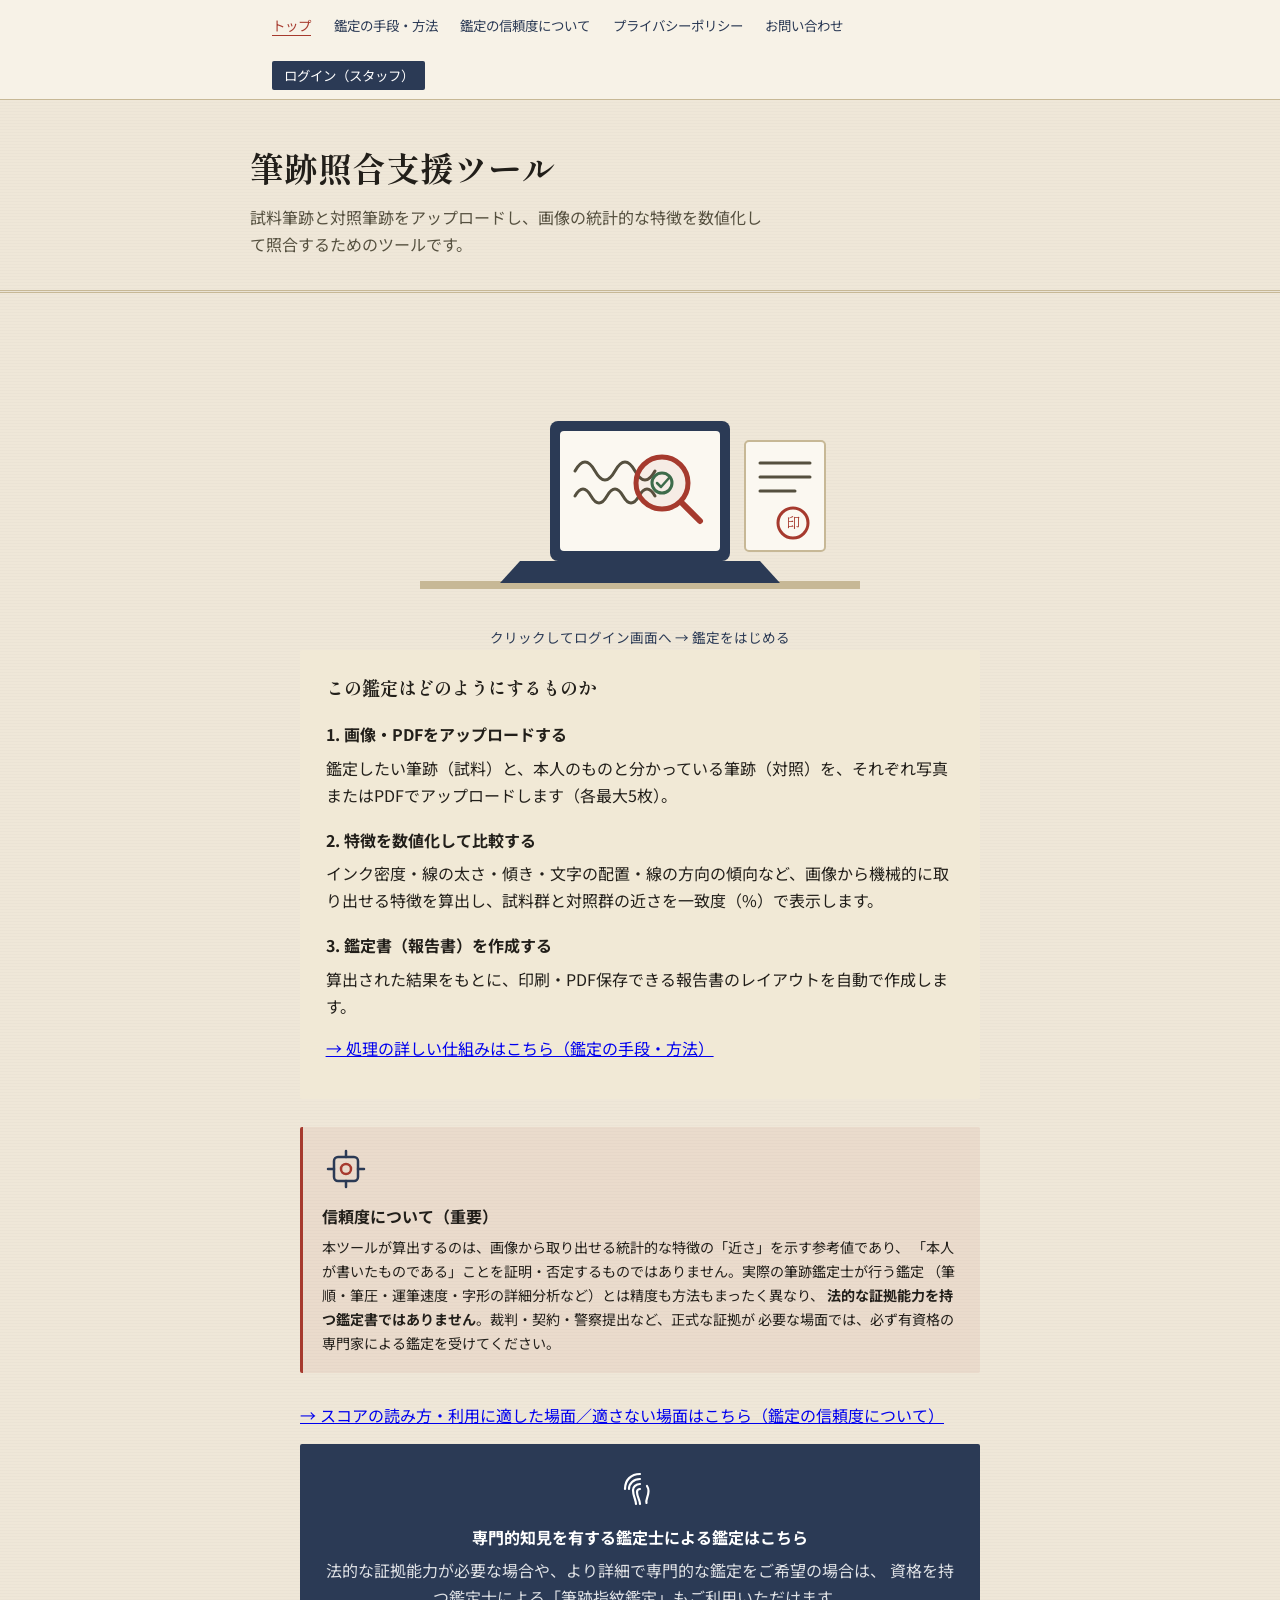
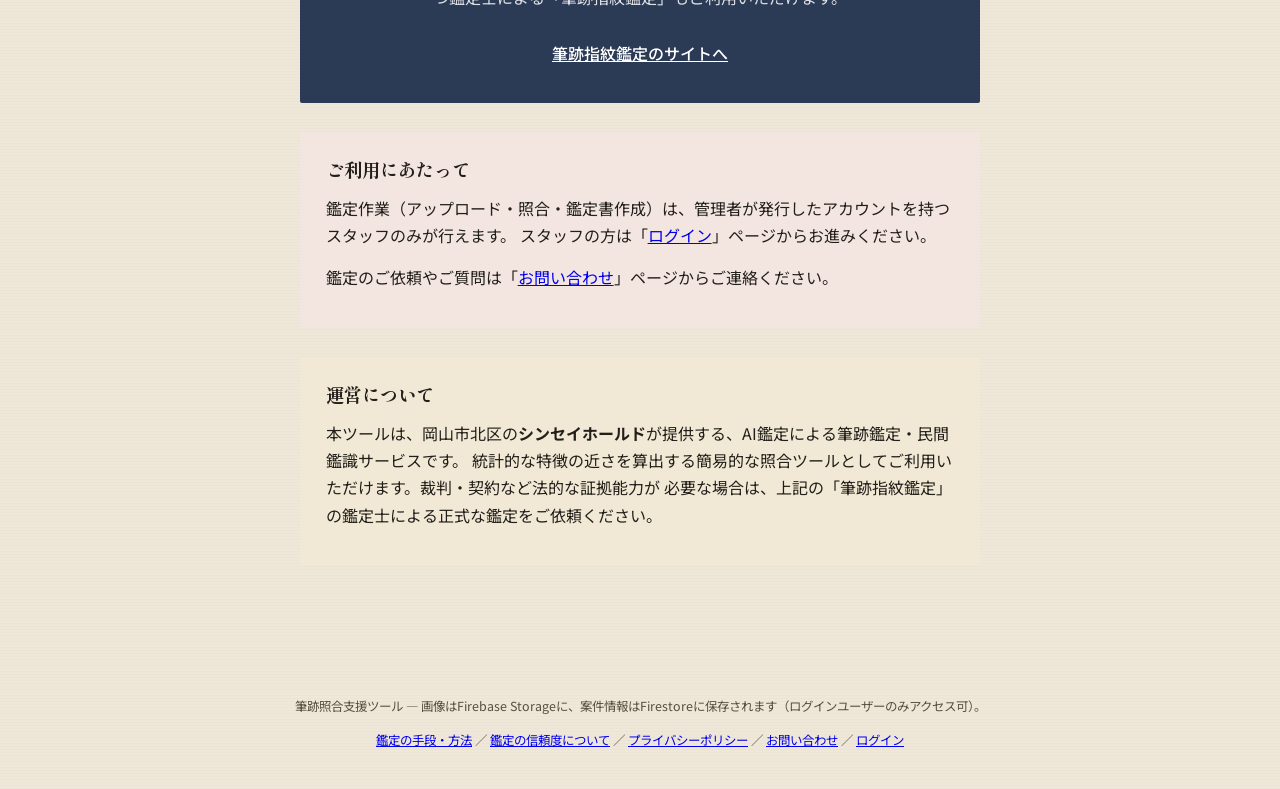
==== index.html @ 3bf9a288 "Add files via upload" ====
<!DOCTYPE html>
<html lang="ja">
<head>
<meta charset="UTF-8">
<meta name="viewport" content="width=device-width, initial-scale=1.0">
<title>AI鑑定による筆跡鑑定・民間鑑識 | シンセイホールド（岡山市北区）</title>
<meta name="description" content="岡山市北区のシンセイホールドが提供する、AI鑑定による筆跡鑑定・民間鑑識サービスです。試料と対照筆跡をアップロードし、統計的な特徴を数値化して照合します。より専門的な鑑定をご希望の方は、鑑定士による筆跡指紋鑑定もご案内しています。">
<meta name="keywords" content="AI鑑定,筆跡鑑定,民間鑑識,筆跡指紋鑑定,シンセイホールド,岡山市北区">
<meta name="robots" content="index,follow">
<meta name="google-site-verification" content="Bv_QfgbNhS0sye9EdAuZ9-CzvTdoQvYTlSCXWUFuRCQ" />
<link rel="canonical" href="https://leben-k.github.io/ai-kantei/index.html">
<meta property="og:type" content="website">
<meta property="og:title" content="AI鑑定による筆跡鑑定・民間鑑識 | シンセイホールド（岡山市北区）">
<meta property="og:description" content="試料と対照筆跡をアップロードし、統計的な特徴を数値化して照合するAI鑑定ツール。岡山市北区のシンセイホールドが提供する民間鑑識サービスです。">
<meta property="og:url" content="https://leben-k.github.io/ai-kantei/index.html">
<link rel="sitemap" type="application/xml" href="sitemap.xml">
<link rel="icon" type="image/png" sizes="32x32" href="favicon-32.png">
<link rel="icon" type="image/png" sizes="16x16" href="favicon-16.png">
<link rel="apple-touch-icon" sizes="180x180" href="apple-touch-icon.png">
<link rel="shortcut icon" href="favicon.ico">
<link rel="stylesheet" href="style.css">
</head>
<body>

<nav class="site-nav" aria-label="サイト内ページ">
  <ul>
    <li><a href="index.html" aria-current="page">トップ</a></li>
    <li><a href="methodology.html">鑑定の手段・方法</a></li>
    <li><a href="reliability.html">鑑定の信頼度について</a></li>
    <li><a href="privacy.html">プライバシーポリシー</a></li>
    <li><a href="contact.html">お問い合わせ</a></li>
    <li><a href="login.html" class="site-nav-login">ログイン（スタッフ）</a></li>
  </ul>
</nav>

<header class="site-header">
  <div class="header-inner">
    <div class="header-text">
      <h1>筆跡照合支援ツール</h1>
      <p class="lede">試料筆跡と対照筆跡をアップロードし、画像の統計的な特徴を数値化して照合するためのツールです。</p>
    </div>
  </div>
</header>

<main>

  <a class="hero-illustration-link" href="login.html" aria-label="ログインして鑑定を始める">
    <svg class="hero-illustration" viewBox="0 0 480 260" xmlns="http://www.w3.org/2000/svg" role="img" aria-hidden="true">
      <!-- 机 -->
      <rect x="20" y="230" width="440" height="8" fill="var(--line)"/>
      <!-- ノートPC本体 -->
      <path d="M120 210 L360 210 L380 232 L100 232 Z" fill="var(--navy)"/>
      <rect x="150" y="70" width="180" height="140" rx="8" fill="var(--navy)"/>
      <rect x="160" y="80" width="160" height="120" rx="4" fill="#FBF8F1"/>
      <!-- 画面の中の筆跡（波線） -->
      <path d="M175 120 q10 -18 20 0 t20 0 t20 0 t20 0" fill="none" stroke="var(--ink-soft)" stroke-width="3" stroke-linecap="round"/>
      <path d="M175 145 q8 -14 16 0 t16 0 t16 0 t16 0 t16 0" fill="none" stroke="var(--ink-soft)" stroke-width="3" stroke-linecap="round"/>
      <!-- 虫眼鏡（照合のイメージ） -->
      <circle cx="262" cy="132" r="26" fill="rgba(166,58,46,0.06)" stroke="var(--seal)" stroke-width="5"/>
      <line x1="281" y1="151" x2="300" y2="170" stroke="var(--seal)" stroke-width="6" stroke-linecap="round"/>
      <!-- 一致度バッジ -->
      <circle cx="262" cy="132" r="10" fill="none" stroke="var(--good)" stroke-width="3"/>
      <path d="M257 132 l4 4 l8 -9" fill="none" stroke="var(--good)" stroke-width="2.5" stroke-linecap="round" stroke-linejoin="round"/>
      <!-- 右側の書類（鑑定書のイメージ） -->
      <rect x="345" y="90" width="80" height="110" rx="4" fill="#FBF8F1" stroke="var(--line)" stroke-width="2"/>
      <line x1="360" y1="112" x2="410" y2="112" stroke="var(--ink-soft)" stroke-width="3" stroke-linecap="round"/>
      <line x1="360" y1="126" x2="410" y2="126" stroke="var(--ink-soft)" stroke-width="3" stroke-linecap="round"/>
      <line x1="360" y1="140" x2="395" y2="140" stroke="var(--ink-soft)" stroke-width="3" stroke-linecap="round"/>
      <circle cx="393" cy="172" r="15" fill="none" stroke="var(--seal)" stroke-width="3"/>
      <text x="393" y="177" text-anchor="middle" font-family="'Shippori Mincho',serif" font-size="14" fill="var(--seal)">印</text>
    </svg>
    <span class="hero-illustration-caption">クリックしてログイン画面へ → 鑑定をはじめる</span>
  </a>

  <article class="article">

    <section>
      <h2>この鑑定はどのようにするものか</h2>
      <h3>1. 画像・PDFをアップロードする</h3>
      <p>鑑定したい筆跡（試料）と、本人のものと分かっている筆跡（対照）を、それぞれ写真またはPDFでアップロードします（各最大5枚）。</p>
      <h3>2. 特徴を数値化して比較する</h3>
      <p>インク密度・線の太さ・傾き・文字の配置・線の方向の傾向など、画像から機械的に取り出せる特徴を算出し、試料群と対照群の近さを一致度（%）で表示します。</p>
      <h3>3. 鑑定書（報告書）を作成する</h3>
      <p>算出された結果をもとに、印刷・PDF保存できる報告書のレイアウトを自動で作成します。</p>
      <p><a href="methodology.html">→ 処理の詳しい仕組みはこちら（鑑定の手段・方法）</a></p>
    </section>

    <section class="note-box">
      <svg class="section-icon" viewBox="0 0 48 48" role="img" aria-hidden="true">
        <rect x="12" y="12" width="24" height="24" rx="4" fill="none" stroke="var(--navy)" stroke-width="2.5"/>
        <circle cx="24" cy="24" r="5" fill="none" stroke="var(--seal)" stroke-width="2.5"/>
        <line x1="24" y1="6" x2="24" y2="12" stroke="var(--navy)" stroke-width="2.5" stroke-linecap="round"/>
        <line x1="24" y1="36" x2="24" y2="42" stroke="var(--navy)" stroke-width="2.5" stroke-linecap="round"/>
        <line x1="6" y1="24" x2="12" y2="24" stroke="var(--navy)" stroke-width="2.5" stroke-linecap="round"/>
        <line x1="36" y1="24" x2="42" y2="24" stroke="var(--navy)" stroke-width="2.5" stroke-linecap="round"/>
      </svg>
      <h3 style="margin-top:0;">信頼度について（重要）</h3>
      <p style="margin-bottom:0;">
        本ツールが算出するのは、画像から取り出せる統計的な特徴の「近さ」を示す参考値であり、
        「本人が書いたものである」ことを証明・否定するものではありません。実際の筆跡鑑定士が行う鑑定
        （筆順・筆圧・運筆速度・字形の詳細分析など）とは精度も方法もまったく異なり、
        <strong>法的な証拠能力を持つ鑑定書ではありません</strong>。裁判・契約・警察提出など、正式な証拠が
        必要な場面では、必ず有資格の専門家による鑑定を受けてください。
      </p>
    </section>
    <p><a href="reliability.html">→ スコアの読み方・利用に適した場面／適さない場面はこちら（鑑定の信頼度について）</a></p>

    <section class="expert-callout">
      <svg class="section-icon" viewBox="0 0 48 48" role="img" aria-hidden="true">
        <path d="M24 8c-9 0-15 6-15 15" fill="none" stroke="#fff" stroke-width="2.2" stroke-linecap="round"/>
        <path d="M24 13c-6.5 0-11 4.5-11 10" fill="none" stroke="#fff" stroke-width="2.2" stroke-linecap="round"/>
        <path d="M24 18c-4 0-7 3-7 6 0 6 3 10 3 14" fill="none" stroke="#fff" stroke-width="2.2" stroke-linecap="round"/>
        <path d="M24 23c-1.6 0-3 1.3-3 3 0 5 3 8 3 12" fill="none" stroke="#fff" stroke-width="2.2" stroke-linecap="round"/>
        <path d="M31 20c1 1.5 1.5 3.2 1.5 5 0 6-3 8-2 12" fill="none" stroke="#fff" stroke-width="2.2" stroke-linecap="round"/>
      </svg>
      <h3>専門的知見を有する鑑定士による鑑定はこちら</h3>
      <p>
        法的な証拠能力が必要な場合や、より詳細で専門的な鑑定をご希望の場合は、
        資格を持つ鑑定士による「筆跡指紋鑑定」もご利用いただけます。
      </p>
      <a class="btn btn-primary expert-callout-link" href="https://leben-k.github.io/kantei-site/index.html">
        筆跡指紋鑑定のサイトへ
      </a>
    </section>

    <section>
      <h2>ご利用にあたって</h2>
      <p>
        鑑定作業（アップロード・照合・鑑定書作成）は、管理者が発行したアカウントを持つスタッフのみが行えます。
        スタッフの方は「<a href="login.html">ログイン</a>」ページからお進みください。
      </p>
      <p>
        鑑定のご依頼やご質問は「<a href="contact.html">お問い合わせ</a>」ページからご連絡ください。
      </p>
    </section>

    <section>
      <h2>運営について</h2>
      <p>
        本ツールは、岡山市北区の<strong>シンセイホールド</strong>が提供する、AI鑑定による筆跡鑑定・民間鑑識サービスです。
        統計的な特徴の近さを算出する簡易的な照合ツールとしてご利用いただけます。裁判・契約など法的な証拠能力が
        必要な場合は、上記の「筆跡指紋鑑定」の鑑定士による正式な鑑定をご依頼ください。
      </p>
    </section>

  </article>
</main>

<footer class="site-footer">
  <p>筆跡照合支援ツール — 画像はFirebase Storageに、案件情報はFirestoreに保存されます（ログインユーザーのみアクセス可）。</p>
  <p><a href="methodology.html">鑑定の手段・方法</a> ／ <a href="reliability.html">鑑定の信頼度について</a> ／ <a href="privacy.html">プライバシーポリシー</a> ／ <a href="contact.html">お問い合わせ</a> ／ <a href="login.html">ログイン</a></p>
</footer>

</body>
</html>
---- style.css ----
@import url('https://fonts.googleapis.com/css2?family=Shippori+Mincho:wght@500;700&family=Noto+Sans+JP:wght@400;500;700&display=swap');

:root{
  --paper: #EFE7D8;
  --paper-panel: #F7F2E7;
  --ink: #221F1A;
  --ink-soft: #55503F;
  --line: #C7B896;
  --navy: #2B3A55;
  --navy-soft: #4C5C7A;
  --seal: #A63A2E;
  --seal-soft: #C97B6C;
  --good: #3D6B4A;
  --radius-doc: 2px;

  --tint-sand:  #F1E9D6;
  --tint-sky:   #E7EEF2;
  --tint-sage:  #E9EFE4;
  --tint-blush: #F3E6E1;
}

*{ box-sizing: border-box; }

html{ scroll-behavior: smooth; }

body{
  margin:0;
  background: var(--paper);
  background-image:
    repeating-linear-gradient(0deg, rgba(0,0,0,0.015) 0px, rgba(0,0,0,0.015) 1px, transparent 1px, transparent 3px);
  color: var(--ink);
  font-family: 'Noto Sans JP', sans-serif;
  line-height: 1.7;
}

h1,h2,h3,h4{
  font-family: 'Shippori Mincho', serif;
  font-weight: 700;
  margin: 0 0 .3em;
  color: var(--ink);
}

/* ---------- top nav ---------- */
.site-nav{
  border-bottom: 1px solid var(--line);
  background: var(--paper-panel);
}
.site-nav ul{
  max-width: 780px; margin: 0 auto; padding: .7rem 1.4rem;
  list-style:none; display:flex; flex-wrap:wrap; gap: 1.4rem;
}
.site-nav a{
  font-size: .84rem; color: var(--navy); text-decoration: none;
  border-bottom: 1px solid transparent;
}
.site-nav a:hover{ border-bottom-color: var(--navy); }
.site-nav a[aria-current="page"]{ color: var(--seal); border-bottom-color: var(--seal); }
.site-nav a.site-nav-login{
  color: #fff; background: var(--navy); padding: .25rem .7rem; border-radius: var(--radius-doc);
  border-bottom-color: transparent;
}
.site-nav a.site-nav-login:hover{ background: var(--navy-soft); border-bottom-color: transparent; }
.site-nav a.site-nav-login[aria-current="page"]{ background: var(--seal); color:#fff; }

/* ---------- header ---------- */
.site-header{
  border-bottom: 3px double var(--line);
  padding: 2.4rem 1.4rem 2rem;
}

/* ---------- simple page header (sub-pages) ---------- */
.page-header{
  border-bottom: 3px double var(--line);
  padding: 2rem 1.4rem 1.6rem;
}
.page-header .header-inner{ display:flex; align-items:center; gap: 1.4rem; }
.page-header-icon{ flex: 0 0 auto; width: 60px; height: 60px; }
.page-header-text{ flex: 1; min-width:0; }
.page-header h1{ font-size: 1.5rem; margin-bottom: .5rem; }
.page-header .lede{ max-width: 62ch; }
@media (max-width: 480px){
  .page-header .header-inner{ align-items:flex-start; }
  .page-header-icon{ width:44px; height:44px; }
}

/* ---------- article content (sub-pages) ---------- */
.article{ max-width: 680px; margin: 0 auto; }
.article section{
  margin-bottom: 1.8rem;
  padding: 1.4rem 1.6rem;
  border-radius: var(--radius-doc);
  background: var(--tint-sand);
}
.article section:nth-of-type(4n+2){ background: var(--tint-sky); }
.article section:nth-of-type(4n+3){ background: var(--tint-sage); }
.article section:nth-of-type(4n+4){ background: var(--tint-blush); }
.article h2{ font-size: 1.15rem; margin-bottom: .6rem; }
.article h3{ font-size: 1rem; margin: 1.1rem 0 .4rem; font-family:'Noto Sans JP',sans-serif; font-weight:700; }
.article h3:first-child{ margin-top: 0; }
.article p{ margin: 0 0 .9rem; color: var(--ink); }
.article ul, .article ol{ margin: 0 0 .9rem; padding-left: 1.3rem; }
.article li{ margin-bottom: .35rem; }
.article table{ width:100%; table-layout: fixed; border-collapse: collapse; margin: 0 0 1.2rem; font-size:.88rem; background: transparent; }
.article th, .article td{
  border-bottom: 1px solid var(--line); padding:.5rem .5rem; text-align:left; vertical-align:top;
  overflow-wrap: break-word; word-break: break-word;
}
.article th{ color: var(--ink-soft); font-weight:500; width: 32%; }

/* 取得する情報などの一覧を、行の高さがバラつく表の代わりに使う定義リスト */
.info-list{ margin: 0 0 1rem; }
.info-item{ padding: .6rem 0; border-bottom: 1px solid var(--line); }
.info-item:last-child{ border-bottom: none; }
.info-item dt{ font-weight: 700; margin-bottom: .2rem; }
.info-item dd{ margin: 0; color: var(--ink-soft); font-size: .88rem; }

.article section.note-box{
  background: rgba(166,58,46,.07); border-left:3px solid var(--seal);
  padding: 1.1rem 1.2rem; font-size: .88rem; color: var(--ink-soft);
}
.article .updated{ font-size: .8rem; color: var(--ink-soft); margin-top: -1rem; margin-bottom: 1.4rem; background:none; padding:0; }

/* ---------- 小さな挿絵アイコン（section-icon） ---------- */
.section-icon{ display:block; width:48px; height:48px; margin: 0 0 .6rem; }
.expert-callout .section-icon{ margin: 0 auto .6rem; }

/* ---------- 専門家への案内（トップページ） ---------- */
.expert-callout{
  background: var(--navy) !important;
  color: #fff;
  text-align: center;
  padding: 1.8rem 1.6rem;
}
.expert-callout h3{ color:#fff; margin-top:0; }
.expert-callout p{ color: rgba(255,255,255,.85); }
.expert-callout-link{
  display:inline-block; width:auto; margin-top:.6rem;
  background:#fff; color: var(--navy); border-color:#fff;
}
.expert-callout-link:hover{ background: var(--tint-sand); }

/* ---------- ホームのイラスト（ログインへのリンク） ---------- */
.hero-illustration-link{
  display:block; max-width: 780px; margin: 1.6rem auto 0; padding: 0 1.4rem;
  text-decoration:none; text-align:center;
}
.hero-illustration{ width:100%; max-width: 480px; height:auto; }
.hero-illustration-caption{
  display:block; margin-top:.5rem; font-size:.85rem; color: var(--navy);
  border-bottom: 1px solid transparent;
}
.hero-illustration-link:hover .hero-illustration-caption{ border-bottom-color: var(--navy); }
.hero-illustration-link:hover .hero-illustration{ filter: brightness(1.03); }

/* ---------- ログイン手順（login.html） ---------- */
.login-steps{ padding-left: 1.4rem; margin: 0 0 1rem; }
.login-steps li{ margin-bottom: .5rem; }
.header-inner{
  max-width: 780px;
  margin: 0 auto;
  display:flex;
  gap: 1.6rem;
  align-items:flex-start;
}
.header-text{ flex:1; min-width:0; }
.site-header h1{ font-size: 2.1rem; margin-bottom:.5rem; }
.lede{ margin:0; color: var(--ink-soft); max-width: 58ch; }

/* ---------- layout ---------- */
main{ max-width: 780px; margin: 0 auto; padding: 2rem 1.4rem 4rem; }

.panel{
  background: var(--paper-panel);
  border: 1px solid var(--line);
  border-radius: var(--radius-doc);
  padding: 1.8rem 1.6rem;
  margin-bottom: 1.6rem;
}
.panel--sage{ background: var(--tint-sage); }
.panel--sky{ background: var(--tint-sky); }
.panel--sand{ background: var(--tint-sand); }
.panel--blush{ background: var(--tint-blush); }
.panel h2{ font-size: 1.2rem; display:flex; align-items:center; gap:.7rem; margin-bottom:1.1rem;}
.step-num{
  display:inline-flex; align-items:center; justify-content:center;
  width:1.7rem; height:1.7rem; border:1px solid var(--navy); color:var(--navy);
  font-family:'Shippori Mincho',serif; font-size:.95rem; border-radius:50%;
  flex:0 0 auto;
}

.hint{ font-size:.85rem; color: var(--ink-soft); margin:.6rem 0 0; }

/* ---------- auth ---------- */
#auth-signed-in .hint{ display:flex; align-items:center; gap:.7rem; flex-wrap:wrap; }

/* ---------- case row ---------- */
.case-row{ display:flex; flex-wrap:wrap; gap:.6rem; }
.case-row select, .case-row input[type=text], .case-row input[type=email], .case-row input[type=password]{ flex:1 1 200px; }

select, input[type=text], input[type=email], input[type=password], textarea{
  font-family:'Noto Sans JP',sans-serif;
  padding: .55rem .7rem;
  border: 1px solid var(--line);
  background: #fff;
  color: var(--ink);
  border-radius: var(--radius-doc);
  font-size: .92rem;
}
select:focus, input:focus, textarea:focus{ outline: 2px solid var(--navy-soft); outline-offset:1px; }

/* ---------- buttons ---------- */
.btn{
  font-family:'Noto Sans JP',sans-serif;
  font-weight:500;
  font-size:.92rem;
  padding: .6rem 1.2rem;
  border-radius: var(--radius-doc);
  border: 1px solid var(--navy);
  background: var(--navy);
  color: #fff;
  cursor:pointer;
  transition: transform .12s ease, background .15s ease;
}
.btn:hover:not(:disabled){ background: var(--navy-soft); }
.btn:active:not(:disabled){ transform: translateY(1px); }
.btn:disabled{ opacity:.4; cursor:not-allowed; }
.btn-quiet{ background: transparent; color: var(--navy); }
.btn-quiet:hover:not(:disabled){ background: rgba(43,58,85,0.08); }
.btn-danger{ border-color: var(--seal); color: var(--seal); }
.btn-danger:hover{ background: rgba(166,58,46,0.08); }
.btn-primary{ display:block; width:100%; margin-top: .4rem; padding:.8rem; font-size:1rem; }

/* ---------- upload ---------- */
.upload-grid{ display:grid; grid-template-columns: 1fr 1fr; gap: 1.4rem; }
@media (max-width: 640px){ .upload-grid{ grid-template-columns: 1fr; } }

.upload-col h3{ font-size: 1rem; margin-bottom:.6rem; }
.upload-col h3 .sub{ display:block; font-family:'Noto Sans JP',sans-serif; font-weight:400; font-size:.78rem; color:var(--ink-soft); margin-top:.15rem; }

.dropzone{
  display:flex; flex-direction:column; align-items:center; justify-content:center;
  gap:.3rem;
  border: 1.5px dashed var(--line);
  border-radius: var(--radius-doc);
  padding: 1.6rem 1rem;
  text-align:center;
  cursor:pointer;
  background: rgba(255,255,255,.4);
  transition: border-color .15s ease, background .15s ease;
}
.dropzone:hover{ border-color: var(--navy-soft); background: rgba(255,255,255,.7); }
.dz-main{ font-size:.9rem; }
.dz-sub{ font-size:.76rem; color: var(--ink-soft); }

.thumb-list{
  list-style:none; margin: .8rem 0 0; padding:0;
  display:grid; grid-template-columns: repeat(5, 1fr); gap:.5rem;
}
@media (max-width:480px){ .thumb-list{ grid-template-columns: repeat(3, 1fr); } }
.thumb-list li{
  position:relative; aspect-ratio: 210/297;
  border:1px solid var(--line); background:#fff; overflow:hidden; border-radius:2px;
}
.thumb-list img{ width:100%; height:100%; object-fit:cover; display:block; }
.thumb-list button{
  position:absolute; top:2px; right:2px; width:18px; height:18px; line-height:1;
  border:none; border-radius:50%; background: rgba(34,31,26,.75); color:#fff; font-size:.7rem; cursor:pointer;
}

/* ---------- analyze / score ---------- */
#analyze-status{ min-height:1.2em; }

.score-block{ display:flex; align-items:center; gap:1.4rem; margin: 1.2rem 0 1.6rem; flex-wrap:wrap; }
.score-ring{
  flex:0 0 auto; width:104px; height:104px; border-radius:50%;
  border: 6px solid var(--navy);
  display:flex; align-items:baseline; justify-content:center;
  font-family:'Shippori Mincho',serif;
}
#score-number{ font-size:2rem; }
.score-percent{ font-size:1rem; margin-left:.1rem; }
.score-text{ flex:1; min-width:180px; }
.score-verdict{ font-family:'Shippori Mincho',serif; font-size:1.15rem; margin:0 0 .3rem; }
.score-detail{ margin:0; color:var(--ink-soft); font-size:.88rem; }

.feature-table{ width:100%; border-collapse: collapse; margin-bottom:1.4rem; font-size:.85rem; }
.feature-table th, .feature-table td{ border-bottom:1px solid var(--line); padding:.5rem .4rem; text-align:left; }
.feature-table th{ color:var(--ink-soft); font-weight:500; }

/* ---------- certificate controls ---------- */
.cert-controls{ display:flex; flex-wrap:wrap; gap:1rem; align-items:flex-end; margin-bottom:1.4rem; }
.cert-controls label{ display:flex; flex-direction:column; gap:.3rem; font-size:.8rem; color:var(--ink-soft); flex:1 1 200px; }
.cert-controls input{ flex:none; }
.cert-controls .btn{ margin-left:auto; }

.cert-inquire-link{ display:block; width: fit-content; margin: 1.2rem auto 0; text-decoration:none; text-align:center; }

/* ---------- certificate document ---------- */
.certificate{
  background:#fff;
  border: 1px solid var(--line);
  padding: 2.4rem 2rem;
  max-width: 680px;
  margin: 0 auto;
  box-shadow: 0 2px 10px rgba(34,31,26,.07);
}
.cert-header{ text-align:center; border-bottom:2px solid var(--ink); padding-bottom:1rem; margin-bottom:1.4rem; }
.cert-header h3{ font-size:1.5rem; letter-spacing:.25em; text-indent:.25em; }
.cert-id{ font-size:.75rem; color:var(--ink-soft); margin:.4rem 0 0; }

.cert-meta{ width:100%; border-collapse:collapse; margin-bottom:1.6rem; font-size:.9rem; }
.cert-meta th{ width:7em; text-align:left; color:var(--ink-soft); font-weight:500; padding:.4rem 0; vertical-align:top; }
.cert-meta td{ padding:.4rem 0; }

.cert-result{ text-align:center; margin: 1.6rem 0; }
.cert-result h4{ font-size:.9rem; color:var(--ink-soft); margin-bottom:.4rem; }
.cert-score{ font-family:'Shippori Mincho',serif; font-size:2.6rem; margin:0; }
.cert-verdict{ margin:.2rem 0 0; font-size:1rem; }

.cert-features h4{ font-size:.9rem; color:var(--ink-soft); margin-bottom:.5rem; }
.cert-feature-table{ width:100%; border-collapse:collapse; font-size:.85rem; margin-bottom:1.6rem; }
.cert-feature-table th, .cert-feature-table td{ border-bottom:1px solid var(--line); padding:.4rem; text-align:left; }

.cert-note h4{ font-size:.9rem; color:var(--ink-soft); margin-bottom:.3rem; }
.cert-note p{ margin:0 0 1.6rem; }

.cert-disclaimer{ background: rgba(166,58,46,.05); border-left:3px solid var(--seal); padding: .9rem 1rem; margin-bottom:1.8rem; }
.cert-disclaimer h4{ font-size:.82rem; color:var(--seal); margin-bottom:.3rem; }
.cert-disclaimer p{ margin:0; font-size:.82rem; color:var(--ink-soft); }

.cert-sign{ display:flex; justify-content:space-between; align-items:flex-end; margin-top:2rem; }
.sign-line span{ font-size:.8rem; color:var(--ink-soft); }
.sign-line{ border-top:1px solid var(--ink); width:220px; padding-top:.3rem; }
.sign-stamp{ width:70px; height:70px; border:2px solid var(--seal); border-radius:50%; opacity:.35; }

/* ---------- inquiry form ---------- */
.inquiry-form{ display:flex; flex-direction:column; gap:.7rem; max-width: 480px; }
.inquiry-form textarea{ resize: vertical; font-family:inherit; }
.inquiry-form .btn{ align-self:flex-start; }

/* ---------- footer ---------- */
.site-footer{ text-align:center; padding: 1.6rem; font-size:.78rem; color: var(--ink-soft); }

/* ---------- print ---------- */
@media print{
  .site-header, .site-nav, .site-footer, #panel-auth, #panel-case, #panel-upload, #panel-analyze,
  .cert-controls, .cert-inquire-link{ display:none !important; }
  body{ background:#fff; }
  .certificate{ box-shadow:none; border:none; margin:0; max-width:none; }
}
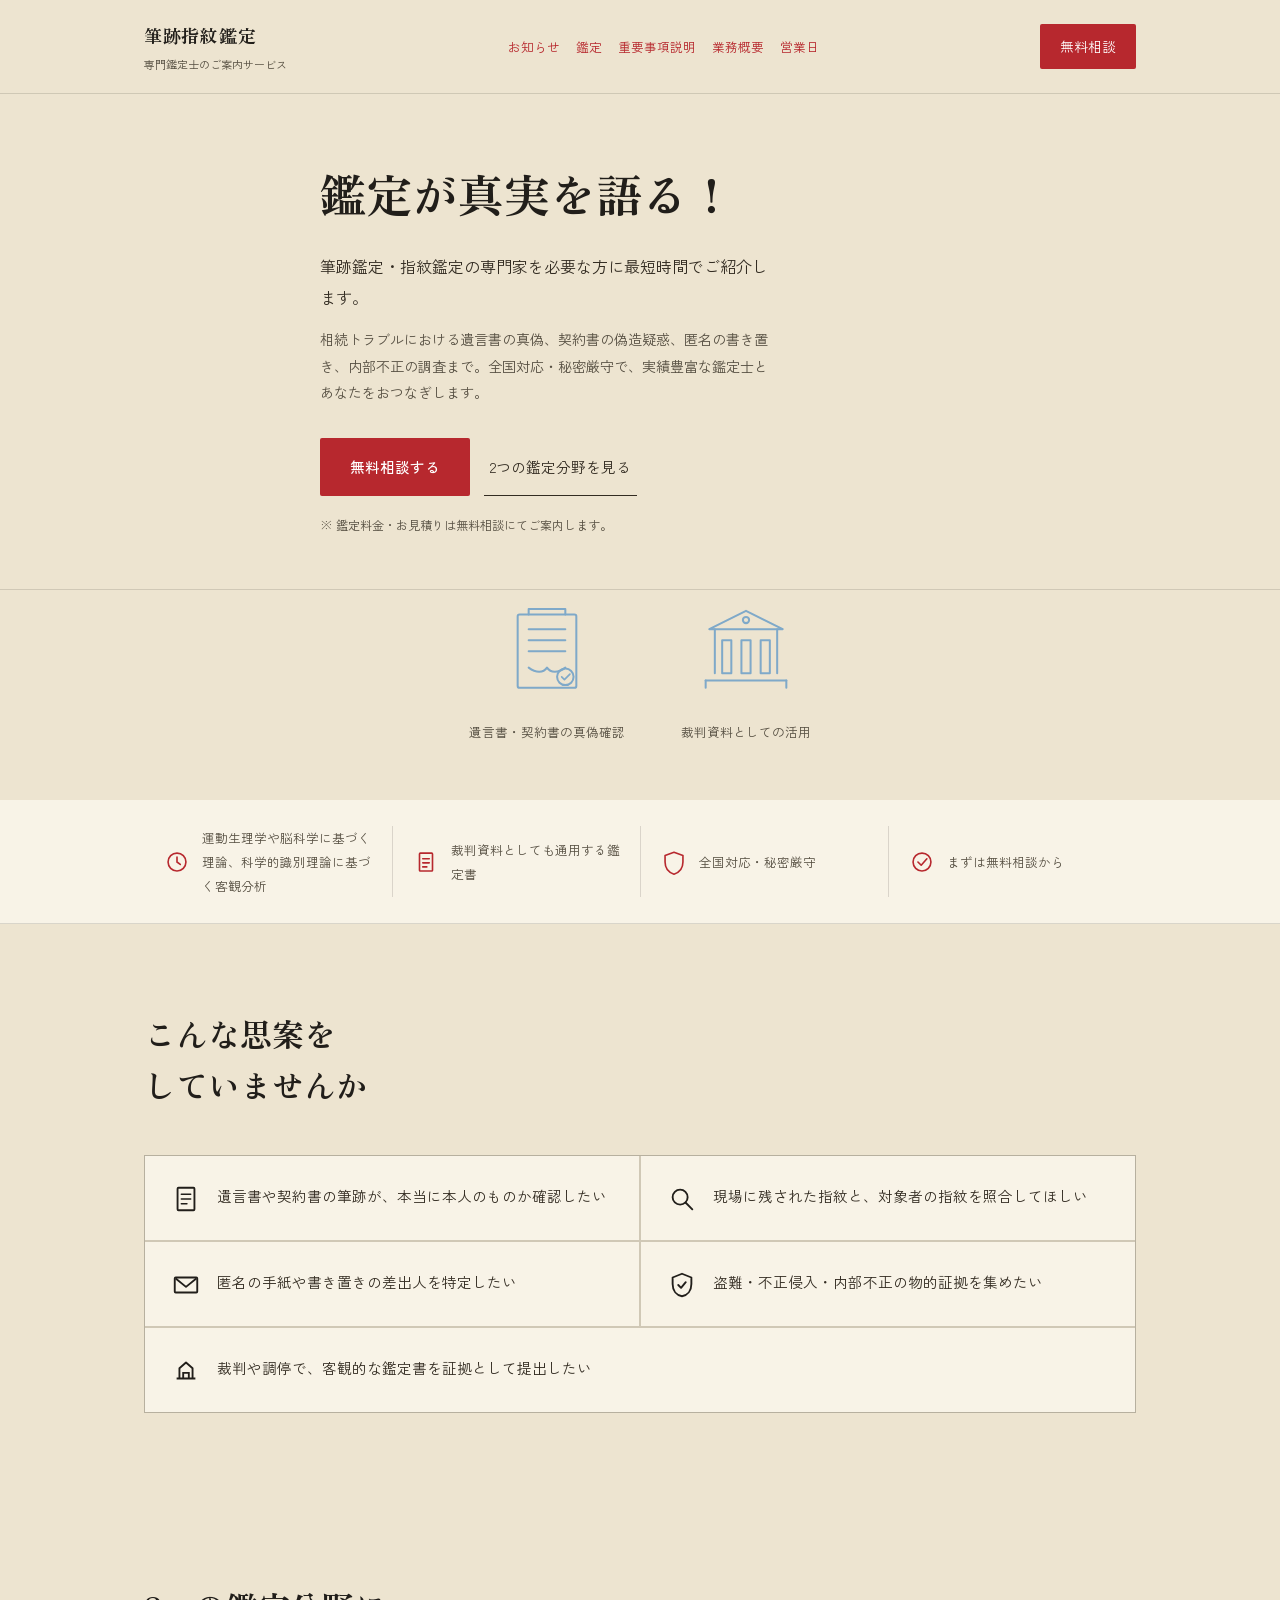
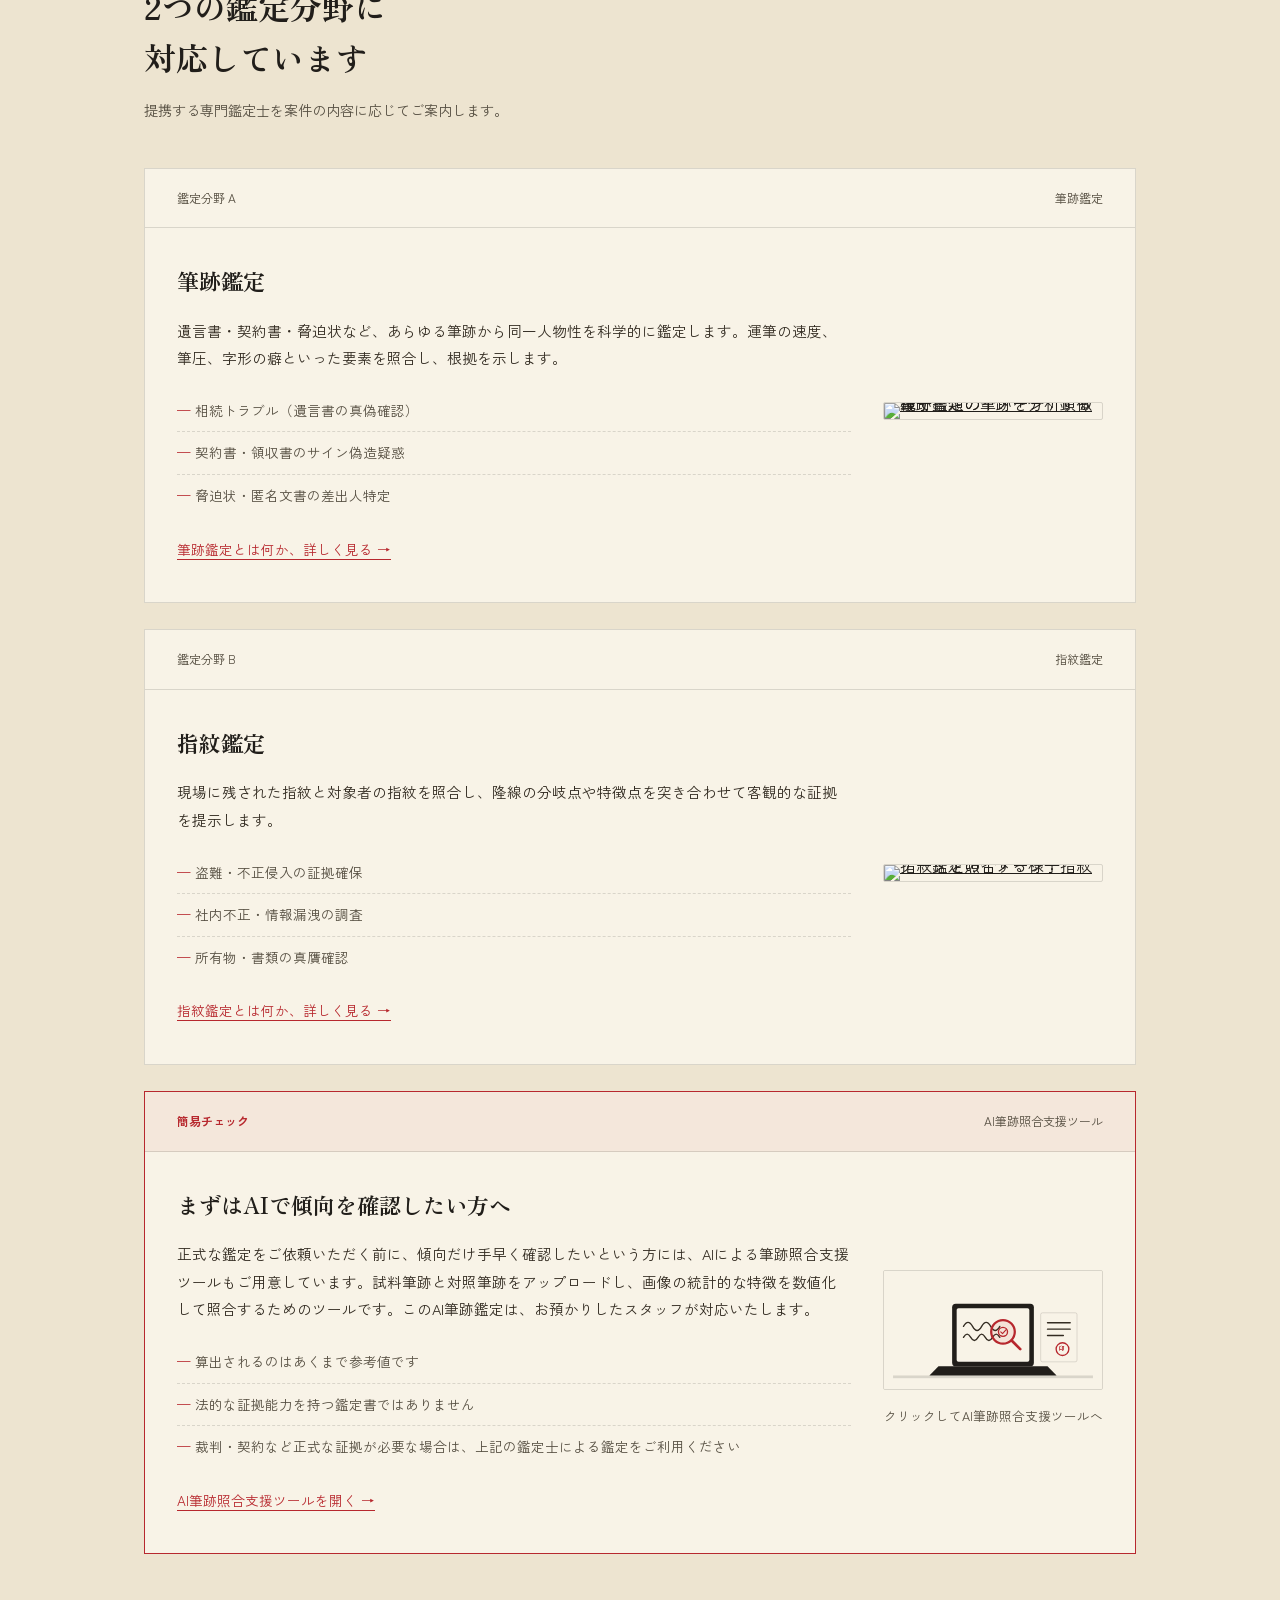
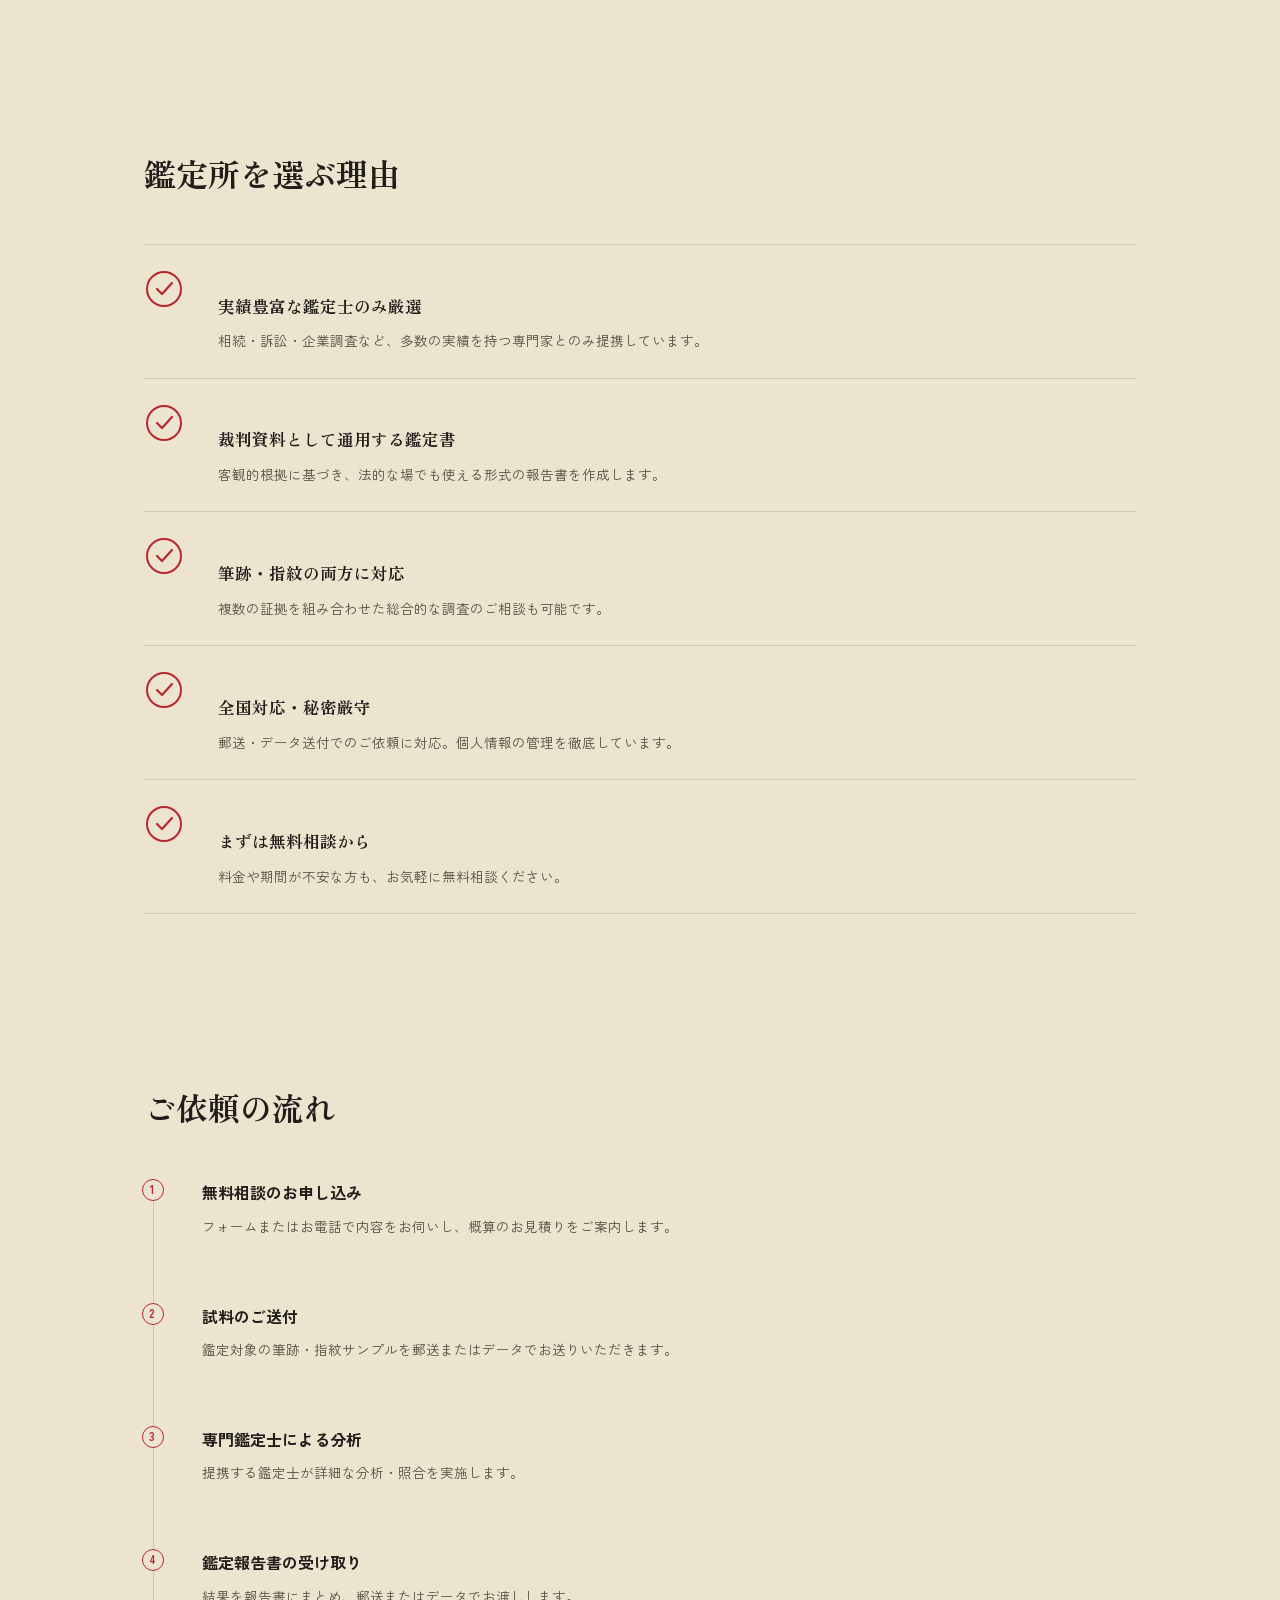
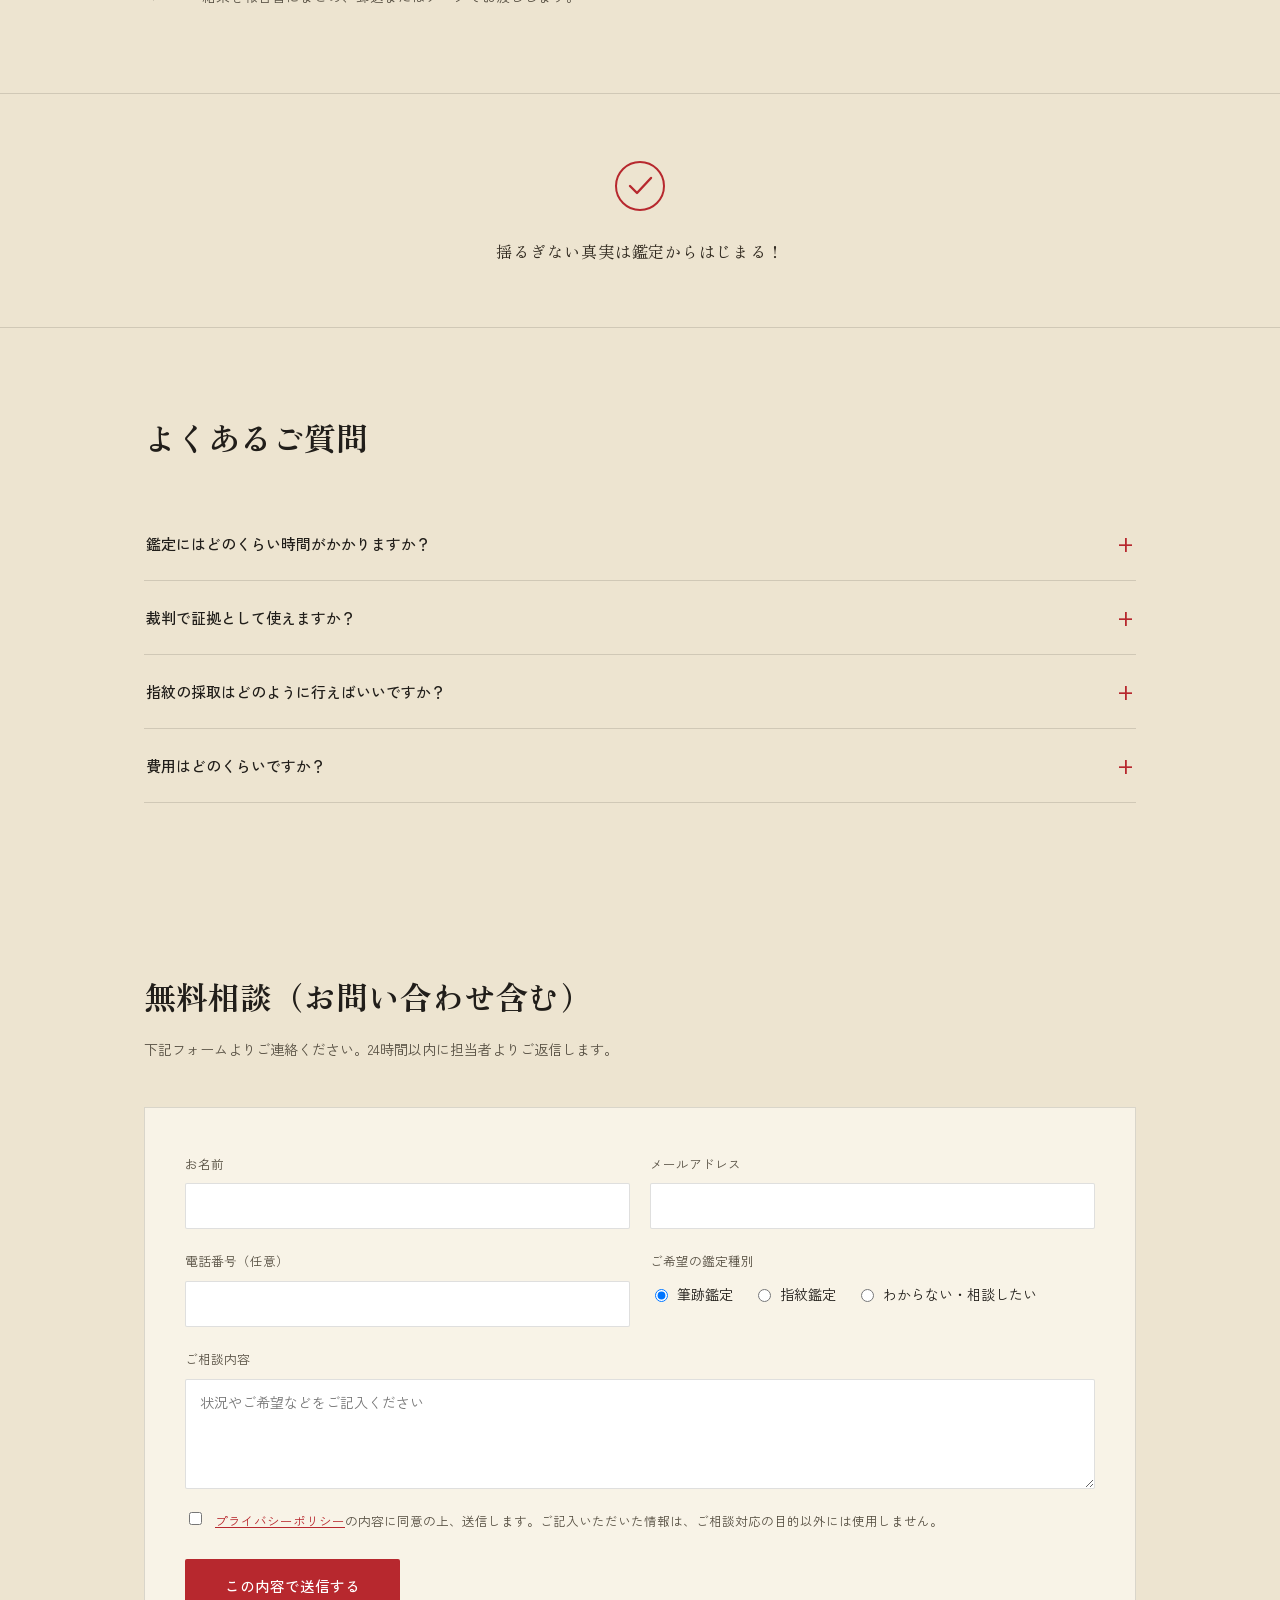
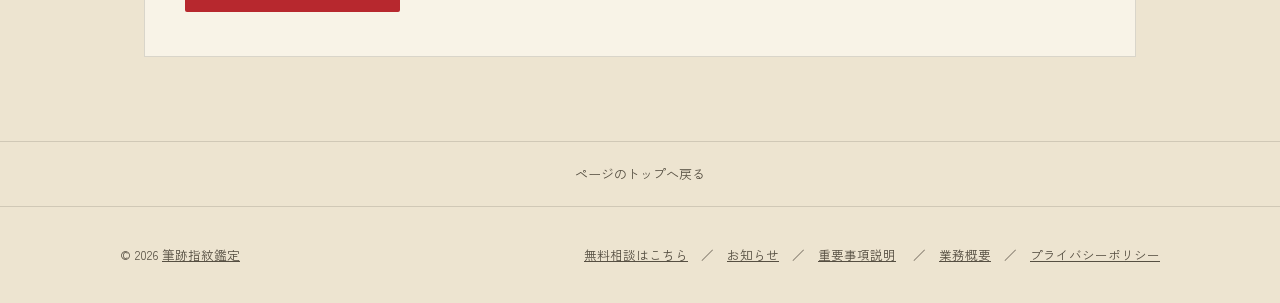
==== commit 8256c2d1: "Add files via upload" ====
--- a/index.html
+++ b/index.html
@@ -3,153 +3,710 @@
 <head>
 <meta charset="UTF-8">
 <meta name="viewport" content="width=device-width, initial-scale=1.0">
-<title>AI鑑定による筆跡鑑定・民間鑑識 | シンセイホールド（岡山市北区）</title>
-<meta name="description" content="岡山市北区のシンセイホールドが提供する、AI鑑定による筆跡鑑定・民間鑑識サービスです。試料と対照筆跡をアップロードし、統計的な特徴を数値化して照合します。より専門的な鑑定をご希望の方は、鑑定士による筆跡指紋鑑定もご案内しています。">
-<meta name="keywords" content="AI鑑定,筆跡鑑定,民間鑑識,筆跡指紋鑑定,シンセイホールド,岡山市北区">
-<meta name="robots" content="index,follow">
-<meta name="google-site-verification" content="Bv_QfgbNhS0sye9EdAuZ9-CzvTdoQvYTlSCXWUFuRCQ" />
-<link rel="canonical" href="https://leben-k.github.io/ai-kantei/index.html">
-<meta property="og:type" content="website">
-<meta property="og:title" content="AI鑑定による筆跡鑑定・民間鑑識 | シンセイホールド（岡山市北区）">
-<meta property="og:description" content="試料と対照筆跡をアップロードし、統計的な特徴を数値化して照合するAI鑑定ツール。岡山市北区のシンセイホールドが提供する民間鑑識サービスです。">
-<meta property="og:url" content="https://leben-k.github.io/ai-kantei/index.html">
-<link rel="sitemap" type="application/xml" href="sitemap.xml">
-<link rel="icon" type="image/png" sizes="32x32" href="favicon-32.png">
-<link rel="icon" type="image/png" sizes="16x16" href="favicon-16.png">
+<title>筆跡・指紋鑑定の窓口｜実績豊富な鑑定士をご案内</title>
+<meta name="description" content="筆跡や指紋鑑定は権威ある鑑定機関に依頼しましょう。鑑定は真実を語ります。真偽を確認しましょう。岡山市北区シンセイホールド">
+<meta name="keywords" content="真偽鑑定,シンセイホールド,隆線,筆圧,万人不同,個人識別,岡山市北区,鑑識,斎藤,調査,リサーチ,裁判,筆跡鑑定,指紋鑑定">
+<link rel="icon" href="favicon.ico" sizes="any">
+<link rel="icon" type="image/png" sizes="32x32" href="favicon-32x32.png">
+<link rel="icon" type="image/png" sizes="16x16" href="favicon-16x16.png">
 <link rel="apple-touch-icon" sizes="180x180" href="apple-touch-icon.png">
-<link rel="shortcut icon" href="favicon.ico">
-<link rel="stylesheet" href="style.css">
+<link rel="preconnect" href="https://fonts.googleapis.com">
+<link rel="preconnect" href="https://fonts.gstatic.com" crossorigin>
+<link href="https://fonts.googleapis.com/css2?family=Zen+Old+Mincho:wght@500;600;700;900&family=Zen+Kaku+Gothic+New:wght@400;500;700&display=swap" rel="stylesheet">
+<style>
+  :root{
+    --paper:#EDE4D0;
+    --panel:#F8F3E7;
+    --panel-line:#FFFFFF;
+    --ink:#211E1A;
+    --ink-soft:#332C22;
+    --vermilion:#B7282E;
+    --vermilion-deep:#8F1F24;
+    --muted:#564F42;
+    --line: rgba(33,30,26,0.14);
+    --grid: rgba(33,30,26,0.05);
+  }
+  *{box-sizing:border-box;}
+  html{scroll-behavior:smooth;}
+  body{
+    margin:0;
+    background:var(--paper);
+    color:var(--ink);
+    font-family:"Zen Kaku Gothic New", sans-serif;
+    line-height:1.9;
+    -webkit-font-smoothing:antialiased;
+  }
+  h1,h2,h3{
+    font-family:"Zen Old Mincho", serif;
+    font-weight:700;
+    margin:0;
+  }
+  a{color:inherit;}
+  img,svg{display:block;max-width:100%;}
+  .wrap{max-width:1040px;margin:0 auto;padding:0 24px;}
+  @media (prefers-reduced-motion: reduce){
+    *{animation:none !important; transition:none !important;}
+  }
+
+  /* ---------- Header ---------- */
+  header{
+    position:sticky; top:0; z-index:50;
+    background:rgba(237,228,208,0.92);
+    backdrop-filter:blur(6px);
+    border-bottom:1px solid var(--line);
+  }
+  .header-inner{
+    display:flex; align-items:center; justify-content:space-between;
+    padding:18px 24px; max-width:1040px; margin:0 auto;
+  }
+  .brand-mark{font-size:16px; font-weight:700; font-family:"Zen Old Mincho",serif; letter-spacing:0.04em;}
+  .brand-sub{font-size:11px; color:var(--muted); margin-top:2px;}
+  @media (min-width:480px){ .brand-mark{font-size:18px;} }
+  .header-cta{
+    font-size:13.5px;
+    background:var(--vermilion); color:#fff;
+    padding:10px 20px; border-radius:2px;
+    text-decoration:none; white-space:nowrap;
+    transition:background .2s ease;
+  }
+  .header-cta:hover{background:var(--vermilion-deep);}
+  .header-nav{
+    display:flex; align-items:center; gap:16px; flex-wrap:wrap;
+    font-size:12.5px;
+  }
+  .header-nav a{
+    color:var(--vermilion); text-decoration:none; white-space:nowrap;
+  }
+  .header-nav a:hover{text-decoration:underline;}
+  @media (max-width:760px){
+    .header-inner{flex-wrap:wrap; row-gap:10px;}
+    .header-nav{order:3; width:100%; justify-content:flex-start; gap:12px 16px;}
+  }
+
+  /* ---------- Hero ---------- */
+  .hero{padding:64px 24px 40px; border-bottom:1px solid var(--line);}
+  .hero-inner{
+    max-width:640px; margin:0 auto;
+  }
+  .hero h1{
+    font-size:clamp(30px,4.6vw,46px);
+    line-height:1.55;
+    margin-bottom:22px;
+  }
+  .hero p.lead{
+    font-size:16px; color:var(--ink-soft); max-width:460px; margin-bottom:14px;
+  }
+  .hero p.sub{
+    font-size:14px; color:var(--muted); max-width:460px; margin-bottom:32px;
+  }
+  .cta-row{display:flex; gap:14px; flex-wrap:wrap; align-items:center;}
+  .btn-primary{
+    background:var(--vermilion); color:#fff;
+    padding:15px 30px; text-decoration:none; font-size:14.5px;
+    border-radius:2px; font-weight:500; display:inline-block;
+    transition:background .2s ease;
+  }
+  .btn-primary:hover{background:var(--vermilion-deep);}
+  .btn-secondary{
+    color:var(--ink-soft);
+    padding:15px 6px; text-decoration:none; font-size:14.5px;
+    border-bottom:1px solid var(--ink-soft);
+    display:inline-block;
+  }
+  .hero-note{font-size:12px; color:var(--muted); margin-top:18px;}
+
+  /* ---------- Sketch illustrations ---------- */
+  .illus-row{
+    display:flex; gap:56px; justify-content:center; flex-wrap:wrap;
+    padding:8px 24px 56px;
+  }
+  .illus-item{text-align:center; max-width:170px;}
+  .illus-item svg{width:110px; height:110px; margin:0 auto 12px;}
+  .illus-item p{font-size:12.5px; color:var(--muted); margin:0;}
+
+  /* ---------- Trust strip ---------- */
+  .trust-strip{
+    border-bottom:1px solid var(--line);
+    background:var(--panel);
+  }
+  .trust-inner{
+    max-width:1040px; margin:0 auto; padding:26px 24px;
+    display:grid; grid-template-columns:repeat(4,1fr); gap:0;
+  }
+  @media (max-width:760px){ .trust-inner{grid-template-columns:1fr 1fr; row-gap:22px;} }
+  .trust-item{
+    display:flex; align-items:center; gap:12px;
+    padding:0 20px; border-left:1px solid var(--line);
+    font-size:12.5px; color:var(--muted);
+  }
+  .trust-item:first-child{border-left:none;}
+  @media (max-width:760px){
+    .trust-item:nth-child(odd){border-left:none;}
+  }
+  .trust-item svg{width:26px; height:26px; flex-shrink:0;}
+
+  /* ---------- Section shared ---------- */
+  section{padding:84px 0;}
+  .section-head{max-width:600px; margin-bottom:44px;}
+  .section-head h2{font-size:clamp(23px,3vw,32px); line-height:1.6;}
+  .section-head p{color:var(--muted); font-size:14px; margin-top:14px;}
+
+  /* ---------- Concerns (folder tabs) ---------- */
+  .concern-grid{
+    display:grid; grid-template-columns:repeat(2,1fr); gap:2px;
+    background:var(--line);
+    border:1px solid var(--line);
+  }
+  @media (max-width:700px){ .concern-grid{grid-template-columns:1fr;} }
+  .concern-item{
+    background:var(--panel);
+    padding:26px 26px;
+    display:flex; gap:16px; align-items:flex-start;
+    font-size:14.5px; color:var(--ink-soft);
+  }
+  .concern-item svg{width:30px; height:30px; flex-shrink:0; margin-top:2px;}
+
+  /* ---------- Services (record sheets) ---------- */
+  .service-sheet{
+    background:var(--panel);
+    border:1px solid var(--line);
+    padding:0 0 8px;
+    margin-bottom:26px;
+  }
+  .service-sheet-head{
+    display:flex; justify-content:space-between; align-items:center;
+    padding:18px 32px; border-bottom:1px solid var(--line);
+  }
+  .service-sheet-head .kind{font-size:12px; color:var(--muted);}
+  .service-sheet-head .no{font-size:12px; color:var(--muted);}
+  .service-sheet-body{
+    padding:32px; display:grid; grid-template-columns:1fr 220px; gap:32px; align-items:center;
+  }
+  @media (max-width:760px){ .service-sheet-body{grid-template-columns:1fr;} }
+  .service-photo{
+    display:block; border:1px solid var(--line); overflow:hidden; border-radius:2px;
+    line-height:0;
+  }
+  .service-photo img{width:100%; height:100%; object-fit:cover; display:block; transition:transform .3s ease;}
+  .service-photo:hover img{transform:scale(1.04);}
+  .service-photo svg{width:100%; height:auto; display:block; background:var(--paper); transition:transform .3s ease;}
+  .service-photo:hover svg{transform:scale(1.04);}
+
+  /* ---------- AI tool sheet (simplified check) ---------- */
+  .service-sheet.ai-tool-sheet{border-color:var(--vermilion); border-width:1px;}
+  .service-sheet.ai-tool-sheet .service-sheet-head{background:rgba(183,40,46,0.06);}
+  .service-sheet.ai-tool-sheet .kind{color:var(--vermilion); font-weight:700;}
+  .ai-tool-caption{font-size:12.5px; color:var(--muted); margin:14px 0 0; text-align:center;}
+  .service-sheet h3{font-size:22px; margin-bottom:12px;}
+  .service-sheet p.desc{font-size:14.5px; color:var(--ink-soft); margin-bottom:18px;}
+  .service-sheet ul{margin:0; padding-left:0; list-style:none; font-size:13.5px; color:var(--muted);}
+  .service-sheet ul li{padding:8px 0; border-top:1px dashed var(--line); padding-left:18px; position:relative;}
+  .service-sheet ul li:first-child{border-top:none;}
+  .service-sheet ul li::before{content:"—"; position:absolute; left:0; color:var(--vermilion);}
+  .sheet-link{margin:20px 0 0; font-size:13.5px;}
+  .sheet-link a{color:var(--vermilion); text-decoration:none; border-bottom:1px solid var(--vermilion);}
+
+  /* ---------- Reasons (stamp checklist) ---------- */
+  .reasons-list{border-top:1px solid var(--line);}
+  .reason-row{
+    display:grid; grid-template-columns:52px 1fr; gap:22px;
+    padding:24px 0; border-bottom:1px solid var(--line);
+    align-items:flex-start;
+  }
+  .reason-row .stampmark{width:40px; height:40px;}
+  .reason-row h4{font-family:"Zen Old Mincho",serif; font-size:16.5px; font-weight:700; margin-bottom:6px;}
+  .reason-row p{font-size:13.5px; color:var(--muted); margin:0;}
+
+  /* ---------- Flow (thread timeline) ---------- */
+  .flow-wrap{position:relative; padding-left:28px;}
+  .flow-line{position:absolute; left:9px; top:8px; bottom:8px; width:1px; background:var(--line);}
+  .flow-step{position:relative; padding:0 0 40px 30px;}
+  .flow-step:last-child{padding-bottom:0;}
+  .flow-step::before{
+    content:""; position:absolute; left:-30px; top:2px;
+    width:20px; height:20px; border-radius:50%;
+    background:var(--paper); border:1.5px solid var(--vermilion);
+  }
+  .flow-step::after{
+    content:attr(data-n); position:absolute; left:-30px; top:2px;
+    width:20px; height:20px; text-align:center; line-height:20px;
+    font-size:11px; color:var(--vermilion); font-weight:700;
+  }
+  .flow-step h4{font-size:16px; font-weight:700; margin-bottom:6px; font-family:"Zen Kaku Gothic New",sans-serif;}
+  .flow-step p{font-size:13.5px; color:var(--muted); margin:0; max-width:520px;}
+
+  /* ---------- Divider banner ---------- */
+  .divider-band{
+    padding:60px 24px; text-align:center;
+    border-bottom:1px solid var(--line);
+    border-top:1px solid var(--line);
+  }
+  .divider-band svg{width:64px; height:64px; margin:0 auto 18px;}
+  .divider-band p{
+    font-family:"Zen Old Mincho",serif; font-size:16px; color:var(--ink-soft);
+    letter-spacing:0.06em; margin:0;
+  }
+
+  /* ---------- FAQ ---------- */
+  .faq-item{border-bottom:1px solid var(--line);}
+  .faq-q{
+    width:100%; text-align:left; background:none; border:none;
+    padding:22px 2px; font-size:15px; font-weight:500; color:var(--ink);
+    display:flex; justify-content:space-between; align-items:center; gap:16px;
+    cursor:pointer; font-family:"Zen Kaku Gothic New",sans-serif;
+  }
+  .faq-q .plus{color:var(--vermilion); font-size:20px; transition:transform .2s ease; flex-shrink:0;}
+  .faq-item.open .plus{transform:rotate(45deg);}
+  .faq-a{
+    max-height:0; overflow:hidden; transition:max-height .25s ease;
+    font-size:14px; color:var(--muted); padding:0 2px;
+  }
+  .faq-item.open .faq-a{padding-bottom:20px;}
+
+  /* ---------- Contact form ---------- */
+  .contact-panel{
+    background:var(--panel); border:1px solid var(--line);
+    padding:44px 40px;
+  }
+  @media (max-width:600px){ .contact-panel{padding:30px 20px;} }
+  .form-grid{display:grid; grid-template-columns:1fr 1fr; gap:20px;}
+  @media (max-width:600px){ .form-grid{grid-template-columns:1fr;} }
+  .field{display:flex; flex-direction:column; gap:8px;}
+  .field.full{grid-column:1 / -1;}
+  label{font-size:12.5px; color:var(--muted);}
+  input[type=text], input[type=email], input[type=tel], textarea{
+    border:1px solid var(--line); background:#fff;
+    padding:12px 14px; font-size:14px; font-family:"Zen Kaku Gothic New",sans-serif;
+    color:var(--ink); border-radius:2px;
+  }
+  input:focus, textarea:focus{
+    outline:2px solid var(--vermilion); outline-offset:1px;
+  }
+  textarea{resize:vertical; min-height:110px;}
+  .radio-row{display:flex; gap:20px; flex-wrap:wrap; font-size:14px;}
+  .radio-row label{font-size:14px; color:var(--ink); display:flex; gap:6px; align-items:center;}
+  .consent{display:flex; gap:10px; align-items:flex-start; font-size:12.5px; color:var(--muted);}
+  .submit-btn{
+    background:var(--vermilion); color:#fff; border:none;
+    padding:16px 40px; font-size:14.5px; border-radius:2px; cursor:pointer;
+    font-family:"Zen Kaku Gothic New",sans-serif; font-weight:500;
+    transition:background .2s ease;
+  }
+  .submit-btn:hover{background:var(--vermilion-deep);}
+
+  .to-top{
+    display:block; text-align:center; padding:20px 24px;
+    font-size:13px;
+    color:var(--muted); text-decoration:none; border-top:1px solid var(--line);
+  }
+  .to-top:hover{color:var(--vermilion);}
+
+  /* ---------- Footer ---------- */
+  footer{
+    border-top:1px solid var(--line);
+    padding:36px 24px; font-size:12.5px; color:var(--muted);
+  }
+  .footer-inner{
+    max-width:1040px; margin:0 auto;
+    display:flex; justify-content:space-between; flex-wrap:wrap; gap:12px;
+  }
+  .footer-inner a{text-decoration:underline;}
+</style>
 </head>
-<body>
-
-<nav class="site-nav" aria-label="サイト内ページ">
-  <ul>
-    <li><a href="index.html" aria-current="page">トップ</a></li>
-    <li><a href="methodology.html">鑑定の手段・方法</a></li>
-    <li><a href="reliability.html">鑑定の信頼度について</a></li>
-    <li><a href="privacy.html">プライバシーポリシー</a></li>
-    <li><a href="contact.html">お問い合わせ</a></li>
-    <li><a href="login.html" class="site-nav-login">ログイン（スタッフ）</a></li>
-  </ul>
-</nav>
-
-<header class="site-header">
+<body id="top">
+
+<header>
   <div class="header-inner">
-    <div class="header-text">
-      <h1>筆跡照合支援ツール</h1>
-      <p class="lede">試料筆跡と対照筆跡をアップロードし、画像の統計的な特徴を数値化して照合するためのツールです。</p>
-    </div>
+    <div>
+      <div class="brand-mark">筆跡指紋鑑定</div>
+      <div class="brand-sub">専門鑑定士のご案内サービス</div>
+    </div>
+    <nav class="header-nav">
+      <a href="news.html">お知らせ</a>
+      <a href="guide.html">鑑定</a>
+      <a href="important-notice.html">重要事項説明</a>
+      <a href="about.html">業務概要</a>
+      <a href="calendar.html">営業日</a>
+    </nav>
+    <a class="header-cta" href="#contact">無料相談</a>
   </div>
 </header>
 
-<main>
-
-  <a class="hero-illustration-link" href="login.html" aria-label="ログインして鑑定を始める">
-    <svg class="hero-illustration" viewBox="0 0 480 260" xmlns="http://www.w3.org/2000/svg" role="img" aria-hidden="true">
-      <!-- 机 -->
-      <rect x="20" y="230" width="440" height="8" fill="var(--line)"/>
-      <!-- ノートPC本体 -->
-      <path d="M120 210 L360 210 L380 232 L100 232 Z" fill="var(--navy)"/>
-      <rect x="150" y="70" width="180" height="140" rx="8" fill="var(--navy)"/>
-      <rect x="160" y="80" width="160" height="120" rx="4" fill="#FBF8F1"/>
-      <!-- 画面の中の筆跡（波線） -->
-      <path d="M175 120 q10 -18 20 0 t20 0 t20 0 t20 0" fill="none" stroke="var(--ink-soft)" stroke-width="3" stroke-linecap="round"/>
-      <path d="M175 145 q8 -14 16 0 t16 0 t16 0 t16 0 t16 0" fill="none" stroke="var(--ink-soft)" stroke-width="3" stroke-linecap="round"/>
-      <!-- 虫眼鏡（照合のイメージ） -->
-      <circle cx="262" cy="132" r="26" fill="rgba(166,58,46,0.06)" stroke="var(--seal)" stroke-width="5"/>
-      <line x1="281" y1="151" x2="300" y2="170" stroke="var(--seal)" stroke-width="6" stroke-linecap="round"/>
-      <!-- 一致度バッジ -->
-      <circle cx="262" cy="132" r="10" fill="none" stroke="var(--good)" stroke-width="3"/>
-      <path d="M257 132 l4 4 l8 -9" fill="none" stroke="var(--good)" stroke-width="2.5" stroke-linecap="round" stroke-linejoin="round"/>
-      <!-- 右側の書類（鑑定書のイメージ） -->
-      <rect x="345" y="90" width="80" height="110" rx="4" fill="#FBF8F1" stroke="var(--line)" stroke-width="2"/>
-      <line x1="360" y1="112" x2="410" y2="112" stroke="var(--ink-soft)" stroke-width="3" stroke-linecap="round"/>
-      <line x1="360" y1="126" x2="410" y2="126" stroke="var(--ink-soft)" stroke-width="3" stroke-linecap="round"/>
-      <line x1="360" y1="140" x2="395" y2="140" stroke="var(--ink-soft)" stroke-width="3" stroke-linecap="round"/>
-      <circle cx="393" cy="172" r="15" fill="none" stroke="var(--seal)" stroke-width="3"/>
-      <text x="393" y="177" text-anchor="middle" font-family="'Shippori Mincho',serif" font-size="14" fill="var(--seal)">印</text>
+<section class="hero">
+  <div class="hero-inner">
+    <div>
+      <h1>鑑定が真実を語る！</h1>
+      <p class="lead">筆跡鑑定・指紋鑑定の専門家を必要な方に最短時間でご紹介します。</p>
+      <p class="sub">相続トラブルにおける遺言書の真偽、契約書の偽造疑惑、匿名の書き置き、内部不正の調査まで。全国対応・秘密厳守で、実績豊富な鑑定士とあなたをおつなぎします。</p>
+      <div class="cta-row">
+        <a class="btn-primary" href="#contact">無料相談する</a>
+        <a class="btn-secondary" href="#services">2つの鑑定分野を見る</a>
+      </div>
+      <p class="hero-note">※ 鑑定料金・お見積りは無料相談にてご案内します。</p>
+    </div>
+  </div>
+</section>
+
+<div class="illus-row">
+  <div class="illus-item">
+    <svg viewBox="0 0 120 120" fill="none" stroke="#7FA9C9" stroke-width="2.2" stroke-linecap="round" stroke-linejoin="round">
+      <rect x="28" y="18" width="64" height="80" rx="2"/>
+      <path d="M40 18v-6h40v6"/>
+      <line x1="40" y1="34" x2="80" y2="34"/>
+      <line x1="40" y1="46" x2="80" y2="46"/>
+      <line x1="40" y1="58" x2="80" y2="58"/>
+      <path d="M40 76c8 6 16 6 20 0 4 6 12 6 20 0" />
+      <circle cx="80" cy="86" r="9"/>
+      <path d="M76 86l3 3 6-6" stroke-width="1.8"/>
     </svg>
-    <span class="hero-illustration-caption">クリックしてログイン画面へ → 鑑定をはじめる</span>
-  </a>
-
-  <article class="article">
-
-    <section>
-      <h2>この鑑定はどのようにするものか</h2>
-      <h3>1. 画像・PDFをアップロードする</h3>
-      <p>鑑定したい筆跡（試料）と、本人のものと分かっている筆跡（対照）を、それぞれ写真またはPDFでアップロードします（各最大5枚）。</p>
-      <h3>2. 特徴を数値化して比較する</h3>
-      <p>インク密度・線の太さ・傾き・文字の配置・線の方向の傾向など、画像から機械的に取り出せる特徴を算出し、試料群と対照群の近さを一致度（%）で表示します。</p>
-      <h3>3. 鑑定書（報告書）を作成する</h3>
-      <p>算出された結果をもとに、印刷・PDF保存できる報告書のレイアウトを自動で作成します。</p>
-      <p><a href="methodology.html">→ 処理の詳しい仕組みはこちら（鑑定の手段・方法）</a></p>
-    </section>
-
-    <section class="note-box">
-      <svg class="section-icon" viewBox="0 0 48 48" role="img" aria-hidden="true">
-        <rect x="12" y="12" width="24" height="24" rx="4" fill="none" stroke="var(--navy)" stroke-width="2.5"/>
-        <circle cx="24" cy="24" r="5" fill="none" stroke="var(--seal)" stroke-width="2.5"/>
-        <line x1="24" y1="6" x2="24" y2="12" stroke="var(--navy)" stroke-width="2.5" stroke-linecap="round"/>
-        <line x1="24" y1="36" x2="24" y2="42" stroke="var(--navy)" stroke-width="2.5" stroke-linecap="round"/>
-        <line x1="6" y1="24" x2="12" y2="24" stroke="var(--navy)" stroke-width="2.5" stroke-linecap="round"/>
-        <line x1="36" y1="24" x2="42" y2="24" stroke="var(--navy)" stroke-width="2.5" stroke-linecap="round"/>
-      </svg>
-      <h3 style="margin-top:0;">信頼度について（重要）</h3>
-      <p style="margin-bottom:0;">
-        本ツールが算出するのは、画像から取り出せる統計的な特徴の「近さ」を示す参考値であり、
-        「本人が書いたものである」ことを証明・否定するものではありません。実際の筆跡鑑定士が行う鑑定
-        （筆順・筆圧・運筆速度・字形の詳細分析など）とは精度も方法もまったく異なり、
-        <strong>法的な証拠能力を持つ鑑定書ではありません</strong>。裁判・契約・警察提出など、正式な証拠が
-        必要な場面では、必ず有資格の専門家による鑑定を受けてください。
-      </p>
-    </section>
-    <p><a href="reliability.html">→ スコアの読み方・利用に適した場面／適さない場面はこちら（鑑定の信頼度について）</a></p>
-
-    <section class="expert-callout">
-      <svg class="section-icon" viewBox="0 0 48 48" role="img" aria-hidden="true">
-        <path d="M24 8c-9 0-15 6-15 15" fill="none" stroke="#fff" stroke-width="2.2" stroke-linecap="round"/>
-        <path d="M24 13c-6.5 0-11 4.5-11 10" fill="none" stroke="#fff" stroke-width="2.2" stroke-linecap="round"/>
-        <path d="M24 18c-4 0-7 3-7 6 0 6 3 10 3 14" fill="none" stroke="#fff" stroke-width="2.2" stroke-linecap="round"/>
-        <path d="M24 23c-1.6 0-3 1.3-3 3 0 5 3 8 3 12" fill="none" stroke="#fff" stroke-width="2.2" stroke-linecap="round"/>
-        <path d="M31 20c1 1.5 1.5 3.2 1.5 5 0 6-3 8-2 12" fill="none" stroke="#fff" stroke-width="2.2" stroke-linecap="round"/>
-      </svg>
-      <h3>専門的知見を有する鑑定士による鑑定はこちら</h3>
-      <p>
-        法的な証拠能力が必要な場合や、より詳細で専門的な鑑定をご希望の場合は、
-        資格を持つ鑑定士による「筆跡指紋鑑定」もご利用いただけます。
-      </p>
-      <a class="btn btn-primary expert-callout-link" href="https://leben-k.github.io/kantei-site/index.html">
-        筆跡指紋鑑定のサイトへ
-      </a>
-    </section>
-
-    <section>
-      <h2>ご利用にあたって</h2>
-      <p>
-        鑑定作業（アップロード・照合・鑑定書作成）は、管理者が発行したアカウントを持つスタッフのみが行えます。
-        スタッフの方は「<a href="login.html">ログイン</a>」ページからお進みください。
-      </p>
-      <p>
-        鑑定のご依頼やご質問は「<a href="contact.html">お問い合わせ</a>」ページからご連絡ください。
-      </p>
-    </section>
-
-    <section>
-      <h2>運営について</h2>
-      <p>
-        本ツールは、岡山市北区の<strong>シンセイホールド</strong>が提供する、AI鑑定による筆跡鑑定・民間鑑識サービスです。
-        統計的な特徴の近さを算出する簡易的な照合ツールとしてご利用いただけます。裁判・契約など法的な証拠能力が
-        必要な場合は、上記の「筆跡指紋鑑定」の鑑定士による正式な鑑定をご依頼ください。
-      </p>
-    </section>
-
-  </article>
-</main>
-
-<footer class="site-footer">
-  <p>筆跡照合支援ツール — 画像はFirebase Storageに、案件情報はFirestoreに保存されます（ログインユーザーのみアクセス可）。</p>
-  <p><a href="methodology.html">鑑定の手段・方法</a> ／ <a href="reliability.html">鑑定の信頼度について</a> ／ <a href="privacy.html">プライバシーポリシー</a> ／ <a href="contact.html">お問い合わせ</a> ／ <a href="login.html">ログイン</a></p>
+    <p>遺言書・契約書の真偽確認</p>
+  </div>
+  <div class="illus-item">
+    <svg viewBox="0 0 120 120" fill="none" stroke="#7FA9C9" stroke-width="2.2" stroke-linecap="round" stroke-linejoin="round">
+      <path d="M60 14 L100 34 L20 34 Z"/>
+      <line x1="26" y1="34" x2="26" y2="82"/>
+      <line x1="94" y1="34" x2="94" y2="82"/>
+      <line x1="16" y1="90" x2="104" y2="90"/>
+      <line x1="16" y1="90" x2="16" y2="98"/>
+      <line x1="104" y1="90" x2="104" y2="98"/>
+      <rect x="34" y="46" width="10" height="36"/>
+      <rect x="55" y="46" width="10" height="36"/>
+      <rect x="76" y="46" width="10" height="36"/>
+      <circle cx="60" cy="24" r="3.4"/>
+    </svg>
+    <p>裁判資料としての活用</p>
+  </div>
+</div>
+
+<div class="trust-strip">
+  <div class="trust-inner">
+    <div class="trust-item">
+      <svg viewBox="0 0 32 32" fill="none"><circle cx="16" cy="16" r="11" stroke="#B7282E" stroke-width="2"/><path d="M16 10v6l4 3" stroke="#B7282E" stroke-width="2" stroke-linecap="round"/></svg>
+      運動生理学や脳科学に基づく理論、科学的識別理論に基づく客観分析
+    </div>
+    <div class="trust-item">
+      <svg viewBox="0 0 32 32" fill="none"><rect x="8" y="5" width="16" height="22" rx="1" stroke="#B7282E" stroke-width="2"/><path d="M12 12h8M12 17h8M12 22h5" stroke="#B7282E" stroke-width="2" stroke-linecap="round"/></svg>
+      裁判資料としても通用する鑑定書
+    </div>
+    <div class="trust-item">
+      <svg viewBox="0 0 32 32" fill="none"><path d="M16 4l11 4v8c0 8-5 13-11 15-6-2-11-7-11-15V8z" stroke="#B7282E" stroke-width="2" stroke-linejoin="round"/></svg>
+      全国対応・秘密厳守
+    </div>
+    <div class="trust-item">
+      <svg viewBox="0 0 32 32" fill="none"><circle cx="16" cy="16" r="11" stroke="#B7282E" stroke-width="2"/><path d="M11 16l4 4 7-8" stroke="#B7282E" stroke-width="2" stroke-linecap="round" stroke-linejoin="round"/></svg>
+      まずは無料相談から
+    </div>
+  </div>
+</div>
+
+<section id="concerns">
+  <div class="wrap">
+    <div class="section-head">
+      <h2>こんな思案を<br>していませんか</h2>
+    </div>
+    <div class="concern-grid">
+      <div class="concern-item">
+        <svg viewBox="0 0 32 32" fill="none"><rect x="7" y="4" width="18" height="24" rx="1" stroke="#211E1A" stroke-width="2"/><path d="M11 11h10M11 16h10M11 21h6" stroke="#211E1A" stroke-width="1.6" stroke-linecap="round"/></svg>
+        <span>遺言書や契約書の筆跡が、本当に本人のものか確認したい</span>
+      </div>
+      <div class="concern-item">
+        <svg viewBox="0 0 32 32" fill="none"><circle cx="14" cy="14" r="8" stroke="#211E1A" stroke-width="2"/><line x1="20" y1="20" x2="27" y2="27" stroke="#211E1A" stroke-width="2" stroke-linecap="round"/></svg>
+        <span>現場に残された指紋と、対象者の指紋を照合してほしい</span>
+      </div>
+      <div class="concern-item">
+        <svg viewBox="0 0 32 32" fill="none"><rect x="4" y="8" width="24" height="16" rx="1" stroke="#211E1A" stroke-width="2"/><path d="M5 9l11 9 11-9" stroke="#211E1A" stroke-width="2" stroke-linejoin="round"/></svg>
+        <span>匿名の手紙や書き置きの差出人を特定したい</span>
+      </div>
+      <div class="concern-item">
+        <svg viewBox="0 0 32 32" fill="none"><path d="M16 4l10 4v7c0 7-4 12-10 13-6-1-10-6-10-13V8z" stroke="#211E1A" stroke-width="2" stroke-linejoin="round"/><path d="M12 16l3 3 5-6" stroke="#211E1A" stroke-width="2" stroke-linecap="round" stroke-linejoin="round"/></svg>
+        <span>盗難・不正侵入・内部不正の物的証拠を集めたい</span>
+      </div>
+      <div class="concern-item" style="grid-column:1 / -1;">
+        <svg viewBox="0 0 32 32" fill="none"><path d="M6 24h20M9 24V13l7-6 7 6v11" stroke="#211E1A" stroke-width="2" stroke-linejoin="round"/><path d="M13 24v-6h6v6" stroke="#211E1A" stroke-width="2"/></svg>
+        <span>裁判や調停で、客観的な鑑定書を証拠として提出したい</span>
+      </div>
+    </div>
+  </div>
+</section>
+
+<section id="services">
+  <div class="wrap">
+    <div class="section-head">
+      <h2>2つの鑑定分野に<br>対応しています</h2>
+      <p>提携する専門鑑定士を案件の内容に応じてご案内します。</p>
+    </div>
+
+    <div class="service-sheet">
+      <div class="service-sheet-head">
+        <span class="kind">鑑定分野 A</span>
+        <span class="no">筆跡鑑定</span>
+      </div>
+      <div class="service-sheet-body">
+        <div>
+          <h3>筆跡鑑定</h3>
+          <p class="desc">遺言書・契約書・脅迫状など、あらゆる筆跡から同一人物性を科学的に鑑定します。運筆の速度、筆圧、字形の癖といった要素を照合し、根拠を示します。</p>
+          <ul>
+            <li>相続トラブル（遺言書の真偽確認）</li>
+            <li>契約書・領収書のサイン偽造疑惑</li>
+            <li>脅迫状・匿名文書の差出人特定</li>
+          </ul>
+          <p class="sheet-link"><a href="guide.html#handwriting">筆跡鑑定とは何か、詳しく見る →</a></p>
+        </div>
+        <a class="service-photo" href="guide.html#handwriting" aria-label="筆跡鑑定とは何か、詳しく見る">
+          <img src="handwriting.jpg" alt="筆跡鑑定のイメージ：顕微鏡で書類の筆跡を分析する様子">
+        </a>
+      </div>
+    </div>
+
+    <div class="service-sheet">
+      <div class="service-sheet-head">
+        <span class="kind">鑑定分野 B</span>
+        <span class="no">指紋鑑定</span>
+      </div>
+      <div class="service-sheet-body">
+        <div>
+          <h3>指紋鑑定</h3>
+          <p class="desc">現場に残された指紋と対象者の指紋を照合し、隆線の分岐点や特徴点を突き合わせて客観的な証拠を提示します。</p>
+          <ul>
+            <li>盗難・不正侵入の証拠確保</li>
+            <li>社内不正・情報漏洩の調査</li>
+            <li>所有物・書類の真贋確認</li>
+          </ul>
+          <p class="sheet-link"><a href="guide.html#fingerprint">指紋鑑定とは何か、詳しく見る →</a></p>
+        </div>
+        <a class="service-photo" href="guide.html#fingerprint" aria-label="指紋鑑定とは何か、詳しく見る">
+          <img src="fingerprint.jpg" alt="指紋鑑定のイメージ：指紋データを照合する様子">
+        </a>
+      </div>
+    </div>
+
+    <div class="service-sheet ai-tool-sheet">
+      <div class="service-sheet-head">
+        <span class="kind">簡易チェック</span>
+        <span class="no">AI筆跡照合支援ツール</span>
+      </div>
+      <div class="service-sheet-body">
+        <div>
+          <h3>まずはAIで傾向を確認したい方へ</h3>
+          <p class="desc">正式な鑑定をご依頼いただく前に、傾向だけ手早く確認したいという方には、AIによる筆跡照合支援ツールもご用意しています。試料筆跡と対照筆跡をアップロードし、画像の統計的な特徴を数値化して照合するためのツールです。このAI筆跡鑑定は、お預かりしたスタッフが対応いたします。</p>
+          <ul>
+            <li>算出されるのはあくまで参考値です</li>
+            <li>法的な証拠能力を持つ鑑定書ではありません</li>
+            <li>裁判・契約など正式な証拠が必要な場合は、上記の鑑定士による鑑定をご利用ください</li>
+          </ul>
+          <p class="sheet-link"><a href="https://leben-k.github.io/ai-kantei/index.html">AI筆跡照合支援ツールを開く →</a></p>
+        </div>
+        <div>
+          <a class="service-photo" href="https://leben-k.github.io/ai-kantei/index.html" aria-label="AI筆跡照合支援ツールを開く">
+            <svg viewBox="0 0 480 260" xmlns="http://www.w3.org/2000/svg" role="img" aria-hidden="true">
+              <rect x="0" y="0" width="480" height="260" fill="var(--panel)"/>
+              <rect x="20" y="230" width="440" height="6" fill="var(--line)"/>
+              <path d="M120 210 L360 210 L380 230 L100 230 Z" fill="var(--ink)"/>
+              <rect x="150" y="72" width="180" height="138" rx="8" fill="var(--ink)"/>
+              <rect x="160" y="82" width="160" height="118" rx="4" fill="var(--panel)"/>
+              <path d="M175 122 q10 -18 20 0 t20 0 t20 0 t20 0" fill="none" stroke="var(--ink-soft)" stroke-width="3" stroke-linecap="round"/>
+              <path d="M175 146 q8 -14 16 0 t16 0 t16 0 t16 0 t16 0" fill="none" stroke="var(--ink-soft)" stroke-width="3" stroke-linecap="round"/>
+              <circle cx="262" cy="134" r="26" fill="rgba(183,40,46,0.08)" stroke="var(--vermilion)" stroke-width="5"/>
+              <line x1="281" y1="153" x2="300" y2="172" stroke="var(--vermilion)" stroke-width="6" stroke-linecap="round"/>
+              <circle cx="262" cy="134" r="10" fill="none" stroke="var(--vermilion)" stroke-width="3"/>
+              <path d="M257 134 l4 4 l8 -9" fill="none" stroke="var(--vermilion)" stroke-width="2.5" stroke-linecap="round" stroke-linejoin="round"/>
+              <rect x="345" y="92" width="80" height="108" rx="4" fill="var(--panel)" stroke="var(--line)" stroke-width="2"/>
+              <line x1="360" y1="114" x2="410" y2="114" stroke="var(--ink-soft)" stroke-width="3" stroke-linecap="round"/>
+              <line x1="360" y1="128" x2="410" y2="128" stroke="var(--ink-soft)" stroke-width="3" stroke-linecap="round"/>
+              <line x1="360" y1="142" x2="395" y2="142" stroke="var(--ink-soft)" stroke-width="3" stroke-linecap="round"/>
+              <circle cx="393" cy="172" r="14" fill="none" stroke="var(--vermilion)" stroke-width="3"/>
+              <text x="393" y="177" text-anchor="middle" font-family="'Zen Old Mincho',serif" font-size="13" fill="var(--vermilion)">印</text>
+            </svg>
+          </a>
+          <p class="ai-tool-caption">クリックしてAI筆跡照合支援ツールへ</p>
+        </div>
+      </div>
+    </div>
+  </div>
+</section>
+
+<section id="reasons">
+  <div class="wrap">
+    <div class="section-head">
+      <h2>鑑定所を選ぶ理由</h2>
+    </div>
+    <div class="reasons-list">
+      <div class="reason-row">
+        <svg class="stampmark" viewBox="0 0 40 40" fill="none"><circle cx="20" cy="20" r="17" stroke="#B7282E" stroke-width="2"/><path d="M13 20l5 5 10-11" stroke="#B7282E" stroke-width="2.2" stroke-linecap="round" stroke-linejoin="round"/></svg>
+        <div>
+          <h4>実績豊富な鑑定士のみ厳選</h4>
+          <p>相続・訴訟・企業調査など、多数の実績を持つ専門家とのみ提携しています。</p>
+        </div>
+      </div>
+      <div class="reason-row">
+        <svg class="stampmark" viewBox="0 0 40 40" fill="none"><circle cx="20" cy="20" r="17" stroke="#B7282E" stroke-width="2"/><path d="M13 20l5 5 10-11" stroke="#B7282E" stroke-width="2.2" stroke-linecap="round" stroke-linejoin="round"/></svg>
+        <div>
+          <h4>裁判資料として通用する鑑定書</h4>
+          <p>客観的根拠に基づき、法的な場でも使える形式の報告書を作成します。</p>
+        </div>
+      </div>
+      <div class="reason-row">
+        <svg class="stampmark" viewBox="0 0 40 40" fill="none"><circle cx="20" cy="20" r="17" stroke="#B7282E" stroke-width="2"/><path d="M13 20l5 5 10-11" stroke="#B7282E" stroke-width="2.2" stroke-linecap="round" stroke-linejoin="round"/></svg>
+        <div>
+          <h4>筆跡・指紋の両方に対応</h4>
+          <p>複数の証拠を組み合わせた総合的な調査のご相談も可能です。</p>
+        </div>
+      </div>
+      <div class="reason-row">
+        <svg class="stampmark" viewBox="0 0 40 40" fill="none"><circle cx="20" cy="20" r="17" stroke="#B7282E" stroke-width="2"/><path d="M13 20l5 5 10-11" stroke="#B7282E" stroke-width="2.2" stroke-linecap="round" stroke-linejoin="round"/></svg>
+        <div>
+          <h4>全国対応・秘密厳守</h4>
+          <p>郵送・データ送付でのご依頼に対応。個人情報の管理を徹底しています。</p>
+        </div>
+      </div>
+      <div class="reason-row">
+        <svg class="stampmark" viewBox="0 0 40 40" fill="none"><circle cx="20" cy="20" r="17" stroke="#B7282E" stroke-width="2"/><path d="M13 20l5 5 10-11" stroke="#B7282E" stroke-width="2.2" stroke-linecap="round" stroke-linejoin="round"/></svg>
+        <div>
+          <h4>まずは無料相談から</h4>
+          <p>料金や期間が不安な方も、お気軽に無料相談ください。</p>
+        </div>
+      </div>
+    </div>
+  </div>
+</section>
+
+<section id="flow">
+  <div class="wrap">
+    <div class="section-head">
+      <h2>ご依頼の流れ</h2>
+    </div>
+    <div class="flow-wrap">
+      <div class="flow-line"></div>
+      <div class="flow-step" data-n="1">
+        <h4>無料相談のお申し込み</h4>
+        <p>フォームまたはお電話で内容をお伺いし、概算のお見積りをご案内します。</p>
+      </div>
+      <div class="flow-step" data-n="2">
+        <h4>試料のご送付</h4>
+        <p>鑑定対象の筆跡・指紋サンプルを郵送またはデータでお送りいただきます。</p>
+      </div>
+      <div class="flow-step" data-n="3">
+        <h4>専門鑑定士による分析</h4>
+        <p>提携する鑑定士が詳細な分析・照合を実施します。</p>
+      </div>
+      <div class="flow-step" data-n="4">
+        <h4>鑑定報告書の受け取り</h4>
+        <p>結果を報告書にまとめ、郵送またはデータでお渡しします。</p>
+      </div>
+    </div>
+  </div>
+</section>
+
+<div class="divider-band">
+  <svg viewBox="0 0 64 64" fill="none">
+    <circle cx="32" cy="32" r="24" stroke="#B7282E" stroke-width="2"/>
+    <path d="M22 32l7 7 14-15" stroke="#B7282E" stroke-width="2.4" stroke-linecap="round" stroke-linejoin="round"/>
+  </svg>
+  <p>揺るぎない真実は鑑定からはじまる！</p>
+</div>
+
+<section id="faq">
+  <div class="wrap">
+    <div class="section-head">
+      <h2>よくあるご質問</h2>
+    </div>
+    <div id="faq-list">
+      <div class="faq-item">
+        <button class="faq-q">鑑定にはどのくらい時間がかかりますか？<span class="plus">+</span></button>
+        <div class="faq-a">内容により異なりますが、通常3〜4週間程度です。お急ぎの場合はご相談ください。</div>
+      </div>
+      <div class="faq-item">
+        <button class="faq-q">裁判で証拠として使えますか？<span class="plus">+</span></button>
+        <div class="faq-a">はい。法的な場面でも通用する形式で鑑定報告書を作成しています。</div>
+      </div>
+      <div class="faq-item">
+        <button class="faq-q">指紋の採取はどのように行えばいいですか？<span class="plus">+</span></button>
+        <div class="faq-a">対象物をそのままお送りいただくか、採取方法を個別にご案内します。無理に触れず、まずはご相談ください。</div>
+      </div>
+      <div class="faq-item">
+        <button class="faq-q">費用はどのくらいですか？<span class="plus">+</span></button>
+        <div class="faq-a">案件内容により異なるため、まずは無料相談・お見積りをご利用ください。※基本料金は重要事項説明の最下部にある「鑑定料金」からご確認ください。</div>
+      </div>
+    </div>
+  </div>
+</section>
+
+<section id="contact">
+  <div class="wrap">
+    <div class="section-head">
+      <h2>無料相談（お問い合わせ含む）</h2>
+      <p>下記フォームよりご連絡ください。24時間以内に担当者よりご返信します。</p>
+    </div>
+
+    <div class="contact-panel">
+      <form action="https://formspree.io/f/mjyvggjd" method="POST">
+        <div class="form-grid">
+          <div class="field">
+            <label for="name">お名前</label>
+            <input type="text" id="name" name="name" required>
+          </div>
+          <div class="field">
+            <label for="email">メールアドレス</label>
+            <input type="email" id="email" name="email" required>
+          </div>
+          <div class="field">
+            <label for="tel">電話番号（任意）</label>
+            <input type="tel" id="tel" name="tel">
+          </div>
+          <div class="field">
+            <label>ご希望の鑑定種別</label>
+            <div class="radio-row">
+              <label><input type="radio" name="service" value="筆跡鑑定" checked>筆跡鑑定</label>
+              <label><input type="radio" name="service" value="指紋鑑定">指紋鑑定</label>
+              <label><input type="radio" name="service" value="わからない・相談したい">わからない・相談したい</label>
+            </div>
+          </div>
+          <div class="field full">
+            <label for="message">ご相談内容</label>
+            <textarea id="message" name="message" required placeholder="状況やご希望などをご記入ください"></textarea>
+          </div>
+          <div class="field full">
+            <div class="consent">
+              <input type="checkbox" id="consent" required style="margin-top:3px;">
+              <label for="consent"><a href="privacy.html" target="_blank" style="color:var(--vermilion);">プライバシーポリシー</a>の内容に同意の上、送信します。ご記入いただいた情報は、ご相談対応の目的以外には使用しません。</label>
+            </div>
+          </div>
+        </div>
+        <div style="margin-top:26px;">
+          <button type="submit" class="submit-btn">この内容で送信する</button>
+        </div>
+      </form>
+    </div>
+  </div>
+</section>
+
+<a class="to-top" href="#top">ページのトップへ戻る</a>
+
+<footer>
+  <div class="footer-inner">
+    <span>© 2026 <a href="#top">筆跡指紋鑑定</a></span>
+    <span><a href="#contact" style="color:inherit;">無料相談はこちら</a>　／　<a href="news.html">お知らせ</a>　／　<a href="important-notice.html">重要事項説明</a>　
+  ／　<a href="about.html">業務概要</a>　／　<a href="privacy.html">プライバシーポリシー</a></span>
+  </div>
 </footer>
+
+<script>
+  document.querySelectorAll('.faq-item').forEach(function(item){
+    var q = item.querySelector('.faq-q');
+    var a = item.querySelector('.faq-a');
+    q.addEventListener('click', function(){
+      var isOpen = item.classList.contains('open');
+      document.querySelectorAll('.faq-item.open').forEach(function(el){
+        el.classList.remove('open');
+        el.querySelector('.faq-a').style.maxHeight = null;
+      });
+      if(!isOpen){
+        item.classList.add('open');
+        a.style.maxHeight = a.scrollHeight + 'px';
+      }
+    });
+  });
+</script>
 
 </body>
 </html>
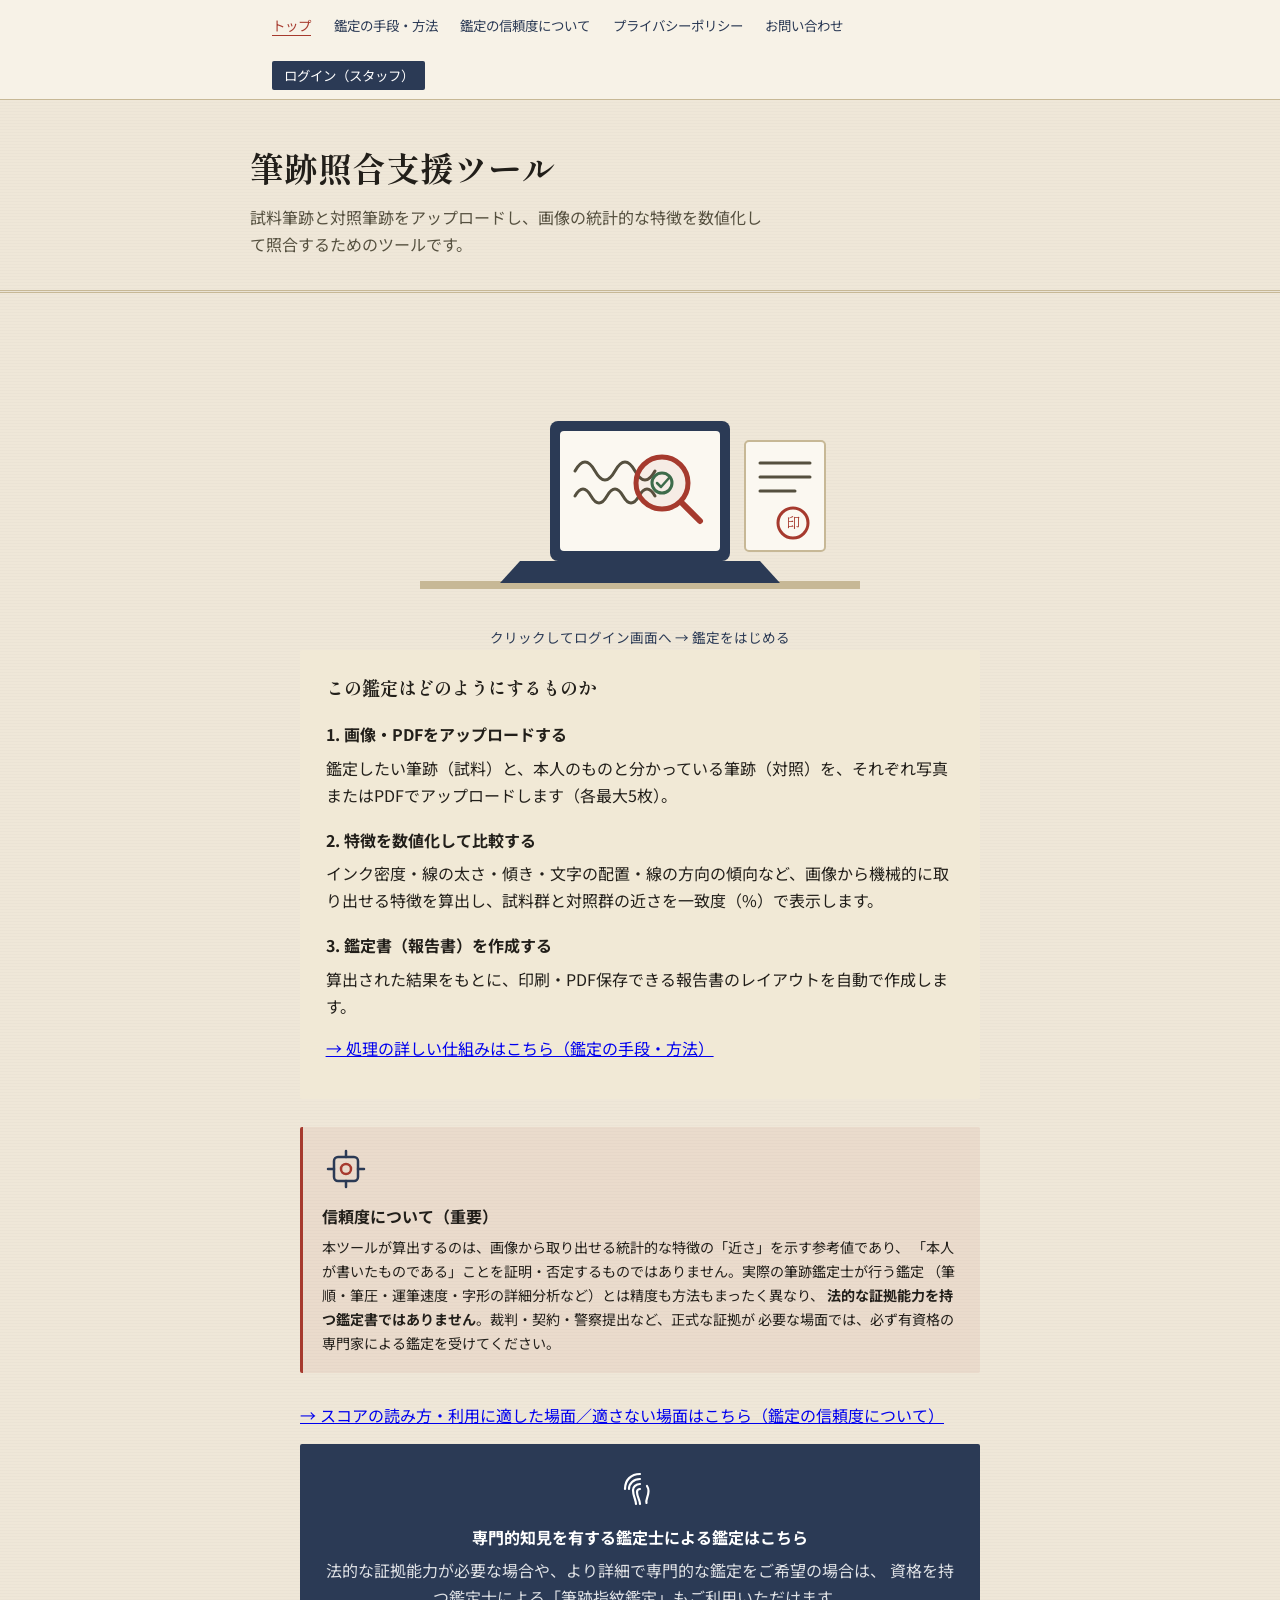
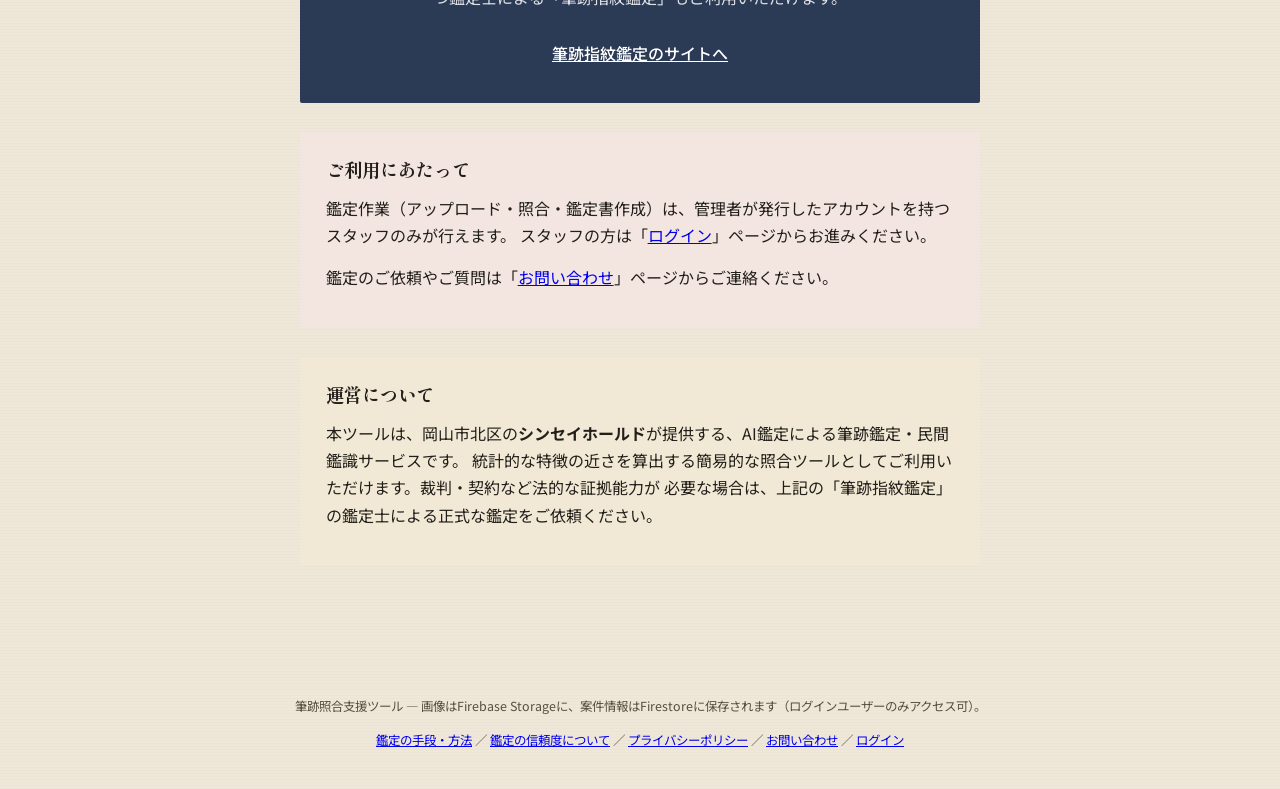
==== commit 6169a895: "Add files via upload" ====
--- a/index.html
+++ b/index.html
@@ -3,710 +3,153 @@
 <head>
 <meta charset="UTF-8">
 <meta name="viewport" content="width=device-width, initial-scale=1.0">
-<title>筆跡・指紋鑑定の窓口｜実績豊富な鑑定士をご案内</title>
-<meta name="description" content="筆跡や指紋鑑定は権威ある鑑定機関に依頼しましょう。鑑定は真実を語ります。真偽を確認しましょう。岡山市北区シンセイホールド">
-<meta name="keywords" content="真偽鑑定,シンセイホールド,隆線,筆圧,万人不同,個人識別,岡山市北区,鑑識,斎藤,調査,リサーチ,裁判,筆跡鑑定,指紋鑑定">
-<link rel="icon" href="favicon.ico" sizes="any">
-<link rel="icon" type="image/png" sizes="32x32" href="favicon-32x32.png">
-<link rel="icon" type="image/png" sizes="16x16" href="favicon-16x16.png">
+<title>AI鑑定による筆跡鑑定・民間鑑識 | シンセイホールド（岡山市北区）</title>
+<meta name="description" content="岡山市北区のシンセイホールドが提供する、AI鑑定による筆跡鑑定・民間鑑識サービスです。試料と対照筆跡をアップロードし、統計的な特徴を数値化して照合します。より専門的な鑑定をご希望の方は、鑑定士による筆跡指紋鑑定もご案内しています。">
+<meta name="keywords" content="AI鑑定,筆跡鑑定,民間鑑識,筆跡指紋鑑定,シンセイホールド,岡山市北区">
+<meta name="robots" content="index,follow">
+<meta name="google-site-verification" content="Bv_QfgbNhS0sye9EdAuZ9-CzvTdoQvYTlSCXWUFuRCQ" />
+<link rel="canonical" href="https://leben-k.github.io/ai-kantei/index.html">
+<meta property="og:type" content="website">
+<meta property="og:title" content="AI鑑定による筆跡鑑定・民間鑑識 | シンセイホールド（岡山市北区）">
+<meta property="og:description" content="試料と対照筆跡をアップロードし、統計的な特徴を数値化して照合するAI鑑定ツール。岡山市北区のシンセイホールドが提供する民間鑑識サービスです。">
+<meta property="og:url" content="https://leben-k.github.io/ai-kantei/index.html">
+<link rel="sitemap" type="application/xml" href="sitemap.xml">
+<link rel="icon" type="image/png" sizes="32x32" href="favicon-32.png">
+<link rel="icon" type="image/png" sizes="16x16" href="favicon-16.png">
 <link rel="apple-touch-icon" sizes="180x180" href="apple-touch-icon.png">
-<link rel="preconnect" href="https://fonts.googleapis.com">
-<link rel="preconnect" href="https://fonts.gstatic.com" crossorigin>
-<link href="https://fonts.googleapis.com/css2?family=Zen+Old+Mincho:wght@500;600;700;900&family=Zen+Kaku+Gothic+New:wght@400;500;700&display=swap" rel="stylesheet">
-<style>
-  :root{
-    --paper:#EDE4D0;
-    --panel:#F8F3E7;
-    --panel-line:#FFFFFF;
-    --ink:#211E1A;
-    --ink-soft:#332C22;
-    --vermilion:#B7282E;
-    --vermilion-deep:#8F1F24;
-    --muted:#564F42;
-    --line: rgba(33,30,26,0.14);
-    --grid: rgba(33,30,26,0.05);
-  }
-  *{box-sizing:border-box;}
-  html{scroll-behavior:smooth;}
-  body{
-    margin:0;
-    background:var(--paper);
-    color:var(--ink);
-    font-family:"Zen Kaku Gothic New", sans-serif;
-    line-height:1.9;
-    -webkit-font-smoothing:antialiased;
-  }
-  h1,h2,h3{
-    font-family:"Zen Old Mincho", serif;
-    font-weight:700;
-    margin:0;
-  }
-  a{color:inherit;}
-  img,svg{display:block;max-width:100%;}
-  .wrap{max-width:1040px;margin:0 auto;padding:0 24px;}
-  @media (prefers-reduced-motion: reduce){
-    *{animation:none !important; transition:none !important;}
-  }
+<link rel="shortcut icon" href="favicon.ico">
+<link rel="stylesheet" href="style.css">
+</head>
+<body>
 
-  /* ---------- Header ---------- */
-  header{
-    position:sticky; top:0; z-index:50;
-    background:rgba(237,228,208,0.92);
-    backdrop-filter:blur(6px);
-    border-bottom:1px solid var(--line);
-  }
-  .header-inner{
-    display:flex; align-items:center; justify-content:space-between;
-    padding:18px 24px; max-width:1040px; margin:0 auto;
-  }
-  .brand-mark{font-size:16px; font-weight:700; font-family:"Zen Old Mincho",serif; letter-spacing:0.04em;}
-  .brand-sub{font-size:11px; color:var(--muted); margin-top:2px;}
-  @media (min-width:480px){ .brand-mark{font-size:18px;} }
-  .header-cta{
-    font-size:13.5px;
-    background:var(--vermilion); color:#fff;
-    padding:10px 20px; border-radius:2px;
-    text-decoration:none; white-space:nowrap;
-    transition:background .2s ease;
-  }
-  .header-cta:hover{background:var(--vermilion-deep);}
-  .header-nav{
-    display:flex; align-items:center; gap:16px; flex-wrap:wrap;
-    font-size:12.5px;
-  }
-  .header-nav a{
-    color:var(--vermilion); text-decoration:none; white-space:nowrap;
-  }
-  .header-nav a:hover{text-decoration:underline;}
-  @media (max-width:760px){
-    .header-inner{flex-wrap:wrap; row-gap:10px;}
-    .header-nav{order:3; width:100%; justify-content:flex-start; gap:12px 16px;}
-  }
+<nav class="site-nav" aria-label="サイト内ページ">
+  <ul>
+    <li><a href="index.html" aria-current="page">トップ</a></li>
+    <li><a href="methodology.html">鑑定の手段・方法</a></li>
+    <li><a href="reliability.html">鑑定の信頼度について</a></li>
+    <li><a href="privacy.html">プライバシーポリシー</a></li>
+    <li><a href="contact.html">お問い合わせ</a></li>
+    <li><a href="login.html" class="site-nav-login">ログイン（スタッフ）</a></li>
+  </ul>
+</nav>
 
-  /* ---------- Hero ---------- */
-  .hero{padding:64px 24px 40px; border-bottom:1px solid var(--line);}
-  .hero-inner{
-    max-width:640px; margin:0 auto;
-  }
-  .hero h1{
-    font-size:clamp(30px,4.6vw,46px);
-    line-height:1.55;
-    margin-bottom:22px;
-  }
-  .hero p.lead{
-    font-size:16px; color:var(--ink-soft); max-width:460px; margin-bottom:14px;
-  }
-  .hero p.sub{
-    font-size:14px; color:var(--muted); max-width:460px; margin-bottom:32px;
-  }
-  .cta-row{display:flex; gap:14px; flex-wrap:wrap; align-items:center;}
-  .btn-primary{
-    background:var(--vermilion); color:#fff;
-    padding:15px 30px; text-decoration:none; font-size:14.5px;
-    border-radius:2px; font-weight:500; display:inline-block;
-    transition:background .2s ease;
-  }
-  .btn-primary:hover{background:var(--vermilion-deep);}
-  .btn-secondary{
-    color:var(--ink-soft);
-    padding:15px 6px; text-decoration:none; font-size:14.5px;
-    border-bottom:1px solid var(--ink-soft);
-    display:inline-block;
-  }
-  .hero-note{font-size:12px; color:var(--muted); margin-top:18px;}
-
-  /* ---------- Sketch illustrations ---------- */
-  .illus-row{
-    display:flex; gap:56px; justify-content:center; flex-wrap:wrap;
-    padding:8px 24px 56px;
-  }
-  .illus-item{text-align:center; max-width:170px;}
-  .illus-item svg{width:110px; height:110px; margin:0 auto 12px;}
-  .illus-item p{font-size:12.5px; color:var(--muted); margin:0;}
-
-  /* ---------- Trust strip ---------- */
-  .trust-strip{
-    border-bottom:1px solid var(--line);
-    background:var(--panel);
-  }
-  .trust-inner{
-    max-width:1040px; margin:0 auto; padding:26px 24px;
-    display:grid; grid-template-columns:repeat(4,1fr); gap:0;
-  }
-  @media (max-width:760px){ .trust-inner{grid-template-columns:1fr 1fr; row-gap:22px;} }
-  .trust-item{
-    display:flex; align-items:center; gap:12px;
-    padding:0 20px; border-left:1px solid var(--line);
-    font-size:12.5px; color:var(--muted);
-  }
-  .trust-item:first-child{border-left:none;}
-  @media (max-width:760px){
-    .trust-item:nth-child(odd){border-left:none;}
-  }
-  .trust-item svg{width:26px; height:26px; flex-shrink:0;}
-
-  /* ---------- Section shared ---------- */
-  section{padding:84px 0;}
-  .section-head{max-width:600px; margin-bottom:44px;}
-  .section-head h2{font-size:clamp(23px,3vw,32px); line-height:1.6;}
-  .section-head p{color:var(--muted); font-size:14px; margin-top:14px;}
-
-  /* ---------- Concerns (folder tabs) ---------- */
-  .concern-grid{
-    display:grid; grid-template-columns:repeat(2,1fr); gap:2px;
-    background:var(--line);
-    border:1px solid var(--line);
-  }
-  @media (max-width:700px){ .concern-grid{grid-template-columns:1fr;} }
-  .concern-item{
-    background:var(--panel);
-    padding:26px 26px;
-    display:flex; gap:16px; align-items:flex-start;
-    font-size:14.5px; color:var(--ink-soft);
-  }
-  .concern-item svg{width:30px; height:30px; flex-shrink:0; margin-top:2px;}
-
-  /* ---------- Services (record sheets) ---------- */
-  .service-sheet{
-    background:var(--panel);
-    border:1px solid var(--line);
-    padding:0 0 8px;
-    margin-bottom:26px;
-  }
-  .service-sheet-head{
-    display:flex; justify-content:space-between; align-items:center;
-    padding:18px 32px; border-bottom:1px solid var(--line);
-  }
-  .service-sheet-head .kind{font-size:12px; color:var(--muted);}
-  .service-sheet-head .no{font-size:12px; color:var(--muted);}
-  .service-sheet-body{
-    padding:32px; display:grid; grid-template-columns:1fr 220px; gap:32px; align-items:center;
-  }
-  @media (max-width:760px){ .service-sheet-body{grid-template-columns:1fr;} }
-  .service-photo{
-    display:block; border:1px solid var(--line); overflow:hidden; border-radius:2px;
-    line-height:0;
-  }
-  .service-photo img{width:100%; height:100%; object-fit:cover; display:block; transition:transform .3s ease;}
-  .service-photo:hover img{transform:scale(1.04);}
-  .service-photo svg{width:100%; height:auto; display:block; background:var(--paper); transition:transform .3s ease;}
-  .service-photo:hover svg{transform:scale(1.04);}
-
-  /* ---------- AI tool sheet (simplified check) ---------- */
-  .service-sheet.ai-tool-sheet{border-color:var(--vermilion); border-width:1px;}
-  .service-sheet.ai-tool-sheet .service-sheet-head{background:rgba(183,40,46,0.06);}
-  .service-sheet.ai-tool-sheet .kind{color:var(--vermilion); font-weight:700;}
-  .ai-tool-caption{font-size:12.5px; color:var(--muted); margin:14px 0 0; text-align:center;}
-  .service-sheet h3{font-size:22px; margin-bottom:12px;}
-  .service-sheet p.desc{font-size:14.5px; color:var(--ink-soft); margin-bottom:18px;}
-  .service-sheet ul{margin:0; padding-left:0; list-style:none; font-size:13.5px; color:var(--muted);}
-  .service-sheet ul li{padding:8px 0; border-top:1px dashed var(--line); padding-left:18px; position:relative;}
-  .service-sheet ul li:first-child{border-top:none;}
-  .service-sheet ul li::before{content:"—"; position:absolute; left:0; color:var(--vermilion);}
-  .sheet-link{margin:20px 0 0; font-size:13.5px;}
-  .sheet-link a{color:var(--vermilion); text-decoration:none; border-bottom:1px solid var(--vermilion);}
-
-  /* ---------- Reasons (stamp checklist) ---------- */
-  .reasons-list{border-top:1px solid var(--line);}
-  .reason-row{
-    display:grid; grid-template-columns:52px 1fr; gap:22px;
-    padding:24px 0; border-bottom:1px solid var(--line);
-    align-items:flex-start;
-  }
-  .reason-row .stampmark{width:40px; height:40px;}
-  .reason-row h4{font-family:"Zen Old Mincho",serif; font-size:16.5px; font-weight:700; margin-bottom:6px;}
-  .reason-row p{font-size:13.5px; color:var(--muted); margin:0;}
-
-  /* ---------- Flow (thread timeline) ---------- */
-  .flow-wrap{position:relative; padding-left:28px;}
-  .flow-line{position:absolute; left:9px; top:8px; bottom:8px; width:1px; background:var(--line);}
-  .flow-step{position:relative; padding:0 0 40px 30px;}
-  .flow-step:last-child{padding-bottom:0;}
-  .flow-step::before{
-    content:""; position:absolute; left:-30px; top:2px;
-    width:20px; height:20px; border-radius:50%;
-    background:var(--paper); border:1.5px solid var(--vermilion);
-  }
-  .flow-step::after{
-    content:attr(data-n); position:absolute; left:-30px; top:2px;
-    width:20px; height:20px; text-align:center; line-height:20px;
-    font-size:11px; color:var(--vermilion); font-weight:700;
-  }
-  .flow-step h4{font-size:16px; font-weight:700; margin-bottom:6px; font-family:"Zen Kaku Gothic New",sans-serif;}
-  .flow-step p{font-size:13.5px; color:var(--muted); margin:0; max-width:520px;}
-
-  /* ---------- Divider banner ---------- */
-  .divider-band{
-    padding:60px 24px; text-align:center;
-    border-bottom:1px solid var(--line);
-    border-top:1px solid var(--line);
-  }
-  .divider-band svg{width:64px; height:64px; margin:0 auto 18px;}
-  .divider-band p{
-    font-family:"Zen Old Mincho",serif; font-size:16px; color:var(--ink-soft);
-    letter-spacing:0.06em; margin:0;
-  }
-
-  /* ---------- FAQ ---------- */
-  .faq-item{border-bottom:1px solid var(--line);}
-  .faq-q{
-    width:100%; text-align:left; background:none; border:none;
-    padding:22px 2px; font-size:15px; font-weight:500; color:var(--ink);
-    display:flex; justify-content:space-between; align-items:center; gap:16px;
-    cursor:pointer; font-family:"Zen Kaku Gothic New",sans-serif;
-  }
-  .faq-q .plus{color:var(--vermilion); font-size:20px; transition:transform .2s ease; flex-shrink:0;}
-  .faq-item.open .plus{transform:rotate(45deg);}
-  .faq-a{
-    max-height:0; overflow:hidden; transition:max-height .25s ease;
-    font-size:14px; color:var(--muted); padding:0 2px;
-  }
-  .faq-item.open .faq-a{padding-bottom:20px;}
-
-  /* ---------- Contact form ---------- */
-  .contact-panel{
-    background:var(--panel); border:1px solid var(--line);
-    padding:44px 40px;
-  }
-  @media (max-width:600px){ .contact-panel{padding:30px 20px;} }
-  .form-grid{display:grid; grid-template-columns:1fr 1fr; gap:20px;}
-  @media (max-width:600px){ .form-grid{grid-template-columns:1fr;} }
-  .field{display:flex; flex-direction:column; gap:8px;}
-  .field.full{grid-column:1 / -1;}
-  label{font-size:12.5px; color:var(--muted);}
-  input[type=text], input[type=email], input[type=tel], textarea{
-    border:1px solid var(--line); background:#fff;
-    padding:12px 14px; font-size:14px; font-family:"Zen Kaku Gothic New",sans-serif;
-    color:var(--ink); border-radius:2px;
-  }
-  input:focus, textarea:focus{
-    outline:2px solid var(--vermilion); outline-offset:1px;
-  }
-  textarea{resize:vertical; min-height:110px;}
-  .radio-row{display:flex; gap:20px; flex-wrap:wrap; font-size:14px;}
-  .radio-row label{font-size:14px; color:var(--ink); display:flex; gap:6px; align-items:center;}
-  .consent{display:flex; gap:10px; align-items:flex-start; font-size:12.5px; color:var(--muted);}
-  .submit-btn{
-    background:var(--vermilion); color:#fff; border:none;
-    padding:16px 40px; font-size:14.5px; border-radius:2px; cursor:pointer;
-    font-family:"Zen Kaku Gothic New",sans-serif; font-weight:500;
-    transition:background .2s ease;
-  }
-  .submit-btn:hover{background:var(--vermilion-deep);}
-
-  .to-top{
-    display:block; text-align:center; padding:20px 24px;
-    font-size:13px;
-    color:var(--muted); text-decoration:none; border-top:1px solid var(--line);
-  }
-  .to-top:hover{color:var(--vermilion);}
-
-  /* ---------- Footer ---------- */
-  footer{
-    border-top:1px solid var(--line);
-    padding:36px 24px; font-size:12.5px; color:var(--muted);
-  }
-  .footer-inner{
-    max-width:1040px; margin:0 auto;
-    display:flex; justify-content:space-between; flex-wrap:wrap; gap:12px;
-  }
-  .footer-inner a{text-decoration:underline;}
-</style>
-</head>
-<body id="top">
-
-<header>
+<header class="site-header">
   <div class="header-inner">
-    <div>
-      <div class="brand-mark">筆跡指紋鑑定</div>
-      <div class="brand-sub">専門鑑定士のご案内サービス</div>
+    <div class="header-text">
+      <h1>筆跡照合支援ツール</h1>
+      <p class="lede">試料筆跡と対照筆跡をアップロードし、画像の統計的な特徴を数値化して照合するためのツールです。</p>
     </div>
-    <nav class="header-nav">
-      <a href="news.html">お知らせ</a>
-      <a href="guide.html">鑑定</a>
-      <a href="important-notice.html">重要事項説明</a>
-      <a href="about.html">業務概要</a>
-      <a href="calendar.html">営業日</a>
-    </nav>
-    <a class="header-cta" href="#contact">無料相談</a>
   </div>
 </header>
 
-<section class="hero">
-  <div class="hero-inner">
-    <div>
-      <h1>鑑定が真実を語る！</h1>
-      <p class="lead">筆跡鑑定・指紋鑑定の専門家を必要な方に最短時間でご紹介します。</p>
-      <p class="sub">相続トラブルにおける遺言書の真偽、契約書の偽造疑惑、匿名の書き置き、内部不正の調査まで。全国対応・秘密厳守で、実績豊富な鑑定士とあなたをおつなぎします。</p>
-      <div class="cta-row">
-        <a class="btn-primary" href="#contact">無料相談する</a>
-        <a class="btn-secondary" href="#services">2つの鑑定分野を見る</a>
-      </div>
-      <p class="hero-note">※ 鑑定料金・お見積りは無料相談にてご案内します。</p>
-    </div>
-  </div>
-</section>
+<main>
 
-<div class="illus-row">
-  <div class="illus-item">
-    <svg viewBox="0 0 120 120" fill="none" stroke="#7FA9C9" stroke-width="2.2" stroke-linecap="round" stroke-linejoin="round">
-      <rect x="28" y="18" width="64" height="80" rx="2"/>
-      <path d="M40 18v-6h40v6"/>
-      <line x1="40" y1="34" x2="80" y2="34"/>
-      <line x1="40" y1="46" x2="80" y2="46"/>
-      <line x1="40" y1="58" x2="80" y2="58"/>
-      <path d="M40 76c8 6 16 6 20 0 4 6 12 6 20 0" />
-      <circle cx="80" cy="86" r="9"/>
-      <path d="M76 86l3 3 6-6" stroke-width="1.8"/>
+  <a class="hero-illustration-link" href="login.html" aria-label="ログインして鑑定を始める">
+    <svg class="hero-illustration" viewBox="0 0 480 260" xmlns="http://www.w3.org/2000/svg" role="img" aria-hidden="true">
+      <!-- 机 -->
+      <rect x="20" y="230" width="440" height="8" fill="var(--line)"/>
+      <!-- ノートPC本体 -->
+      <path d="M120 210 L360 210 L380 232 L100 232 Z" fill="var(--navy)"/>
+      <rect x="150" y="70" width="180" height="140" rx="8" fill="var(--navy)"/>
+      <rect x="160" y="80" width="160" height="120" rx="4" fill="#FBF8F1"/>
+      <!-- 画面の中の筆跡（波線） -->
+      <path d="M175 120 q10 -18 20 0 t20 0 t20 0 t20 0" fill="none" stroke="var(--ink-soft)" stroke-width="3" stroke-linecap="round"/>
+      <path d="M175 145 q8 -14 16 0 t16 0 t16 0 t16 0 t16 0" fill="none" stroke="var(--ink-soft)" stroke-width="3" stroke-linecap="round"/>
+      <!-- 虫眼鏡（照合のイメージ） -->
+      <circle cx="262" cy="132" r="26" fill="rgba(166,58,46,0.06)" stroke="var(--seal)" stroke-width="5"/>
+      <line x1="281" y1="151" x2="300" y2="170" stroke="var(--seal)" stroke-width="6" stroke-linecap="round"/>
+      <!-- 一致度バッジ -->
+      <circle cx="262" cy="132" r="10" fill="none" stroke="var(--good)" stroke-width="3"/>
+      <path d="M257 132 l4 4 l8 -9" fill="none" stroke="var(--good)" stroke-width="2.5" stroke-linecap="round" stroke-linejoin="round"/>
+      <!-- 右側の書類（鑑定書のイメージ） -->
+      <rect x="345" y="90" width="80" height="110" rx="4" fill="#FBF8F1" stroke="var(--line)" stroke-width="2"/>
+      <line x1="360" y1="112" x2="410" y2="112" stroke="var(--ink-soft)" stroke-width="3" stroke-linecap="round"/>
+      <line x1="360" y1="126" x2="410" y2="126" stroke="var(--ink-soft)" stroke-width="3" stroke-linecap="round"/>
+      <line x1="360" y1="140" x2="395" y2="140" stroke="var(--ink-soft)" stroke-width="3" stroke-linecap="round"/>
+      <circle cx="393" cy="172" r="15" fill="none" stroke="var(--seal)" stroke-width="3"/>
+      <text x="393" y="177" text-anchor="middle" font-family="'Shippori Mincho',serif" font-size="14" fill="var(--seal)">印</text>
     </svg>
-    <p>遺言書・契約書の真偽確認</p>
-  </div>
-  <div class="illus-item">
-    <svg viewBox="0 0 120 120" fill="none" stroke="#7FA9C9" stroke-width="2.2" stroke-linecap="round" stroke-linejoin="round">
-      <path d="M60 14 L100 34 L20 34 Z"/>
-      <line x1="26" y1="34" x2="26" y2="82"/>
-      <line x1="94" y1="34" x2="94" y2="82"/>
-      <line x1="16" y1="90" x2="104" y2="90"/>
-      <line x1="16" y1="90" x2="16" y2="98"/>
-      <line x1="104" y1="90" x2="104" y2="98"/>
-      <rect x="34" y="46" width="10" height="36"/>
-      <rect x="55" y="46" width="10" height="36"/>
-      <rect x="76" y="46" width="10" height="36"/>
-      <circle cx="60" cy="24" r="3.4"/>
-    </svg>
-    <p>裁判資料としての活用</p>
-  </div>
-</div>
+    <span class="hero-illustration-caption">クリックしてログイン画面へ → 鑑定をはじめる</span>
+  </a>
 
-<div class="trust-strip">
-  <div class="trust-inner">
-    <div class="trust-item">
-      <svg viewBox="0 0 32 32" fill="none"><circle cx="16" cy="16" r="11" stroke="#B7282E" stroke-width="2"/><path d="M16 10v6l4 3" stroke="#B7282E" stroke-width="2" stroke-linecap="round"/></svg>
-      運動生理学や脳科学に基づく理論、科学的識別理論に基づく客観分析
-    </div>
-    <div class="trust-item">
-      <svg viewBox="0 0 32 32" fill="none"><rect x="8" y="5" width="16" height="22" rx="1" stroke="#B7282E" stroke-width="2"/><path d="M12 12h8M12 17h8M12 22h5" stroke="#B7282E" stroke-width="2" stroke-linecap="round"/></svg>
-      裁判資料としても通用する鑑定書
-    </div>
-    <div class="trust-item">
-      <svg viewBox="0 0 32 32" fill="none"><path d="M16 4l11 4v8c0 8-5 13-11 15-6-2-11-7-11-15V8z" stroke="#B7282E" stroke-width="2" stroke-linejoin="round"/></svg>
-      全国対応・秘密厳守
-    </div>
-    <div class="trust-item">
-      <svg viewBox="0 0 32 32" fill="none"><circle cx="16" cy="16" r="11" stroke="#B7282E" stroke-width="2"/><path d="M11 16l4 4 7-8" stroke="#B7282E" stroke-width="2" stroke-linecap="round" stroke-linejoin="round"/></svg>
-      まずは無料相談から
-    </div>
-  </div>
-</div>
+  <article class="article">
 
-<section id="concerns">
-  <div class="wrap">
-    <div class="section-head">
-      <h2>こんな思案を<br>していませんか</h2>
-    </div>
-    <div class="concern-grid">
-      <div class="concern-item">
-        <svg viewBox="0 0 32 32" fill="none"><rect x="7" y="4" width="18" height="24" rx="1" stroke="#211E1A" stroke-width="2"/><path d="M11 11h10M11 16h10M11 21h6" stroke="#211E1A" stroke-width="1.6" stroke-linecap="round"/></svg>
-        <span>遺言書や契約書の筆跡が、本当に本人のものか確認したい</span>
-      </div>
-      <div class="concern-item">
-        <svg viewBox="0 0 32 32" fill="none"><circle cx="14" cy="14" r="8" stroke="#211E1A" stroke-width="2"/><line x1="20" y1="20" x2="27" y2="27" stroke="#211E1A" stroke-width="2" stroke-linecap="round"/></svg>
-        <span>現場に残された指紋と、対象者の指紋を照合してほしい</span>
-      </div>
-      <div class="concern-item">
-        <svg viewBox="0 0 32 32" fill="none"><rect x="4" y="8" width="24" height="16" rx="1" stroke="#211E1A" stroke-width="2"/><path d="M5 9l11 9 11-9" stroke="#211E1A" stroke-width="2" stroke-linejoin="round"/></svg>
-        <span>匿名の手紙や書き置きの差出人を特定したい</span>
-      </div>
-      <div class="concern-item">
-        <svg viewBox="0 0 32 32" fill="none"><path d="M16 4l10 4v7c0 7-4 12-10 13-6-1-10-6-10-13V8z" stroke="#211E1A" stroke-width="2" stroke-linejoin="round"/><path d="M12 16l3 3 5-6" stroke="#211E1A" stroke-width="2" stroke-linecap="round" stroke-linejoin="round"/></svg>
-        <span>盗難・不正侵入・内部不正の物的証拠を集めたい</span>
-      </div>
-      <div class="concern-item" style="grid-column:1 / -1;">
-        <svg viewBox="0 0 32 32" fill="none"><path d="M6 24h20M9 24V13l7-6 7 6v11" stroke="#211E1A" stroke-width="2" stroke-linejoin="round"/><path d="M13 24v-6h6v6" stroke="#211E1A" stroke-width="2"/></svg>
-        <span>裁判や調停で、客観的な鑑定書を証拠として提出したい</span>
-      </div>
-    </div>
-  </div>
-</section>
+    <section>
+      <h2>この鑑定はどのようにするものか</h2>
+      <h3>1. 画像・PDFをアップロードする</h3>
+      <p>鑑定したい筆跡（試料）と、本人のものと分かっている筆跡（対照）を、それぞれ写真またはPDFでアップロードします（各最大5枚）。</p>
+      <h3>2. 特徴を数値化して比較する</h3>
+      <p>インク密度・線の太さ・傾き・文字の配置・線の方向の傾向など、画像から機械的に取り出せる特徴を算出し、試料群と対照群の近さを一致度（%）で表示します。</p>
+      <h3>3. 鑑定書（報告書）を作成する</h3>
+      <p>算出された結果をもとに、印刷・PDF保存できる報告書のレイアウトを自動で作成します。</p>
+      <p><a href="methodology.html">→ 処理の詳しい仕組みはこちら（鑑定の手段・方法）</a></p>
+    </section>
 
-<section id="services">
-  <div class="wrap">
-    <div class="section-head">
-      <h2>2つの鑑定分野に<br>対応しています</h2>
-      <p>提携する専門鑑定士を案件の内容に応じてご案内します。</p>
-    </div>
+    <section class="note-box">
+      <svg class="section-icon" viewBox="0 0 48 48" role="img" aria-hidden="true">
+        <rect x="12" y="12" width="24" height="24" rx="4" fill="none" stroke="var(--navy)" stroke-width="2.5"/>
+        <circle cx="24" cy="24" r="5" fill="none" stroke="var(--seal)" stroke-width="2.5"/>
+        <line x1="24" y1="6" x2="24" y2="12" stroke="var(--navy)" stroke-width="2.5" stroke-linecap="round"/>
+        <line x1="24" y1="36" x2="24" y2="42" stroke="var(--navy)" stroke-width="2.5" stroke-linecap="round"/>
+        <line x1="6" y1="24" x2="12" y2="24" stroke="var(--navy)" stroke-width="2.5" stroke-linecap="round"/>
+        <line x1="36" y1="24" x2="42" y2="24" stroke="var(--navy)" stroke-width="2.5" stroke-linecap="round"/>
+      </svg>
+      <h3 style="margin-top:0;">信頼度について（重要）</h3>
+      <p style="margin-bottom:0;">
+        本ツールが算出するのは、画像から取り出せる統計的な特徴の「近さ」を示す参考値であり、
+        「本人が書いたものである」ことを証明・否定するものではありません。実際の筆跡鑑定士が行う鑑定
+        （筆順・筆圧・運筆速度・字形の詳細分析など）とは精度も方法もまったく異なり、
+        <strong>法的な証拠能力を持つ鑑定書ではありません</strong>。裁判・契約・警察提出など、正式な証拠が
+        必要な場面では、必ず有資格の専門家による鑑定を受けてください。
+      </p>
+    </section>
+    <p><a href="reliability.html">→ スコアの読み方・利用に適した場面／適さない場面はこちら（鑑定の信頼度について）</a></p>
 
-    <div class="service-sheet">
-      <div class="service-sheet-head">
-        <span class="kind">鑑定分野 A</span>
-        <span class="no">筆跡鑑定</span>
-      </div>
-      <div class="service-sheet-body">
-        <div>
-          <h3>筆跡鑑定</h3>
-          <p class="desc">遺言書・契約書・脅迫状など、あらゆる筆跡から同一人物性を科学的に鑑定します。運筆の速度、筆圧、字形の癖といった要素を照合し、根拠を示します。</p>
-          <ul>
-            <li>相続トラブル（遺言書の真偽確認）</li>
-            <li>契約書・領収書のサイン偽造疑惑</li>
-            <li>脅迫状・匿名文書の差出人特定</li>
-          </ul>
-          <p class="sheet-link"><a href="guide.html#handwriting">筆跡鑑定とは何か、詳しく見る →</a></p>
-        </div>
-        <a class="service-photo" href="guide.html#handwriting" aria-label="筆跡鑑定とは何か、詳しく見る">
-          <img src="handwriting.jpg" alt="筆跡鑑定のイメージ：顕微鏡で書類の筆跡を分析する様子">
-        </a>
-      </div>
-    </div>
+    <section class="expert-callout">
+      <svg class="section-icon" viewBox="0 0 48 48" role="img" aria-hidden="true">
+        <path d="M24 8c-9 0-15 6-15 15" fill="none" stroke="#fff" stroke-width="2.2" stroke-linecap="round"/>
+        <path d="M24 13c-6.5 0-11 4.5-11 10" fill="none" stroke="#fff" stroke-width="2.2" stroke-linecap="round"/>
+        <path d="M24 18c-4 0-7 3-7 6 0 6 3 10 3 14" fill="none" stroke="#fff" stroke-width="2.2" stroke-linecap="round"/>
+        <path d="M24 23c-1.6 0-3 1.3-3 3 0 5 3 8 3 12" fill="none" stroke="#fff" stroke-width="2.2" stroke-linecap="round"/>
+        <path d="M31 20c1 1.5 1.5 3.2 1.5 5 0 6-3 8-2 12" fill="none" stroke="#fff" stroke-width="2.2" stroke-linecap="round"/>
+      </svg>
+      <h3>専門的知見を有する鑑定士による鑑定はこちら</h3>
+      <p>
+        法的な証拠能力が必要な場合や、より詳細で専門的な鑑定をご希望の場合は、
+        資格を持つ鑑定士による「筆跡指紋鑑定」もご利用いただけます。
+      </p>
+      <a class="btn btn-primary expert-callout-link" href="https://leben-k.github.io/kantei-site/index.html">
+        筆跡指紋鑑定のサイトへ
+      </a>
+    </section>
 
-    <div class="service-sheet">
-      <div class="service-sheet-head">
-        <span class="kind">鑑定分野 B</span>
-        <span class="no">指紋鑑定</span>
-      </div>
-      <div class="service-sheet-body">
-        <div>
-          <h3>指紋鑑定</h3>
-          <p class="desc">現場に残された指紋と対象者の指紋を照合し、隆線の分岐点や特徴点を突き合わせて客観的な証拠を提示します。</p>
-          <ul>
-            <li>盗難・不正侵入の証拠確保</li>
-            <li>社内不正・情報漏洩の調査</li>
-            <li>所有物・書類の真贋確認</li>
-          </ul>
-          <p class="sheet-link"><a href="guide.html#fingerprint">指紋鑑定とは何か、詳しく見る →</a></p>
-        </div>
-        <a class="service-photo" href="guide.html#fingerprint" aria-label="指紋鑑定とは何か、詳しく見る">
-          <img src="fingerprint.jpg" alt="指紋鑑定のイメージ：指紋データを照合する様子">
-        </a>
-      </div>
-    </div>
+    <section>
+      <h2>ご利用にあたって</h2>
+      <p>
+        鑑定作業（アップロード・照合・鑑定書作成）は、管理者が発行したアカウントを持つスタッフのみが行えます。
+        スタッフの方は「<a href="login.html">ログイン</a>」ページからお進みください。
+      </p>
+      <p>
+        鑑定のご依頼やご質問は「<a href="contact.html">お問い合わせ</a>」ページからご連絡ください。
+      </p>
+    </section>
 
-    <div class="service-sheet ai-tool-sheet">
-      <div class="service-sheet-head">
-        <span class="kind">簡易チェック</span>
-        <span class="no">AI筆跡照合支援ツール</span>
-      </div>
-      <div class="service-sheet-body">
-        <div>
-          <h3>まずはAIで傾向を確認したい方へ</h3>
-          <p class="desc">正式な鑑定をご依頼いただく前に、傾向だけ手早く確認したいという方には、AIによる筆跡照合支援ツールもご用意しています。試料筆跡と対照筆跡をアップロードし、画像の統計的な特徴を数値化して照合するためのツールです。このAI筆跡鑑定は、お預かりしたスタッフが対応いたします。</p>
-          <ul>
-            <li>算出されるのはあくまで参考値です</li>
-            <li>法的な証拠能力を持つ鑑定書ではありません</li>
-            <li>裁判・契約など正式な証拠が必要な場合は、上記の鑑定士による鑑定をご利用ください</li>
-          </ul>
-          <p class="sheet-link"><a href="https://leben-k.github.io/ai-kantei/index.html">AI筆跡照合支援ツールを開く →</a></p>
-        </div>
-        <div>
-          <a class="service-photo" href="https://leben-k.github.io/ai-kantei/index.html" aria-label="AI筆跡照合支援ツールを開く">
-            <svg viewBox="0 0 480 260" xmlns="http://www.w3.org/2000/svg" role="img" aria-hidden="true">
-              <rect x="0" y="0" width="480" height="260" fill="var(--panel)"/>
-              <rect x="20" y="230" width="440" height="6" fill="var(--line)"/>
-              <path d="M120 210 L360 210 L380 230 L100 230 Z" fill="var(--ink)"/>
-              <rect x="150" y="72" width="180" height="138" rx="8" fill="var(--ink)"/>
-              <rect x="160" y="82" width="160" height="118" rx="4" fill="var(--panel)"/>
-              <path d="M175 122 q10 -18 20 0 t20 0 t20 0 t20 0" fill="none" stroke="var(--ink-soft)" stroke-width="3" stroke-linecap="round"/>
-              <path d="M175 146 q8 -14 16 0 t16 0 t16 0 t16 0 t16 0" fill="none" stroke="var(--ink-soft)" stroke-width="3" stroke-linecap="round"/>
-              <circle cx="262" cy="134" r="26" fill="rgba(183,40,46,0.08)" stroke="var(--vermilion)" stroke-width="5"/>
-              <line x1="281" y1="153" x2="300" y2="172" stroke="var(--vermilion)" stroke-width="6" stroke-linecap="round"/>
-              <circle cx="262" cy="134" r="10" fill="none" stroke="var(--vermilion)" stroke-width="3"/>
-              <path d="M257 134 l4 4 l8 -9" fill="none" stroke="var(--vermilion)" stroke-width="2.5" stroke-linecap="round" stroke-linejoin="round"/>
-              <rect x="345" y="92" width="80" height="108" rx="4" fill="var(--panel)" stroke="var(--line)" stroke-width="2"/>
-              <line x1="360" y1="114" x2="410" y2="114" stroke="var(--ink-soft)" stroke-width="3" stroke-linecap="round"/>
-              <line x1="360" y1="128" x2="410" y2="128" stroke="var(--ink-soft)" stroke-width="3" stroke-linecap="round"/>
-              <line x1="360" y1="142" x2="395" y2="142" stroke="var(--ink-soft)" stroke-width="3" stroke-linecap="round"/>
-              <circle cx="393" cy="172" r="14" fill="none" stroke="var(--vermilion)" stroke-width="3"/>
-              <text x="393" y="177" text-anchor="middle" font-family="'Zen Old Mincho',serif" font-size="13" fill="var(--vermilion)">印</text>
-            </svg>
-          </a>
-          <p class="ai-tool-caption">クリックしてAI筆跡照合支援ツールへ</p>
-        </div>
-      </div>
-    </div>
-  </div>
-</section>
+    <section>
+      <h2>運営について</h2>
+      <p>
+        本ツールは、岡山市北区の<strong>シンセイホールド</strong>が提供する、AI鑑定による筆跡鑑定・民間鑑識サービスです。
+        統計的な特徴の近さを算出する簡易的な照合ツールとしてご利用いただけます。裁判・契約など法的な証拠能力が
+        必要な場合は、上記の「筆跡指紋鑑定」の鑑定士による正式な鑑定をご依頼ください。
+      </p>
+    </section>
 
-<section id="reasons">
-  <div class="wrap">
-    <div class="section-head">
-      <h2>鑑定所を選ぶ理由</h2>
-    </div>
-    <div class="reasons-list">
-      <div class="reason-row">
-        <svg class="stampmark" viewBox="0 0 40 40" fill="none"><circle cx="20" cy="20" r="17" stroke="#B7282E" stroke-width="2"/><path d="M13 20l5 5 10-11" stroke="#B7282E" stroke-width="2.2" stroke-linecap="round" stroke-linejoin="round"/></svg>
-        <div>
-          <h4>実績豊富な鑑定士のみ厳選</h4>
-          <p>相続・訴訟・企業調査など、多数の実績を持つ専門家とのみ提携しています。</p>
-        </div>
-      </div>
-      <div class="reason-row">
-        <svg class="stampmark" viewBox="0 0 40 40" fill="none"><circle cx="20" cy="20" r="17" stroke="#B7282E" stroke-width="2"/><path d="M13 20l5 5 10-11" stroke="#B7282E" stroke-width="2.2" stroke-linecap="round" stroke-linejoin="round"/></svg>
-        <div>
-          <h4>裁判資料として通用する鑑定書</h4>
-          <p>客観的根拠に基づき、法的な場でも使える形式の報告書を作成します。</p>
-        </div>
-      </div>
-      <div class="reason-row">
-        <svg class="stampmark" viewBox="0 0 40 40" fill="none"><circle cx="20" cy="20" r="17" stroke="#B7282E" stroke-width="2"/><path d="M13 20l5 5 10-11" stroke="#B7282E" stroke-width="2.2" stroke-linecap="round" stroke-linejoin="round"/></svg>
-        <div>
-          <h4>筆跡・指紋の両方に対応</h4>
-          <p>複数の証拠を組み合わせた総合的な調査のご相談も可能です。</p>
-        </div>
-      </div>
-      <div class="reason-row">
-        <svg class="stampmark" viewBox="0 0 40 40" fill="none"><circle cx="20" cy="20" r="17" stroke="#B7282E" stroke-width="2"/><path d="M13 20l5 5 10-11" stroke="#B7282E" stroke-width="2.2" stroke-linecap="round" stroke-linejoin="round"/></svg>
-        <div>
-          <h4>全国対応・秘密厳守</h4>
-          <p>郵送・データ送付でのご依頼に対応。個人情報の管理を徹底しています。</p>
-        </div>
-      </div>
-      <div class="reason-row">
-        <svg class="stampmark" viewBox="0 0 40 40" fill="none"><circle cx="20" cy="20" r="17" stroke="#B7282E" stroke-width="2"/><path d="M13 20l5 5 10-11" stroke="#B7282E" stroke-width="2.2" stroke-linecap="round" stroke-linejoin="round"/></svg>
-        <div>
-          <h4>まずは無料相談から</h4>
-          <p>料金や期間が不安な方も、お気軽に無料相談ください。</p>
-        </div>
-      </div>
-    </div>
-  </div>
-</section>
+  </article>
+</main>
 
-<section id="flow">
-  <div class="wrap">
-    <div class="section-head">
-      <h2>ご依頼の流れ</h2>
-    </div>
-    <div class="flow-wrap">
-      <div class="flow-line"></div>
-      <div class="flow-step" data-n="1">
-        <h4>無料相談のお申し込み</h4>
-        <p>フォームまたはお電話で内容をお伺いし、概算のお見積りをご案内します。</p>
-      </div>
-      <div class="flow-step" data-n="2">
-        <h4>試料のご送付</h4>
-        <p>鑑定対象の筆跡・指紋サンプルを郵送またはデータでお送りいただきます。</p>
-      </div>
-      <div class="flow-step" data-n="3">
-        <h4>専門鑑定士による分析</h4>
-        <p>提携する鑑定士が詳細な分析・照合を実施します。</p>
-      </div>
-      <div class="flow-step" data-n="4">
-        <h4>鑑定報告書の受け取り</h4>
-        <p>結果を報告書にまとめ、郵送またはデータでお渡しします。</p>
-      </div>
-    </div>
-  </div>
-</section>
-
-<div class="divider-band">
-  <svg viewBox="0 0 64 64" fill="none">
-    <circle cx="32" cy="32" r="24" stroke="#B7282E" stroke-width="2"/>
-    <path d="M22 32l7 7 14-15" stroke="#B7282E" stroke-width="2.4" stroke-linecap="round" stroke-linejoin="round"/>
-  </svg>
-  <p>揺るぎない真実は鑑定からはじまる！</p>
-</div>
-
-<section id="faq">
-  <div class="wrap">
-    <div class="section-head">
-      <h2>よくあるご質問</h2>
-    </div>
-    <div id="faq-list">
-      <div class="faq-item">
-        <button class="faq-q">鑑定にはどのくらい時間がかかりますか？<span class="plus">+</span></button>
-        <div class="faq-a">内容により異なりますが、通常3〜4週間程度です。お急ぎの場合はご相談ください。</div>
-      </div>
-      <div class="faq-item">
-        <button class="faq-q">裁判で証拠として使えますか？<span class="plus">+</span></button>
-        <div class="faq-a">はい。法的な場面でも通用する形式で鑑定報告書を作成しています。</div>
-      </div>
-      <div class="faq-item">
-        <button class="faq-q">指紋の採取はどのように行えばいいですか？<span class="plus">+</span></button>
-        <div class="faq-a">対象物をそのままお送りいただくか、採取方法を個別にご案内します。無理に触れず、まずはご相談ください。</div>
-      </div>
-      <div class="faq-item">
-        <button class="faq-q">費用はどのくらいですか？<span class="plus">+</span></button>
-        <div class="faq-a">案件内容により異なるため、まずは無料相談・お見積りをご利用ください。※基本料金は重要事項説明の最下部にある「鑑定料金」からご確認ください。</div>
-      </div>
-    </div>
-  </div>
-</section>
-
-<section id="contact">
-  <div class="wrap">
-    <div class="section-head">
-      <h2>無料相談（お問い合わせ含む）</h2>
-      <p>下記フォームよりご連絡ください。24時間以内に担当者よりご返信します。</p>
-    </div>
-
-    <div class="contact-panel">
-      <form action="https://formspree.io/f/mjyvggjd" method="POST">
-        <div class="form-grid">
-          <div class="field">
-            <label for="name">お名前</label>
-            <input type="text" id="name" name="name" required>
-          </div>
-          <div class="field">
-            <label for="email">メールアドレス</label>
-            <input type="email" id="email" name="email" required>
-          </div>
-          <div class="field">
-            <label for="tel">電話番号（任意）</label>
-            <input type="tel" id="tel" name="tel">
-          </div>
-          <div class="field">
-            <label>ご希望の鑑定種別</label>
-            <div class="radio-row">
-              <label><input type="radio" name="service" value="筆跡鑑定" checked>筆跡鑑定</label>
-              <label><input type="radio" name="service" value="指紋鑑定">指紋鑑定</label>
-              <label><input type="radio" name="service" value="わからない・相談したい">わからない・相談したい</label>
-            </div>
-          </div>
-          <div class="field full">
-            <label for="message">ご相談内容</label>
-            <textarea id="message" name="message" required placeholder="状況やご希望などをご記入ください"></textarea>
-          </div>
-          <div class="field full">
-            <div class="consent">
-              <input type="checkbox" id="consent" required style="margin-top:3px;">
-              <label for="consent"><a href="privacy.html" target="_blank" style="color:var(--vermilion);">プライバシーポリシー</a>の内容に同意の上、送信します。ご記入いただいた情報は、ご相談対応の目的以外には使用しません。</label>
-            </div>
-          </div>
-        </div>
-        <div style="margin-top:26px;">
-          <button type="submit" class="submit-btn">この内容で送信する</button>
-        </div>
-      </form>
-    </div>
-  </div>
-</section>
-
-<a class="to-top" href="#top">ページのトップへ戻る</a>
-
-<footer>
-  <div class="footer-inner">
-    <span>© 2026 <a href="#top">筆跡指紋鑑定</a></span>
-    <span><a href="#contact" style="color:inherit;">無料相談はこちら</a>　／　<a href="news.html">お知らせ</a>　／　<a href="important-notice.html">重要事項説明</a>　
-  ／　<a href="about.html">業務概要</a>　／　<a href="privacy.html">プライバシーポリシー</a></span>
-  </div>
+<footer class="site-footer">
+  <p>筆跡照合支援ツール — 画像はFirebase Storageに、案件情報はFirestoreに保存されます（ログインユーザーのみアクセス可）。</p>
+  <p><a href="methodology.html">鑑定の手段・方法</a> ／ <a href="reliability.html">鑑定の信頼度について</a> ／ <a href="privacy.html">プライバシーポリシー</a> ／ <a href="contact.html">お問い合わせ</a> ／ <a href="login.html">ログイン</a></p>
 </footer>
-
-<script>
-  document.querySelectorAll('.faq-item').forEach(function(item){
-    var q = item.querySelector('.faq-q');
-    var a = item.querySelector('.faq-a');
-    q.addEventListener('click', function(){
-      var isOpen = item.classList.contains('open');
-      document.querySelectorAll('.faq-item.open').forEach(function(el){
-        el.classList.remove('open');
-        el.querySelector('.faq-a').style.maxHeight = null;
-      });
-      if(!isOpen){
-        item.classList.add('open');
-        a.style.maxHeight = a.scrollHeight + 'px';
-      }
-    });
-  });
-</script>
 
 </body>
 </html>
--- a/style.css
+++ b/style.css
@@ -0,0 +1,350 @@
+@import url('https://fonts.googleapis.com/css2?family=Shippori+Mincho:wght@500;700&family=Noto+Sans+JP:wght@400;500;700&display=swap');
+
+:root{
+  --paper: #EFE7D8;
+  --paper-panel: #F7F2E7;
+  --ink: #221F1A;
+  --ink-soft: #55503F;
+  --line: #C7B896;
+  --navy: #2B3A55;
+  --navy-soft: #4C5C7A;
+  --seal: #A63A2E;
+  --seal-soft: #C97B6C;
+  --good: #3D6B4A;
+  --radius-doc: 2px;
+
+  --tint-sand:  #F1E9D6;
+  --tint-sky:   #E7EEF2;
+  --tint-sage:  #E9EFE4;
+  --tint-blush: #F3E6E1;
+}
+
+*{ box-sizing: border-box; }
+
+html{ scroll-behavior: smooth; }
+
+body{
+  margin:0;
+  background: var(--paper);
+  background-image:
+    repeating-linear-gradient(0deg, rgba(0,0,0,0.015) 0px, rgba(0,0,0,0.015) 1px, transparent 1px, transparent 3px);
+  color: var(--ink);
+  font-family: 'Noto Sans JP', sans-serif;
+  line-height: 1.7;
+}
+
+h1,h2,h3,h4{
+  font-family: 'Shippori Mincho', serif;
+  font-weight: 700;
+  margin: 0 0 .3em;
+  color: var(--ink);
+}
+
+/* ---------- top nav ---------- */
+.site-nav{
+  border-bottom: 1px solid var(--line);
+  background: var(--paper-panel);
+}
+.site-nav ul{
+  max-width: 780px; margin: 0 auto; padding: .7rem 1.4rem;
+  list-style:none; display:flex; flex-wrap:wrap; gap: 1.4rem;
+}
+.site-nav a{
+  font-size: .84rem; color: var(--navy); text-decoration: none;
+  border-bottom: 1px solid transparent;
+}
+.site-nav a:hover{ border-bottom-color: var(--navy); }
+.site-nav a[aria-current="page"]{ color: var(--seal); border-bottom-color: var(--seal); }
+.site-nav a.site-nav-login{
+  color: #fff; background: var(--navy); padding: .25rem .7rem; border-radius: var(--radius-doc);
+  border-bottom-color: transparent;
+}
+.site-nav a.site-nav-login:hover{ background: var(--navy-soft); border-bottom-color: transparent; }
+.site-nav a.site-nav-login[aria-current="page"]{ background: var(--seal); color:#fff; }
+
+/* ---------- header ---------- */
+.site-header{
+  border-bottom: 3px double var(--line);
+  padding: 2.4rem 1.4rem 2rem;
+}
+
+/* ---------- simple page header (sub-pages) ---------- */
+.page-header{
+  border-bottom: 3px double var(--line);
+  padding: 2rem 1.4rem 1.6rem;
+}
+.page-header .header-inner{ display:flex; align-items:center; gap: 1.4rem; }
+.page-header-icon{ flex: 0 0 auto; width: 60px; height: 60px; }
+.page-header-text{ flex: 1; min-width:0; }
+.page-header h1{ font-size: 1.5rem; margin-bottom: .5rem; }
+.page-header .lede{ max-width: 62ch; }
+@media (max-width: 480px){
+  .page-header .header-inner{ align-items:flex-start; }
+  .page-header-icon{ width:44px; height:44px; }
+}
+
+/* ---------- article content (sub-pages) ---------- */
+.article{ max-width: 680px; margin: 0 auto; }
+.article section{
+  margin-bottom: 1.8rem;
+  padding: 1.4rem 1.6rem;
+  border-radius: var(--radius-doc);
+  background: var(--tint-sand);
+}
+.article section:nth-of-type(4n+2){ background: var(--tint-sky); }
+.article section:nth-of-type(4n+3){ background: var(--tint-sage); }
+.article section:nth-of-type(4n+4){ background: var(--tint-blush); }
+.article h2{ font-size: 1.15rem; margin-bottom: .6rem; }
+.article h3{ font-size: 1rem; margin: 1.1rem 0 .4rem; font-family:'Noto Sans JP',sans-serif; font-weight:700; }
+.article h3:first-child{ margin-top: 0; }
+.article p{ margin: 0 0 .9rem; color: var(--ink); }
+.article ul, .article ol{ margin: 0 0 .9rem; padding-left: 1.3rem; }
+.article li{ margin-bottom: .35rem; }
+.article table{ width:100%; table-layout: fixed; border-collapse: collapse; margin: 0 0 1.2rem; font-size:.88rem; background: transparent; }
+.article th, .article td{
+  border-bottom: 1px solid var(--line); padding:.5rem .5rem; text-align:left; vertical-align:top;
+  overflow-wrap: break-word; word-break: break-word;
+}
+.article th{ color: var(--ink-soft); font-weight:500; width: 32%; }
+
+/* 取得する情報などの一覧を、行の高さがバラつく表の代わりに使う定義リスト */
+.info-list{ margin: 0 0 1rem; }
+.info-item{ padding: .6rem 0; border-bottom: 1px solid var(--line); }
+.info-item:last-child{ border-bottom: none; }
+.info-item dt{ font-weight: 700; margin-bottom: .2rem; }
+.info-item dd{ margin: 0; color: var(--ink-soft); font-size: .88rem; }
+
+.article section.note-box{
+  background: rgba(166,58,46,.07); border-left:3px solid var(--seal);
+  padding: 1.1rem 1.2rem; font-size: .88rem; color: var(--ink-soft);
+}
+.article .updated{ font-size: .8rem; color: var(--ink-soft); margin-top: -1rem; margin-bottom: 1.4rem; background:none; padding:0; }
+
+/* ---------- 小さな挿絵アイコン（section-icon） ---------- */
+.section-icon{ display:block; width:48px; height:48px; margin: 0 0 .6rem; }
+.expert-callout .section-icon{ margin: 0 auto .6rem; }
+
+/* ---------- 専門家への案内（トップページ） ---------- */
+.expert-callout{
+  background: var(--navy) !important;
+  color: #fff;
+  text-align: center;
+  padding: 1.8rem 1.6rem;
+}
+.expert-callout h3{ color:#fff; margin-top:0; }
+.expert-callout p{ color: rgba(255,255,255,.85); }
+.expert-callout-link{
+  display:inline-block; width:auto; margin-top:.6rem;
+  background:#fff; color: var(--navy); border-color:#fff;
+}
+.expert-callout-link:hover{ background: var(--tint-sand); }
+
+/* ---------- ホームのイラスト（ログインへのリンク） ---------- */
+.hero-illustration-link{
+  display:block; max-width: 780px; margin: 1.6rem auto 0; padding: 0 1.4rem;
+  text-decoration:none; text-align:center;
+}
+.hero-illustration{ width:100%; max-width: 480px; height:auto; }
+.hero-illustration-caption{
+  display:block; margin-top:.5rem; font-size:.85rem; color: var(--navy);
+  border-bottom: 1px solid transparent;
+}
+.hero-illustration-link:hover .hero-illustration-caption{ border-bottom-color: var(--navy); }
+.hero-illustration-link:hover .hero-illustration{ filter: brightness(1.03); }
+
+/* ---------- ログイン手順（login.html） ---------- */
+.login-steps{ padding-left: 1.4rem; margin: 0 0 1rem; }
+.login-steps li{ margin-bottom: .5rem; }
+.header-inner{
+  max-width: 780px;
+  margin: 0 auto;
+  display:flex;
+  gap: 1.6rem;
+  align-items:flex-start;
+}
+.header-text{ flex:1; min-width:0; }
+.site-header h1{ font-size: 2.1rem; margin-bottom:.5rem; }
+.lede{ margin:0; color: var(--ink-soft); max-width: 58ch; }
+
+/* ---------- layout ---------- */
+main{ max-width: 780px; margin: 0 auto; padding: 2rem 1.4rem 4rem; }
+
+.panel{
+  background: var(--paper-panel);
+  border: 1px solid var(--line);
+  border-radius: var(--radius-doc);
+  padding: 1.8rem 1.6rem;
+  margin-bottom: 1.6rem;
+}
+.panel--sage{ background: var(--tint-sage); }
+.panel--sky{ background: var(--tint-sky); }
+.panel--sand{ background: var(--tint-sand); }
+.panel--blush{ background: var(--tint-blush); }
+.panel h2{ font-size: 1.2rem; display:flex; align-items:center; gap:.7rem; margin-bottom:1.1rem;}
+.step-num{
+  display:inline-flex; align-items:center; justify-content:center;
+  width:1.7rem; height:1.7rem; border:1px solid var(--navy); color:var(--navy);
+  font-family:'Shippori Mincho',serif; font-size:.95rem; border-radius:50%;
+  flex:0 0 auto;
+}
+
+.hint{ font-size:.85rem; color: var(--ink-soft); margin:.6rem 0 0; }
+
+/* ---------- auth ---------- */
+#auth-signed-in .hint{ display:flex; align-items:center; gap:.7rem; flex-wrap:wrap; }
+
+/* ---------- case row ---------- */
+.case-row{ display:flex; flex-wrap:wrap; gap:.6rem; }
+.case-row select, .case-row input[type=text], .case-row input[type=email], .case-row input[type=password]{ flex:1 1 200px; }
+
+select, input[type=text], input[type=email], input[type=password], textarea{
+  font-family:'Noto Sans JP',sans-serif;
+  padding: .55rem .7rem;
+  border: 1px solid var(--line);
+  background: #fff;
+  color: var(--ink);
+  border-radius: var(--radius-doc);
+  font-size: .92rem;
+}
+select:focus, input:focus, textarea:focus{ outline: 2px solid var(--navy-soft); outline-offset:1px; }
+
+/* ---------- buttons ---------- */
+.btn{
+  font-family:'Noto Sans JP',sans-serif;
+  font-weight:500;
+  font-size:.92rem;
+  padding: .6rem 1.2rem;
+  border-radius: var(--radius-doc);
+  border: 1px solid var(--navy);
+  background: var(--navy);
+  color: #fff;
+  cursor:pointer;
+  transition: transform .12s ease, background .15s ease;
+}
+.btn:hover:not(:disabled){ background: var(--navy-soft); }
+.btn:active:not(:disabled){ transform: translateY(1px); }
+.btn:disabled{ opacity:.4; cursor:not-allowed; }
+.btn-quiet{ background: transparent; color: var(--navy); }
+.btn-quiet:hover:not(:disabled){ background: rgba(43,58,85,0.08); }
+.btn-danger{ border-color: var(--seal); color: var(--seal); }
+.btn-danger:hover{ background: rgba(166,58,46,0.08); }
+.btn-primary{ display:block; width:100%; margin-top: .4rem; padding:.8rem; font-size:1rem; }
+
+/* ---------- upload ---------- */
+.upload-grid{ display:grid; grid-template-columns: 1fr 1fr; gap: 1.4rem; }
+@media (max-width: 640px){ .upload-grid{ grid-template-columns: 1fr; } }
+
+.upload-col h3{ font-size: 1rem; margin-bottom:.6rem; }
+.upload-col h3 .sub{ display:block; font-family:'Noto Sans JP',sans-serif; font-weight:400; font-size:.78rem; color:var(--ink-soft); margin-top:.15rem; }
+
+.dropzone{
+  display:flex; flex-direction:column; align-items:center; justify-content:center;
+  gap:.3rem;
+  border: 1.5px dashed var(--line);
+  border-radius: var(--radius-doc);
+  padding: 1.6rem 1rem;
+  text-align:center;
+  cursor:pointer;
+  background: rgba(255,255,255,.4);
+  transition: border-color .15s ease, background .15s ease;
+}
+.dropzone:hover{ border-color: var(--navy-soft); background: rgba(255,255,255,.7); }
+.dz-main{ font-size:.9rem; }
+.dz-sub{ font-size:.76rem; color: var(--ink-soft); }
+
+.thumb-list{
+  list-style:none; margin: .8rem 0 0; padding:0;
+  display:grid; grid-template-columns: repeat(5, 1fr); gap:.5rem;
+}
+@media (max-width:480px){ .thumb-list{ grid-template-columns: repeat(3, 1fr); } }
+.thumb-list li{
+  position:relative; aspect-ratio: 210/297;
+  border:1px solid var(--line); background:#fff; overflow:hidden; border-radius:2px;
+}
+.thumb-list img{ width:100%; height:100%; object-fit:cover; display:block; }
+.thumb-list button{
+  position:absolute; top:2px; right:2px; width:18px; height:18px; line-height:1;
+  border:none; border-radius:50%; background: rgba(34,31,26,.75); color:#fff; font-size:.7rem; cursor:pointer;
+}
+
+/* ---------- analyze / score ---------- */
+#analyze-status{ min-height:1.2em; }
+
+.score-block{ display:flex; align-items:center; gap:1.4rem; margin: 1.2rem 0 1.6rem; flex-wrap:wrap; }
+.score-ring{
+  flex:0 0 auto; width:104px; height:104px; border-radius:50%;
+  border: 6px solid var(--navy);
+  display:flex; align-items:baseline; justify-content:center;
+  font-family:'Shippori Mincho',serif;
+}
+#score-number{ font-size:2rem; }
+.score-percent{ font-size:1rem; margin-left:.1rem; }
+.score-text{ flex:1; min-width:180px; }
+.score-verdict{ font-family:'Shippori Mincho',serif; font-size:1.15rem; margin:0 0 .3rem; }
+.score-detail{ margin:0; color:var(--ink-soft); font-size:.88rem; }
+
+.feature-table{ width:100%; border-collapse: collapse; margin-bottom:1.4rem; font-size:.85rem; }
+.feature-table th, .feature-table td{ border-bottom:1px solid var(--line); padding:.5rem .4rem; text-align:left; }
+.feature-table th{ color:var(--ink-soft); font-weight:500; }
+
+/* ---------- certificate controls ---------- */
+.cert-controls{ display:flex; flex-wrap:wrap; gap:1rem; align-items:flex-end; margin-bottom:1.4rem; }
+.cert-controls label{ display:flex; flex-direction:column; gap:.3rem; font-size:.8rem; color:var(--ink-soft); flex:1 1 200px; }
+.cert-controls input{ flex:none; }
+.cert-controls .btn{ margin-left:auto; }
+
+.cert-inquire-link{ display:block; width: fit-content; margin: 1.2rem auto 0; text-decoration:none; text-align:center; }
+
+/* ---------- certificate document ---------- */
+.certificate{
+  background:#fff;
+  border: 1px solid var(--line);
+  padding: 2.4rem 2rem;
+  max-width: 680px;
+  margin: 0 auto;
+  box-shadow: 0 2px 10px rgba(34,31,26,.07);
+}
+.cert-header{ text-align:center; border-bottom:2px solid var(--ink); padding-bottom:1rem; margin-bottom:1.4rem; }
+.cert-header h3{ font-size:1.5rem; letter-spacing:.25em; text-indent:.25em; }
+.cert-id{ font-size:.75rem; color:var(--ink-soft); margin:.4rem 0 0; }
+
+.cert-meta{ width:100%; border-collapse:collapse; margin-bottom:1.6rem; font-size:.9rem; }
+.cert-meta th{ width:7em; text-align:left; color:var(--ink-soft); font-weight:500; padding:.4rem 0; vertical-align:top; }
+.cert-meta td{ padding:.4rem 0; }
+
+.cert-result{ text-align:center; margin: 1.6rem 0; }
+.cert-result h4{ font-size:.9rem; color:var(--ink-soft); margin-bottom:.4rem; }
+.cert-score{ font-family:'Shippori Mincho',serif; font-size:2.6rem; margin:0; }
+.cert-verdict{ margin:.2rem 0 0; font-size:1rem; }
+
+.cert-features h4{ font-size:.9rem; color:var(--ink-soft); margin-bottom:.5rem; }
+.cert-feature-table{ width:100%; border-collapse:collapse; font-size:.85rem; margin-bottom:1.6rem; }
+.cert-feature-table th, .cert-feature-table td{ border-bottom:1px solid var(--line); padding:.4rem; text-align:left; }
+
+.cert-note h4{ font-size:.9rem; color:var(--ink-soft); margin-bottom:.3rem; }
+.cert-note p{ margin:0 0 1.6rem; }
+
+.cert-disclaimer{ background: rgba(166,58,46,.05); border-left:3px solid var(--seal); padding: .9rem 1rem; margin-bottom:1.8rem; }
+.cert-disclaimer h4{ font-size:.82rem; color:var(--seal); margin-bottom:.3rem; }
+.cert-disclaimer p{ margin:0; font-size:.82rem; color:var(--ink-soft); }
+
+.cert-sign{ display:flex; justify-content:space-between; align-items:flex-end; margin-top:2rem; }
+.sign-line span{ font-size:.8rem; color:var(--ink-soft); }
+.sign-line{ border-top:1px solid var(--ink); width:220px; padding-top:.3rem; }
+.sign-stamp{ width:70px; height:70px; border:2px solid var(--seal); border-radius:50%; opacity:.35; }
+
+/* ---------- inquiry form ---------- */
+.inquiry-form{ display:flex; flex-direction:column; gap:.7rem; max-width: 480px; }
+.inquiry-form textarea{ resize: vertical; font-family:inherit; }
+.inquiry-form .btn{ align-self:flex-start; }
+
+/* ---------- footer ---------- */
+.site-footer{ text-align:center; padding: 1.6rem; font-size:.78rem; color: var(--ink-soft); }
+
+/* ---------- print ---------- */
+@media print{
+  .site-header, .site-nav, .site-footer, #panel-auth, #panel-case, #panel-upload, #panel-analyze,
+  .cert-controls, .cert-inquire-link{ display:none !important; }
+  body{ background:#fff; }
+  .certificate{ box-shadow:none; border:none; margin:0; max-width:none; }
+}
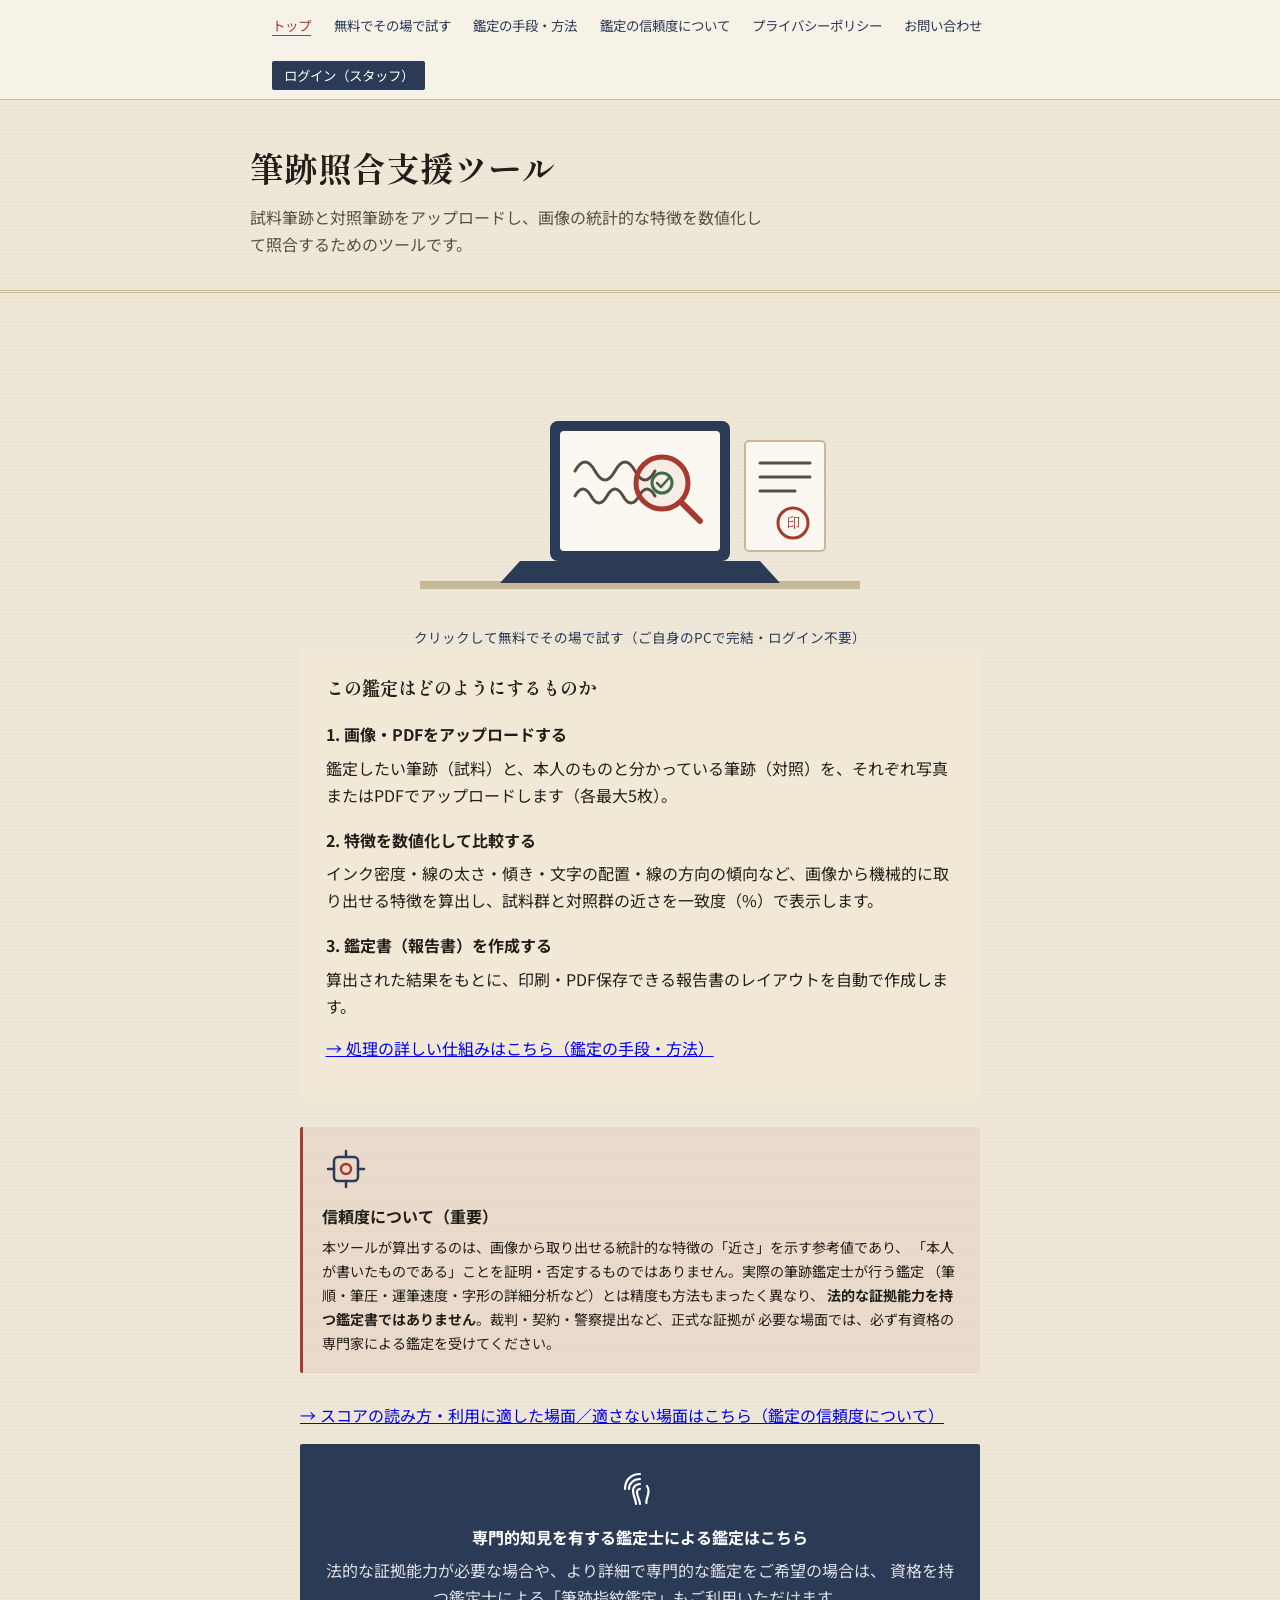
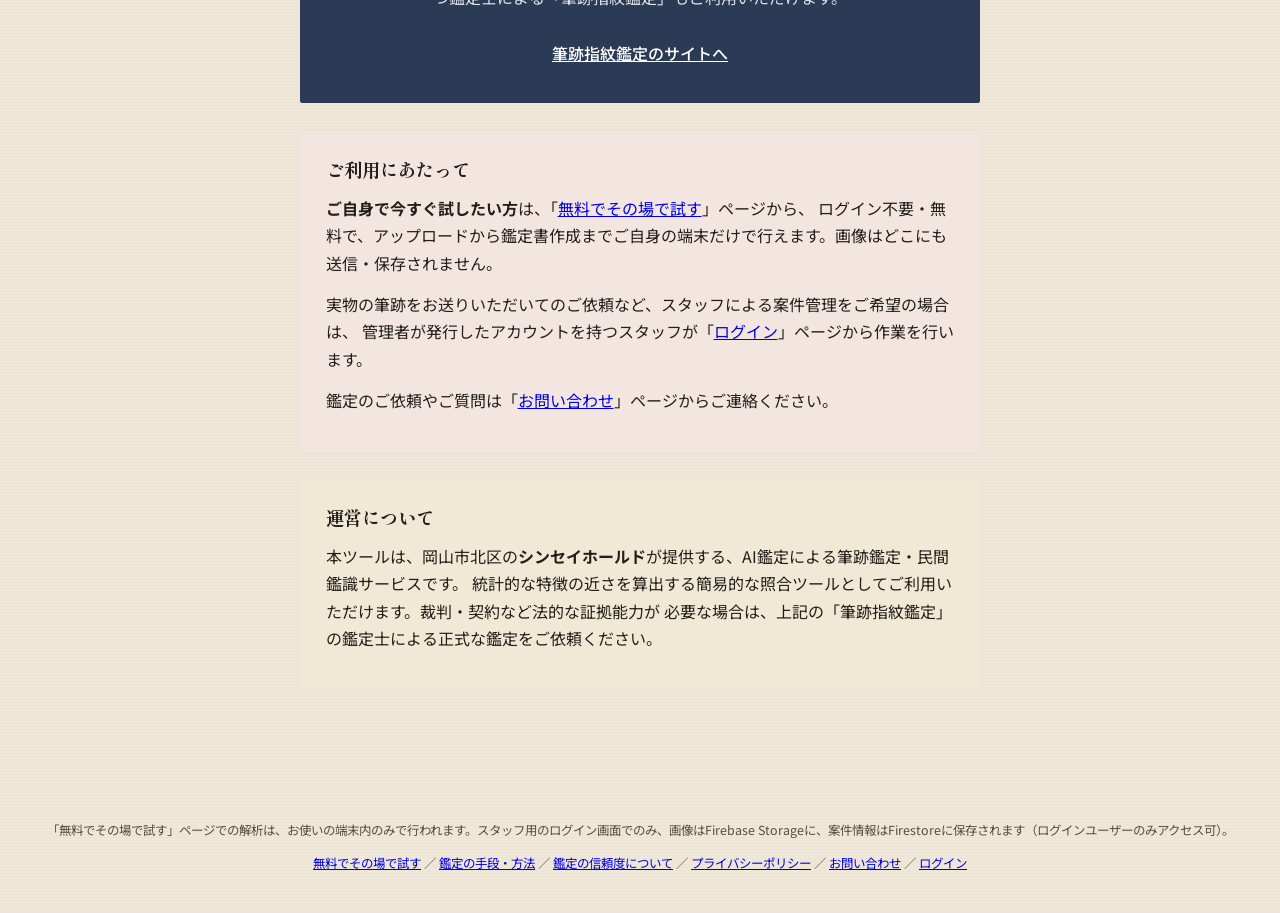
==== commit 641a476a: "Add files via upload" ====
--- a/index.html
+++ b/index.html
@@ -7,7 +7,6 @@
 <meta name="description" content="岡山市北区のシンセイホールドが提供する、AI鑑定による筆跡鑑定・民間鑑識サービスです。試料と対照筆跡をアップロードし、統計的な特徴を数値化して照合します。より専門的な鑑定をご希望の方は、鑑定士による筆跡指紋鑑定もご案内しています。">
 <meta name="keywords" content="AI鑑定,筆跡鑑定,民間鑑識,筆跡指紋鑑定,シンセイホールド,岡山市北区">
 <meta name="robots" content="index,follow">
-<meta name="google-site-verification" content="Bv_QfgbNhS0sye9EdAuZ9-CzvTdoQvYTlSCXWUFuRCQ" />
 <link rel="canonical" href="https://leben-k.github.io/ai-kantei/index.html">
 <meta property="og:type" content="website">
 <meta property="og:title" content="AI鑑定による筆跡鑑定・民間鑑識 | シンセイホールド（岡山市北区）">
@@ -25,6 +24,7 @@
 <nav class="site-nav" aria-label="サイト内ページ">
   <ul>
     <li><a href="index.html" aria-current="page">トップ</a></li>
+    <li><a href="check.html">無料でその場で試す</a></li>
     <li><a href="methodology.html">鑑定の手段・方法</a></li>
     <li><a href="reliability.html">鑑定の信頼度について</a></li>
     <li><a href="privacy.html">プライバシーポリシー</a></li>
@@ -44,7 +44,7 @@
 
 <main>
 
-  <a class="hero-illustration-link" href="login.html" aria-label="ログインして鑑定を始める">
+  <a class="hero-illustration-link" href="check.html" aria-label="無料でその場で試す（ご自身のPCで完結）">
     <svg class="hero-illustration" viewBox="0 0 480 260" xmlns="http://www.w3.org/2000/svg" role="img" aria-hidden="true">
       <!-- 机 -->
       <rect x="20" y="230" width="440" height="8" fill="var(--line)"/>
@@ -69,7 +69,7 @@
       <circle cx="393" cy="172" r="15" fill="none" stroke="var(--seal)" stroke-width="3"/>
       <text x="393" y="177" text-anchor="middle" font-family="'Shippori Mincho',serif" font-size="14" fill="var(--seal)">印</text>
     </svg>
-    <span class="hero-illustration-caption">クリックしてログイン画面へ → 鑑定をはじめる</span>
+    <span class="hero-illustration-caption">クリックして無料でその場で試す（ご自身のPCで完結・ログイン不要）</span>
   </a>
 
   <article class="article">
@@ -126,8 +126,12 @@
     <section>
       <h2>ご利用にあたって</h2>
       <p>
-        鑑定作業（アップロード・照合・鑑定書作成）は、管理者が発行したアカウントを持つスタッフのみが行えます。
-        スタッフの方は「<a href="login.html">ログイン</a>」ページからお進みください。
+        <strong>ご自身で今すぐ試したい方</strong>は、「<a href="check.html">無料でその場で試す</a>」ページから、
+        ログイン不要・無料で、アップロードから鑑定書作成までご自身の端末だけで行えます。画像はどこにも送信・保存されません。
+      </p>
+      <p>
+        実物の筆跡をお送りいただいてのご依頼など、スタッフによる案件管理をご希望の場合は、
+        管理者が発行したアカウントを持つスタッフが「<a href="login.html">ログイン</a>」ページから作業を行います。
       </p>
       <p>
         鑑定のご依頼やご質問は「<a href="contact.html">お問い合わせ</a>」ページからご連絡ください。
@@ -147,8 +151,8 @@
 </main>
 
 <footer class="site-footer">
-  <p>筆跡照合支援ツール — 画像はFirebase Storageに、案件情報はFirestoreに保存されます（ログインユーザーのみアクセス可）。</p>
-  <p><a href="methodology.html">鑑定の手段・方法</a> ／ <a href="reliability.html">鑑定の信頼度について</a> ／ <a href="privacy.html">プライバシーポリシー</a> ／ <a href="contact.html">お問い合わせ</a> ／ <a href="login.html">ログイン</a></p>
+  <p>「無料でその場で試す」ページでの解析は、お使いの端末内のみで行われます。スタッフ用のログイン画面でのみ、画像はFirebase Storageに、案件情報はFirestoreに保存されます（ログインユーザーのみアクセス可）。</p>
+  <p><a href="check.html">無料でその場で試す</a> ／ <a href="methodology.html">鑑定の手段・方法</a> ／ <a href="reliability.html">鑑定の信頼度について</a> ／ <a href="privacy.html">プライバシーポリシー</a> ／ <a href="contact.html">お問い合わせ</a> ／ <a href="login.html">ログイン</a></p>
 </footer>
 
 </body>
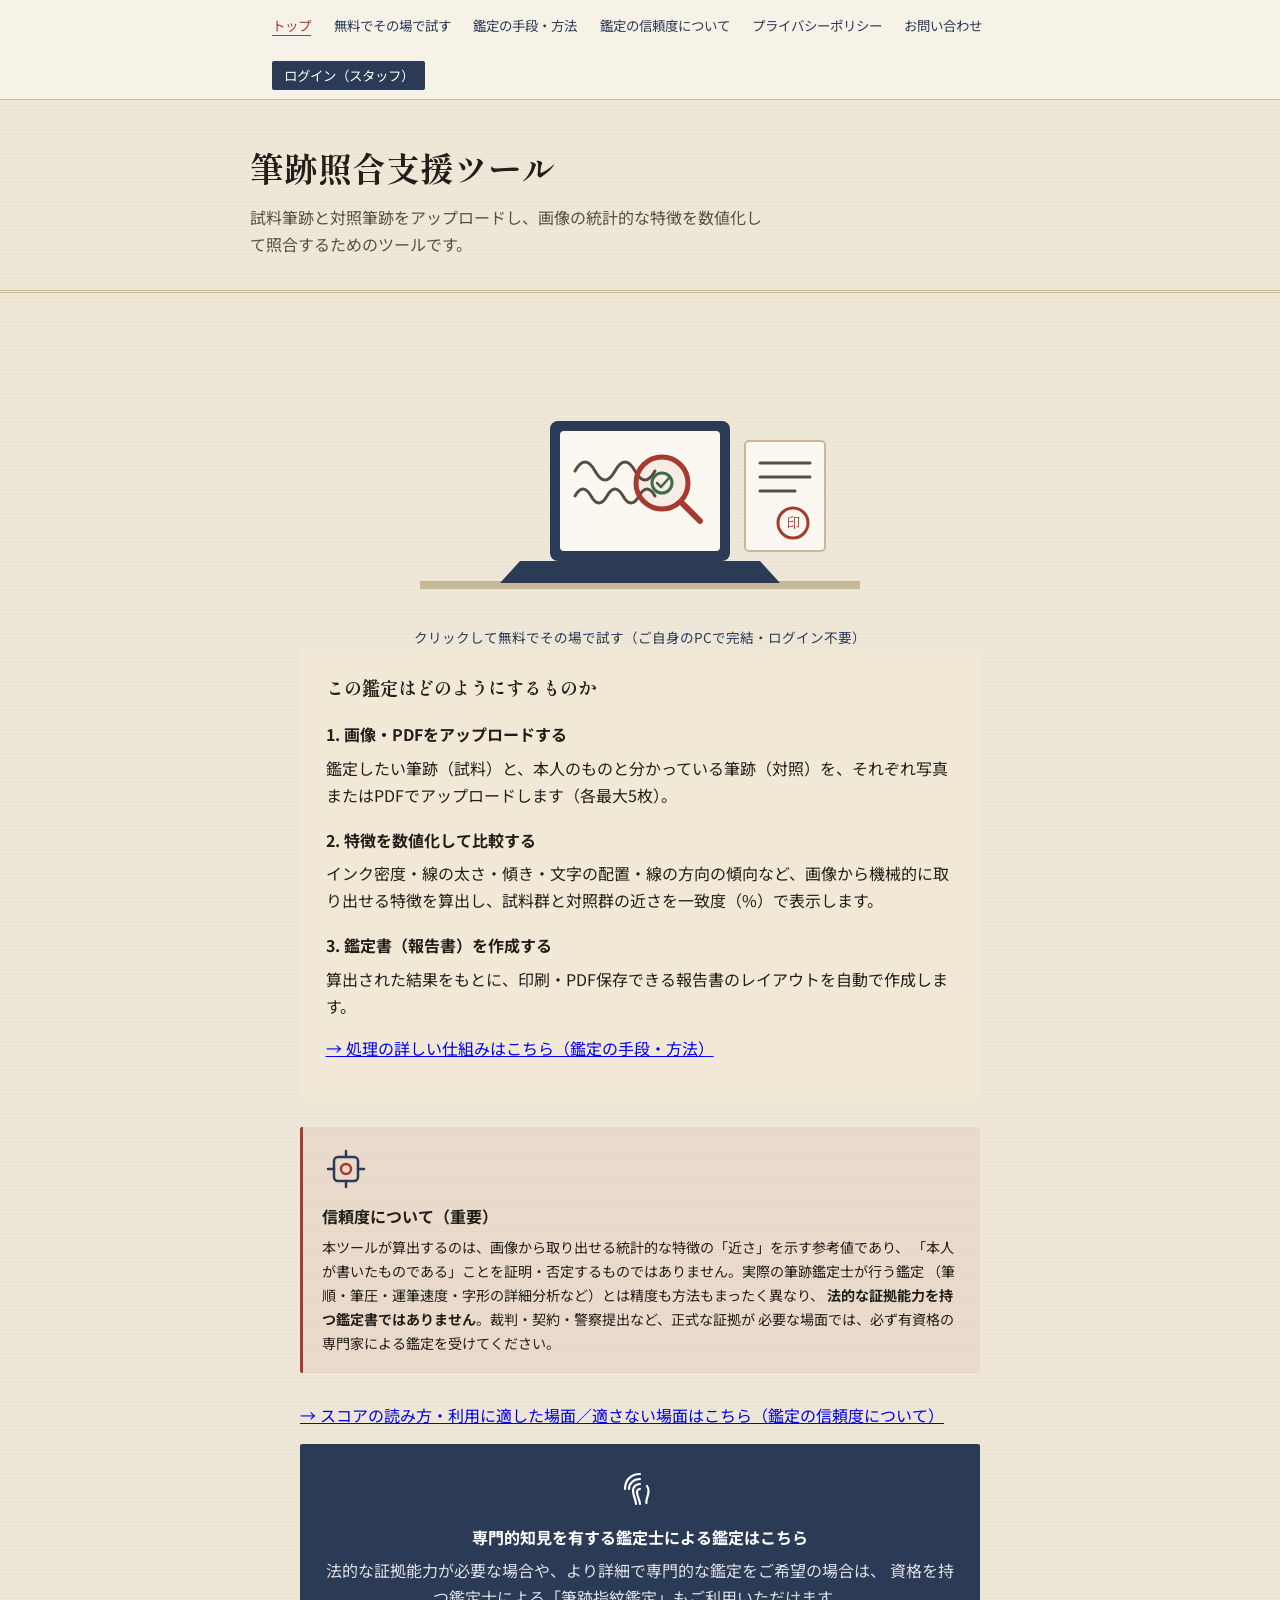
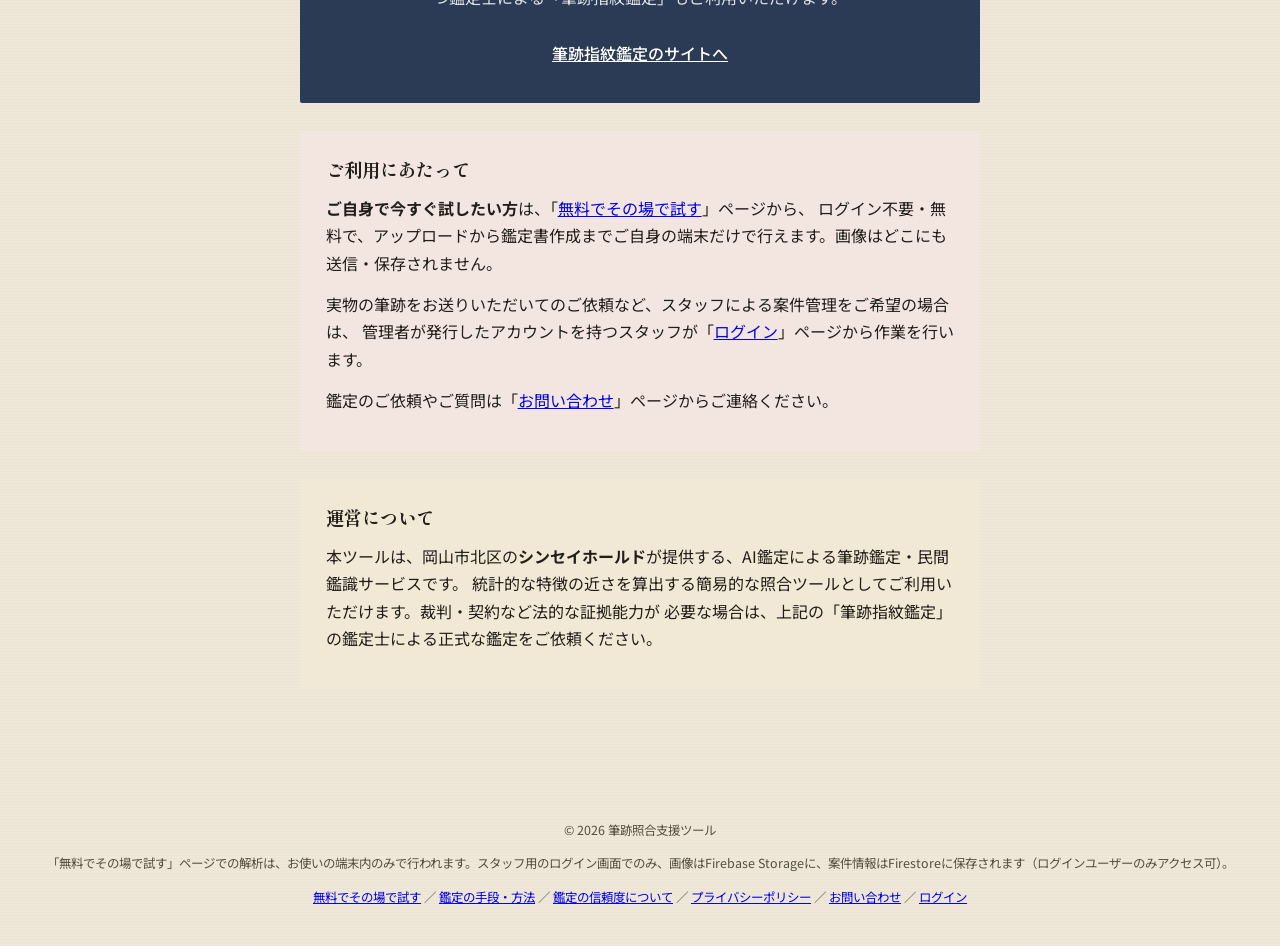
==== commit a49dae35: "Add files via upload" ====
--- a/index.html
+++ b/index.html
@@ -151,9 +151,11 @@
 </main>
 
 <footer class="site-footer">
+  <p class="site-copyright">© <span class="js-copyright-year">2026</span> 筆跡照合支援ツール</p>
   <p>「無料でその場で試す」ページでの解析は、お使いの端末内のみで行われます。スタッフ用のログイン画面でのみ、画像はFirebase Storageに、案件情報はFirestoreに保存されます（ログインユーザーのみアクセス可）。</p>
   <p><a href="check.html">無料でその場で試す</a> ／ <a href="methodology.html">鑑定の手段・方法</a> ／ <a href="reliability.html">鑑定の信頼度について</a> ／ <a href="privacy.html">プライバシーポリシー</a> ／ <a href="contact.html">お問い合わせ</a> ／ <a href="login.html">ログイン</a></p>
 </footer>
 
+<script src="copyright.js"></script>
 </body>
 </html>
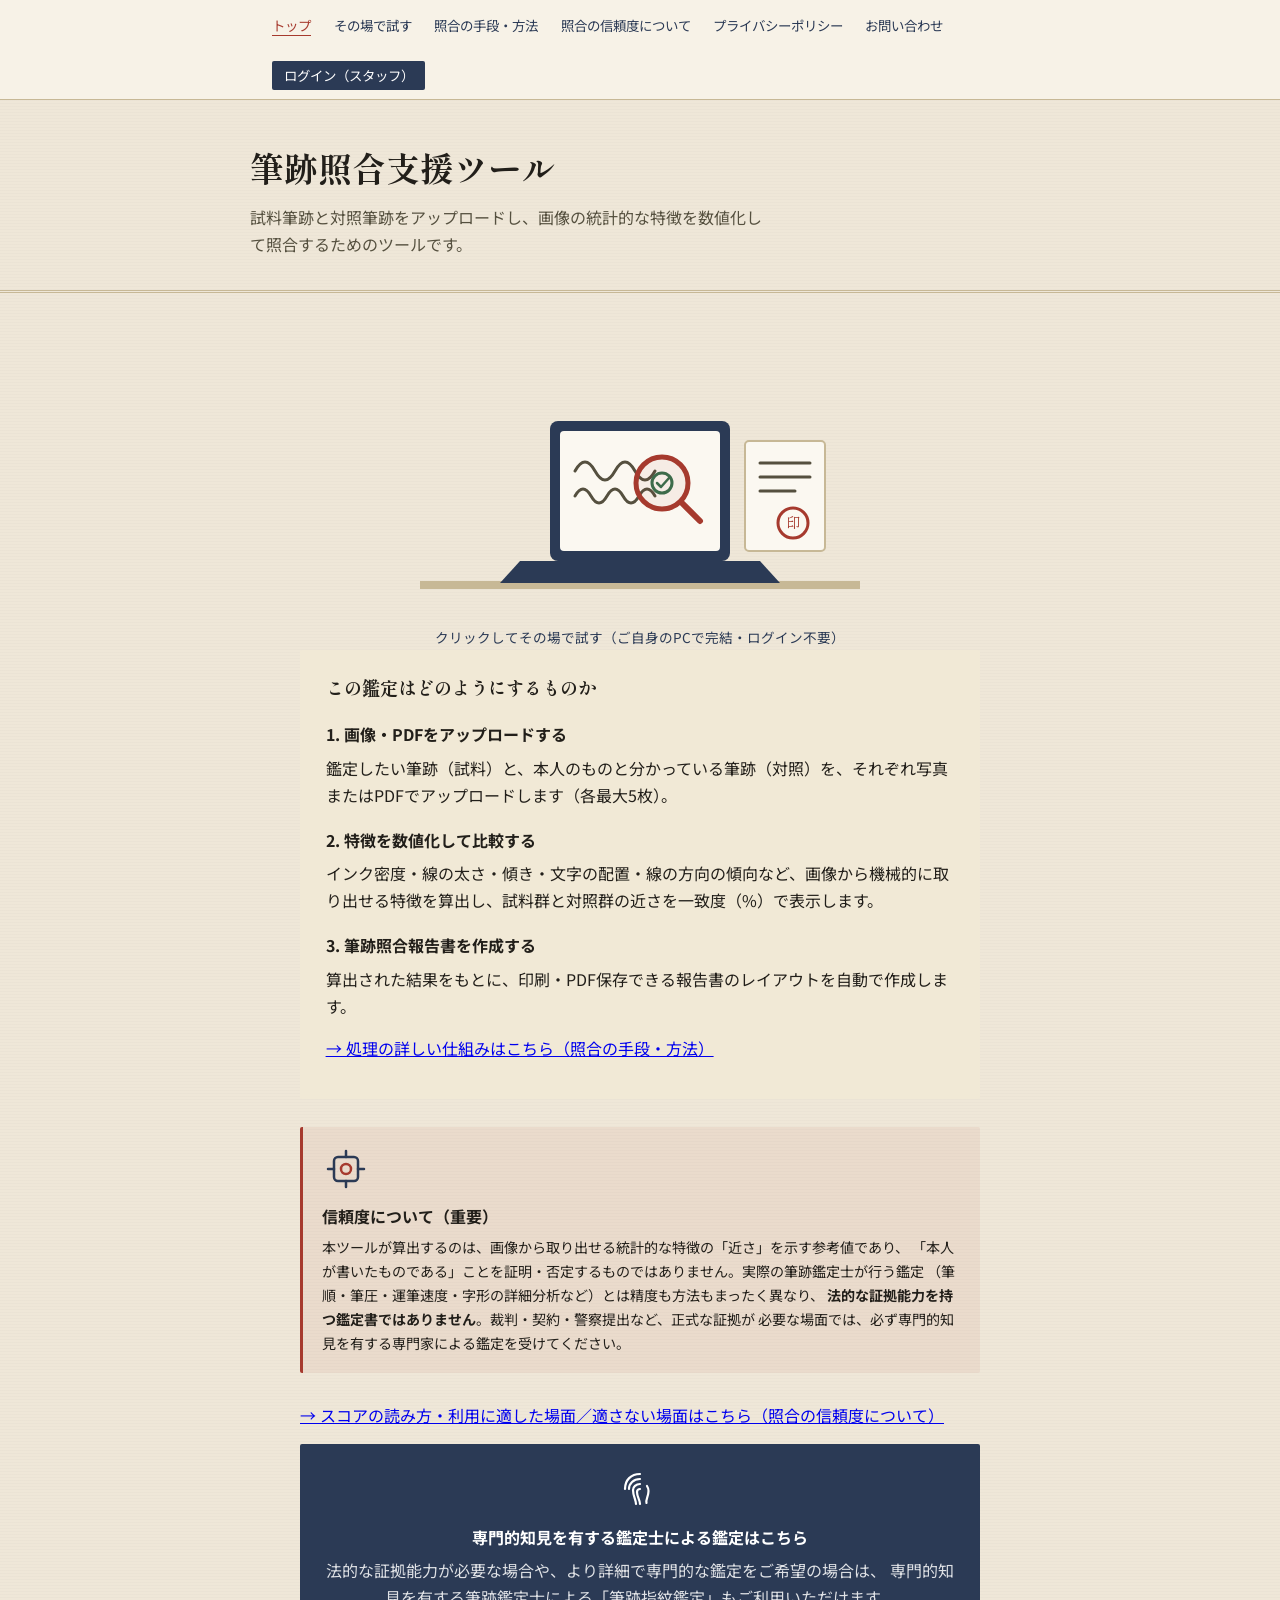
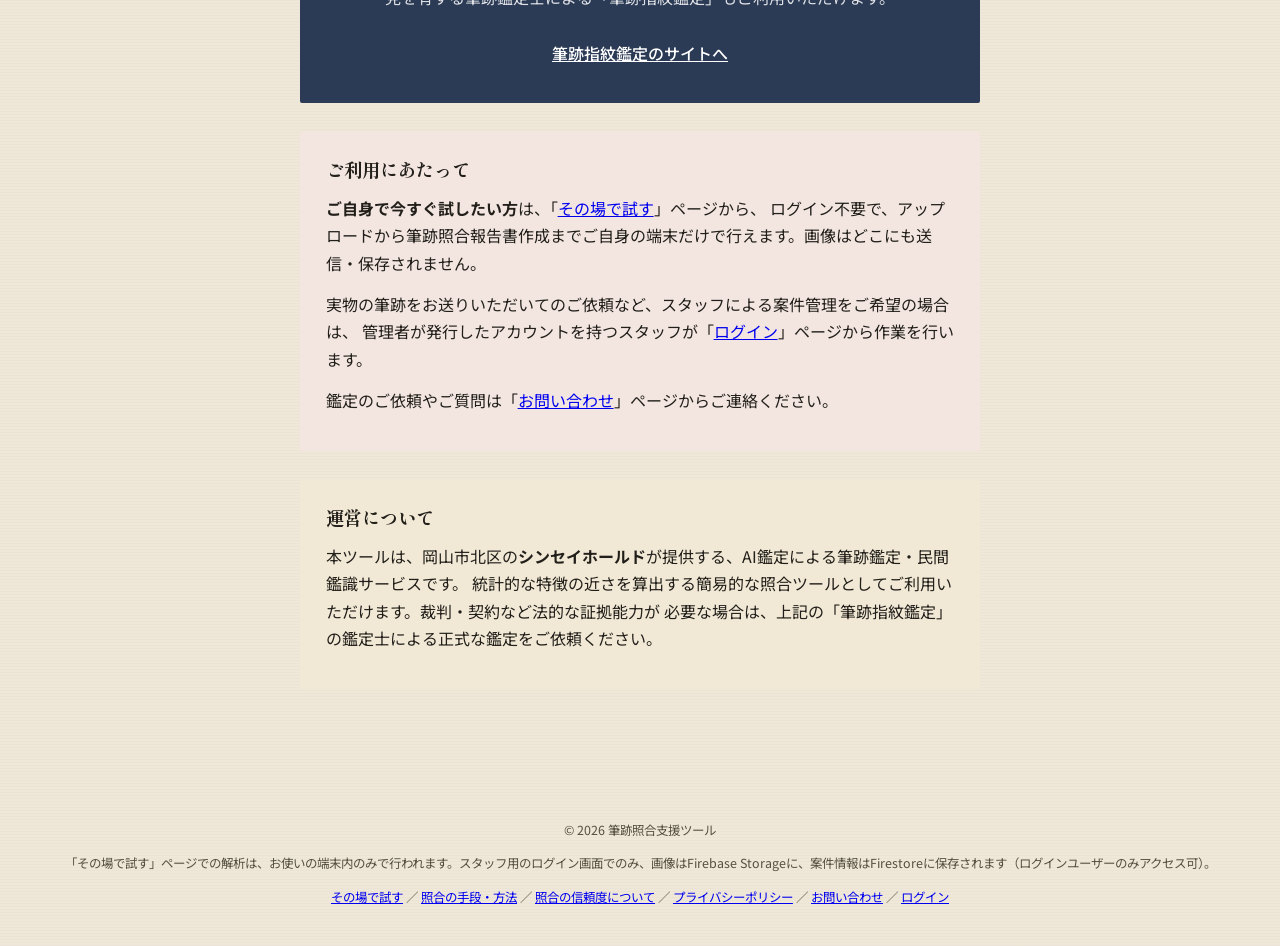
==== commit 9f8a03c2: "Add files via upload" ====
--- a/index.html
+++ b/index.html
@@ -24,9 +24,9 @@
 <nav class="site-nav" aria-label="サイト内ページ">
   <ul>
     <li><a href="index.html" aria-current="page">トップ</a></li>
-    <li><a href="check.html">無料でその場で試す</a></li>
-    <li><a href="methodology.html">鑑定の手段・方法</a></li>
-    <li><a href="reliability.html">鑑定の信頼度について</a></li>
+    <li><a href="check.html">その場で試す</a></li>
+    <li><a href="methodology.html">照合の手段・方法</a></li>
+    <li><a href="reliability.html">照合の信頼度について</a></li>
     <li><a href="privacy.html">プライバシーポリシー</a></li>
     <li><a href="contact.html">お問い合わせ</a></li>
     <li><a href="login.html" class="site-nav-login">ログイン（スタッフ）</a></li>
@@ -44,7 +44,7 @@
 
 <main>
 
-  <a class="hero-illustration-link" href="check.html" aria-label="無料でその場で試す（ご自身のPCで完結）">
+  <a class="hero-illustration-link" href="check.html" aria-label="その場で試す（ご自身のPCで完結）">
     <svg class="hero-illustration" viewBox="0 0 480 260" xmlns="http://www.w3.org/2000/svg" role="img" aria-hidden="true">
       <!-- 机 -->
       <rect x="20" y="230" width="440" height="8" fill="var(--line)"/>
@@ -61,7 +61,7 @@
       <!-- 一致度バッジ -->
       <circle cx="262" cy="132" r="10" fill="none" stroke="var(--good)" stroke-width="3"/>
       <path d="M257 132 l4 4 l8 -9" fill="none" stroke="var(--good)" stroke-width="2.5" stroke-linecap="round" stroke-linejoin="round"/>
-      <!-- 右側の書類（鑑定書のイメージ） -->
+      <!-- 右側の書類（筆跡照合報告書のイメージ） -->
       <rect x="345" y="90" width="80" height="110" rx="4" fill="#FBF8F1" stroke="var(--line)" stroke-width="2"/>
       <line x1="360" y1="112" x2="410" y2="112" stroke="var(--ink-soft)" stroke-width="3" stroke-linecap="round"/>
       <line x1="360" y1="126" x2="410" y2="126" stroke="var(--ink-soft)" stroke-width="3" stroke-linecap="round"/>
@@ -69,7 +69,7 @@
       <circle cx="393" cy="172" r="15" fill="none" stroke="var(--seal)" stroke-width="3"/>
       <text x="393" y="177" text-anchor="middle" font-family="'Shippori Mincho',serif" font-size="14" fill="var(--seal)">印</text>
     </svg>
-    <span class="hero-illustration-caption">クリックして無料でその場で試す（ご自身のPCで完結・ログイン不要）</span>
+    <span class="hero-illustration-caption">クリックしてその場で試す（ご自身のPCで完結・ログイン不要）</span>
   </a>
 
   <article class="article">
@@ -80,9 +80,9 @@
       <p>鑑定したい筆跡（試料）と、本人のものと分かっている筆跡（対照）を、それぞれ写真またはPDFでアップロードします（各最大5枚）。</p>
       <h3>2. 特徴を数値化して比較する</h3>
       <p>インク密度・線の太さ・傾き・文字の配置・線の方向の傾向など、画像から機械的に取り出せる特徴を算出し、試料群と対照群の近さを一致度（%）で表示します。</p>
-      <h3>3. 鑑定書（報告書）を作成する</h3>
+      <h3>3. 筆跡照合報告書を作成する</h3>
       <p>算出された結果をもとに、印刷・PDF保存できる報告書のレイアウトを自動で作成します。</p>
-      <p><a href="methodology.html">→ 処理の詳しい仕組みはこちら（鑑定の手段・方法）</a></p>
+      <p><a href="methodology.html">→ 処理の詳しい仕組みはこちら（照合の手段・方法）</a></p>
     </section>
 
     <section class="note-box">
@@ -100,10 +100,10 @@
         「本人が書いたものである」ことを証明・否定するものではありません。実際の筆跡鑑定士が行う鑑定
         （筆順・筆圧・運筆速度・字形の詳細分析など）とは精度も方法もまったく異なり、
         <strong>法的な証拠能力を持つ鑑定書ではありません</strong>。裁判・契約・警察提出など、正式な証拠が
-        必要な場面では、必ず有資格の専門家による鑑定を受けてください。
+        必要な場面では、必ず専門的知見を有する専門家による鑑定を受けてください。
       </p>
     </section>
-    <p><a href="reliability.html">→ スコアの読み方・利用に適した場面／適さない場面はこちら（鑑定の信頼度について）</a></p>
+    <p><a href="reliability.html">→ スコアの読み方・利用に適した場面／適さない場面はこちら（照合の信頼度について）</a></p>
 
     <section class="expert-callout">
       <svg class="section-icon" viewBox="0 0 48 48" role="img" aria-hidden="true">
@@ -116,7 +116,7 @@
       <h3>専門的知見を有する鑑定士による鑑定はこちら</h3>
       <p>
         法的な証拠能力が必要な場合や、より詳細で専門的な鑑定をご希望の場合は、
-        資格を持つ鑑定士による「筆跡指紋鑑定」もご利用いただけます。
+        専門的知見を有する筆跡鑑定士による「筆跡指紋鑑定」もご利用いただけます。
       </p>
       <a class="btn btn-primary expert-callout-link" href="https://leben-k.github.io/kantei-site/index.html">
         筆跡指紋鑑定のサイトへ
@@ -126,8 +126,8 @@
     <section>
       <h2>ご利用にあたって</h2>
       <p>
-        <strong>ご自身で今すぐ試したい方</strong>は、「<a href="check.html">無料でその場で試す</a>」ページから、
-        ログイン不要・無料で、アップロードから鑑定書作成までご自身の端末だけで行えます。画像はどこにも送信・保存されません。
+        <strong>ご自身で今すぐ試したい方</strong>は、「<a href="check.html">その場で試す</a>」ページから、
+        ログイン不要で、アップロードから筆跡照合報告書作成までご自身の端末だけで行えます。画像はどこにも送信・保存されません。
       </p>
       <p>
         実物の筆跡をお送りいただいてのご依頼など、スタッフによる案件管理をご希望の場合は、
@@ -152,8 +152,8 @@
 
 <footer class="site-footer">
   <p class="site-copyright">© <span class="js-copyright-year">2026</span> 筆跡照合支援ツール</p>
-  <p>「無料でその場で試す」ページでの解析は、お使いの端末内のみで行われます。スタッフ用のログイン画面でのみ、画像はFirebase Storageに、案件情報はFirestoreに保存されます（ログインユーザーのみアクセス可）。</p>
-  <p><a href="check.html">無料でその場で試す</a> ／ <a href="methodology.html">鑑定の手段・方法</a> ／ <a href="reliability.html">鑑定の信頼度について</a> ／ <a href="privacy.html">プライバシーポリシー</a> ／ <a href="contact.html">お問い合わせ</a> ／ <a href="login.html">ログイン</a></p>
+  <p>「その場で試す」ページでの解析は、お使いの端末内のみで行われます。スタッフ用のログイン画面でのみ、画像はFirebase Storageに、案件情報はFirestoreに保存されます（ログインユーザーのみアクセス可）。</p>
+  <p><a href="check.html">その場で試す</a> ／ <a href="methodology.html">照合の手段・方法</a> ／ <a href="reliability.html">照合の信頼度について</a> ／ <a href="privacy.html">プライバシーポリシー</a> ／ <a href="contact.html">お問い合わせ</a> ／ <a href="login.html">ログイン</a></p>
 </footer>
 
 <script src="copyright.js"></script>
--- a/style.css
+++ b/style.css
@@ -165,6 +165,9 @@
 .header-text{ flex:1; min-width:0; }
 .site-header h1{ font-size: 2.1rem; margin-bottom:.5rem; }
 .lede{ margin:0; color: var(--ink-soft); max-width: 58ch; }
+.lede-notes{ margin:.7rem 0 0; padding-left: 1.2rem; max-width: 62ch; color: var(--ink-soft); font-size: .95rem; }
+.lede-notes li{ margin-bottom:.4rem; }
+.lede-notes li:last-child{ margin-bottom:0; }
 
 /* ---------- layout ---------- */
 main{ max-width: 780px; margin: 0 auto; padding: 2rem 1.4rem 4rem; }
@@ -190,6 +193,16 @@
 
 .hint{ font-size:.85rem; color: var(--ink-soft); margin:.6rem 0 0; }
 
+/* ---------- 実行回数（stats） ---------- */
+.stats-list{ list-style:none; margin: 0; padding:0; display:flex; flex-wrap:wrap; gap: 1.4rem; }
+.stats-list li{
+  display:flex; flex-direction:column; gap:.2rem;
+  background: rgba(255,255,255,.5); border:1px solid var(--line); border-radius: var(--radius-doc);
+  padding: .8rem 1.1rem; min-width: 160px;
+}
+.stats-label{ font-size:.78rem; color: var(--ink-soft); }
+.stats-value{ font-family:'Shippori Mincho',serif; font-size:1.6rem; color: var(--navy); }
+
 /* ---------- auth ---------- */
 #auth-signed-in .hint{ display:flex; align-items:center; gap:.7rem; flex-wrap:wrap; }
 
@@ -297,22 +310,49 @@
 
 /* ---------- certificate document ---------- */
 .certificate{
+  position: relative;
   background:#fff;
   border: 1px solid var(--line);
   padding: 2.4rem 2rem;
   max-width: 680px;
   margin: 0 auto;
   box-shadow: 0 2px 10px rgba(34,31,26,.07);
-}
-.cert-header{ text-align:center; border-bottom:2px solid var(--ink); padding-bottom:1rem; margin-bottom:1.4rem; }
+  overflow: hidden;
+}
+/* 様式の模倣・偽造対策の透かし。サイト名を背景に薄く繰り返し表示する。
+   コンテンツ本文は不透明色で上に重なるため、可読性には影響しない。 */
+.certificate::before{
+  content: "筆跡照合支援ツール　筆跡照合支援ツール　筆跡照合支援ツール";
+  position: absolute;
+  top: 0; left: -20%;
+  width: 140%;
+  text-align: center;
+  transform: rotate(-24deg);
+  transform-origin: center;
+  font-family: 'Shippori Mincho', serif;
+  font-size: 1.3rem;
+  line-height: 4.4rem;
+  letter-spacing: .18em;
+  color: rgba(43,58,85,.05);
+  white-space: pre-wrap;
+  pointer-events: none;
+  user-select: none;
+  z-index: 0;
+}
+.cert-header, .cert-meta, .cert-result, .cert-features, .cert-note, .cert-disclaimer{
+  position: relative;
+  z-index: 1;
+}
+.cert-header{ text-align:center; border-bottom:2px solid var(--ink); padding-bottom:1rem; margin-bottom:1.4rem; break-inside: avoid; page-break-inside: avoid; }
 .cert-header h3{ font-size:1.5rem; letter-spacing:.25em; text-indent:.25em; }
 .cert-id{ font-size:.75rem; color:var(--ink-soft); margin:.4rem 0 0; }
-
-.cert-meta{ width:100%; border-collapse:collapse; margin-bottom:1.6rem; font-size:.9rem; }
+.cert-verify{ font-size:.72rem; color:var(--ink-soft); margin:.2rem 0 0; letter-spacing:.03em; }
+
+.cert-meta{ width:100%; border-collapse:collapse; margin-bottom:1.6rem; font-size:.9rem; break-inside: avoid; page-break-inside: avoid; }
 .cert-meta th{ width:7em; text-align:left; color:var(--ink-soft); font-weight:500; padding:.4rem 0; vertical-align:top; }
 .cert-meta td{ padding:.4rem 0; }
 
-.cert-result{ text-align:center; margin: 1.6rem 0; }
+.cert-result{ text-align:center; margin: 1.6rem 0; break-inside: avoid; page-break-inside: avoid; }
 .cert-result h4{ font-size:.9rem; color:var(--ink-soft); margin-bottom:.4rem; }
 .cert-score{ font-family:'Shippori Mincho',serif; font-size:2.6rem; margin:0; }
 .cert-verdict{ margin:.2rem 0 0; font-size:1rem; }
@@ -320,31 +360,37 @@
 .cert-features h4{ font-size:.9rem; color:var(--ink-soft); margin-bottom:.5rem; }
 .cert-feature-table{ width:100%; border-collapse:collapse; font-size:.85rem; margin-bottom:1.6rem; }
 .cert-feature-table th, .cert-feature-table td{ border-bottom:1px solid var(--line); padding:.4rem; text-align:left; }
+.cert-feature-table tr{ break-inside: avoid; page-break-inside: avoid; }
 
 .cert-note h4{ font-size:.9rem; color:var(--ink-soft); margin-bottom:.3rem; }
 .cert-note p{ margin:0 0 1.6rem; }
 
-.cert-disclaimer{ background: rgba(166,58,46,.05); border-left:3px solid var(--seal); padding: .9rem 1rem; margin-bottom:1.8rem; }
+.cert-disclaimer{ background: rgba(166,58,46,.05); border-left:3px solid var(--seal); padding: .9rem 1rem; margin-bottom:1.8rem; break-inside: avoid; page-break-inside: avoid; }
 .cert-disclaimer h4{ font-size:.82rem; color:var(--seal); margin-bottom:.3rem; }
 .cert-disclaimer p{ margin:0; font-size:.82rem; color:var(--ink-soft); }
-
-.cert-sign{ display:flex; justify-content:space-between; align-items:flex-end; margin-top:2rem; }
-.sign-line span{ font-size:.8rem; color:var(--ink-soft); }
-.sign-line{ border-top:1px solid var(--ink); width:220px; padding-top:.3rem; }
-.sign-stamp{ width:70px; height:70px; border:2px solid var(--seal); border-radius:50%; opacity:.35; }
 
 /* ---------- inquiry form ---------- */
 .inquiry-form{ display:flex; flex-direction:column; gap:.7rem; max-width: 480px; }
 .inquiry-form textarea{ resize: vertical; font-family:inherit; }
 .inquiry-form .btn{ align-self:flex-start; }
+.inquiry-usage{ border: 1px solid var(--line); border-radius: 8px; padding: .8rem 1rem 1rem; margin:0; }
+.inquiry-usage legend{ font-size:.85rem; font-weight:700; padding:0 .3rem; }
+.inquiry-usage .radio-option{ display:flex; align-items:flex-start; gap:.5rem; font-size:.88rem; color: var(--ink); margin-top:.5rem; cursor:pointer; }
+.inquiry-usage .radio-option input{ margin-top:.2rem; flex:none; }
 
 /* ---------- footer ---------- */
 .site-footer{ text-align:center; padding: 1.6rem; font-size:.78rem; color: var(--ink-soft); }
 
 /* ---------- print ---------- */
+@page{ size: A4; margin: 15mm; }
 @media print{
-  .site-header, .site-nav, .site-footer, #panel-auth, #panel-case, #panel-upload, #panel-analyze,
+  .site-header, .site-nav, .site-footer, .page-header,
+  #panel-auth, #panel-case, #panel-upload, #panel-analyze, #panel-about,
+  .expert-callout, .hero-illustration-link,
+  #panel-certificate > h2,
   .cert-controls, .cert-inquire-link{ display:none !important; }
   body{ background:#fff; }
+  main{ margin:0; padding:0; }
+  #panel-certificate{ padding:0; margin:0; background:none; }
   .certificate{ box-shadow:none; border:none; margin:0; max-width:none; }
 }
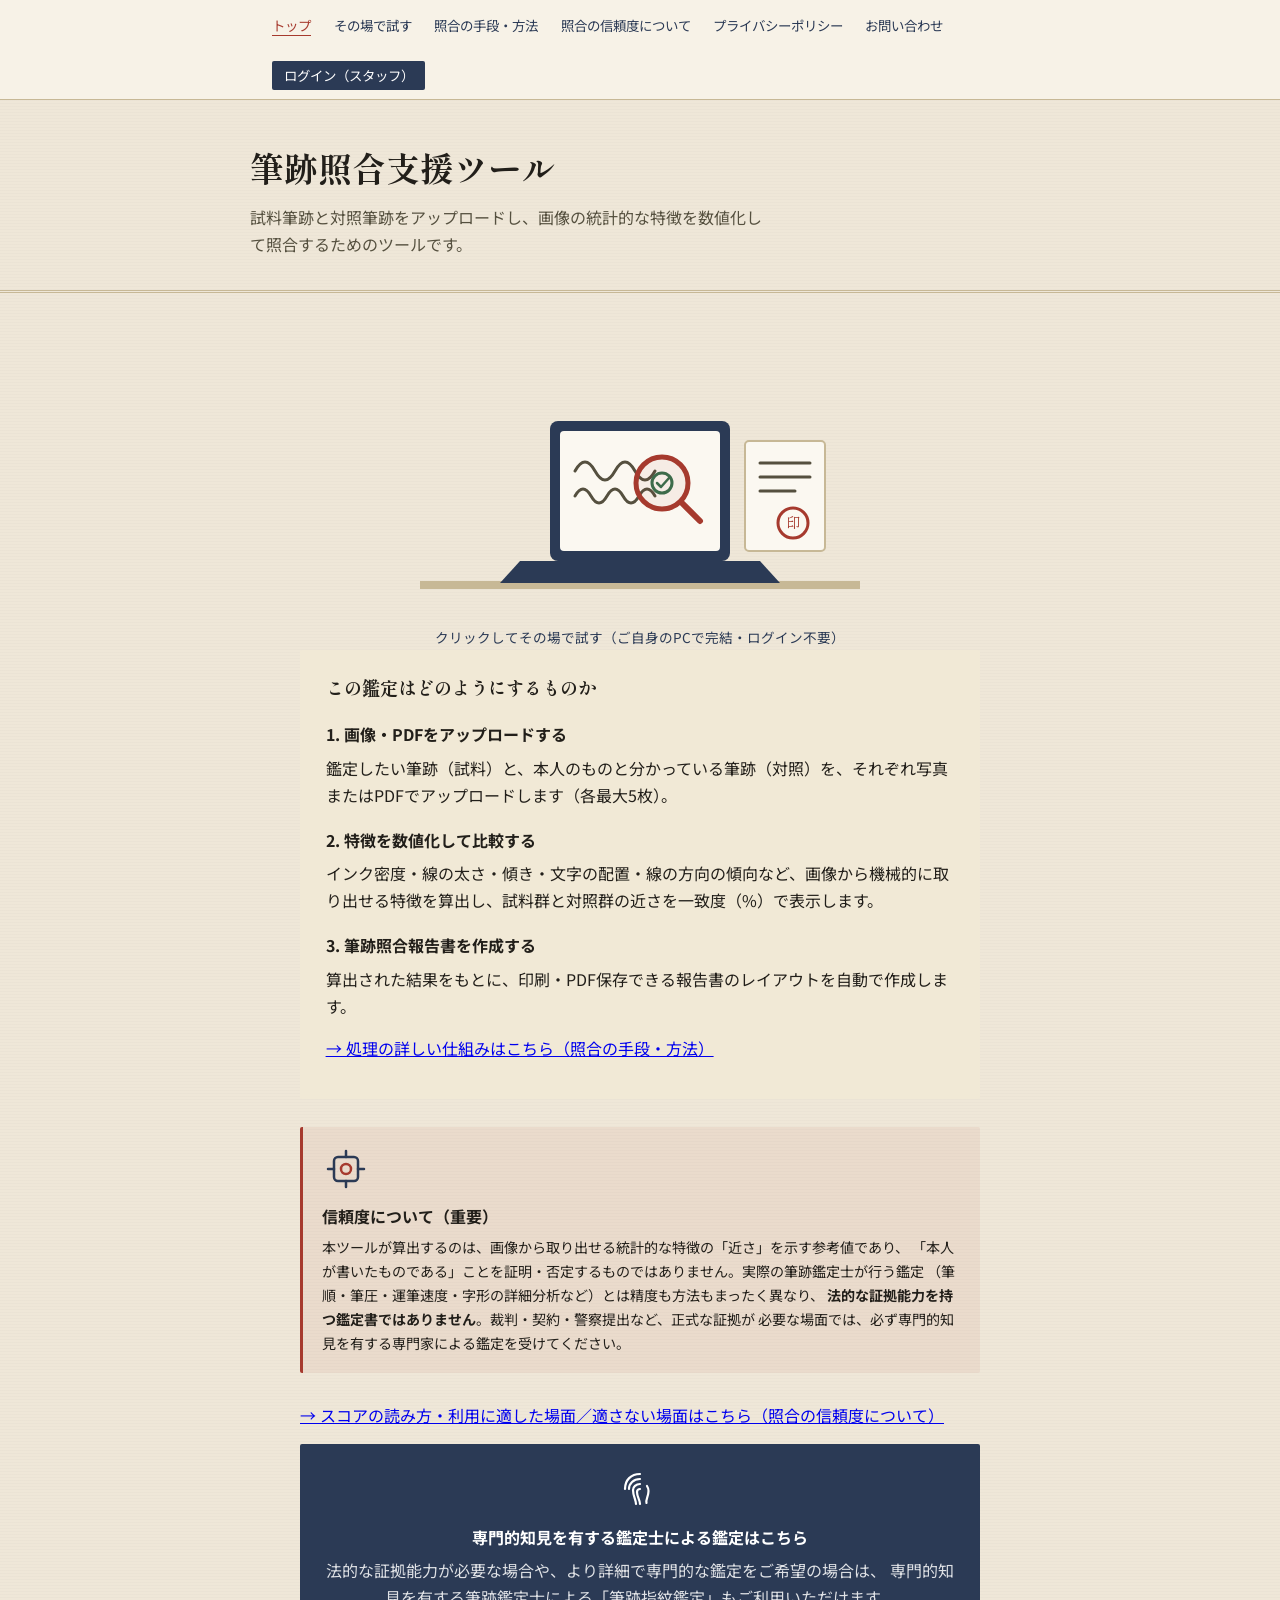
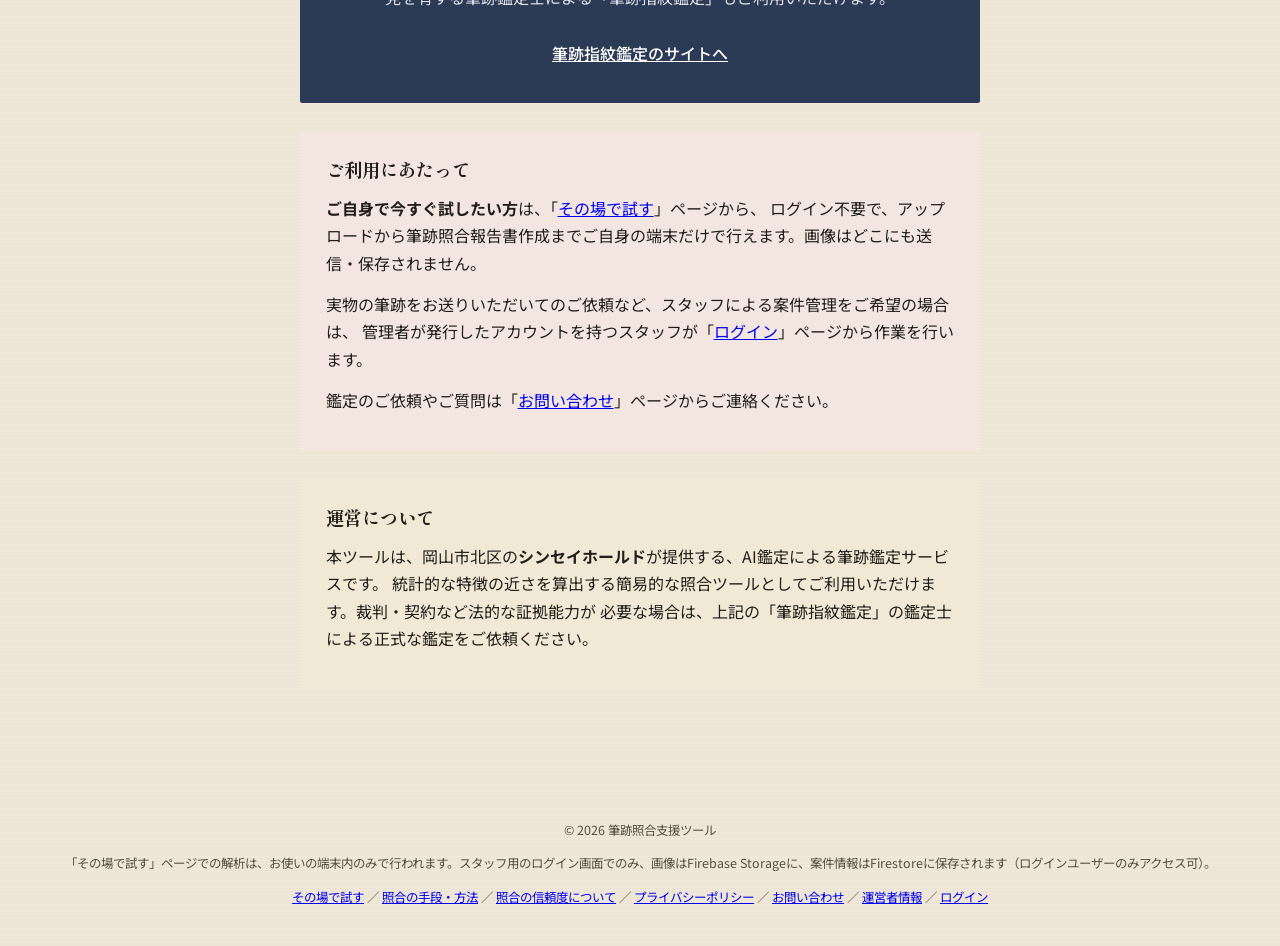
==== commit 4440d57e: "プライバシー修正 修正" ====
--- a/index.html
+++ b/index.html
@@ -3,14 +3,14 @@
 <head>
 <meta charset="UTF-8">
 <meta name="viewport" content="width=device-width, initial-scale=1.0">
-<title>AI鑑定による筆跡鑑定・民間鑑識 | シンセイホールド（岡山市北区）</title>
-<meta name="description" content="岡山市北区のシンセイホールドが提供する、AI鑑定による筆跡鑑定・民間鑑識サービスです。試料と対照筆跡をアップロードし、統計的な特徴を数値化して照合します。より専門的な鑑定をご希望の方は、鑑定士による筆跡指紋鑑定もご案内しています。">
-<meta name="keywords" content="AI鑑定,筆跡鑑定,民間鑑識,筆跡指紋鑑定,シンセイホールド,岡山市北区">
+<title>AI鑑定による筆跡鑑定 | シンセイホールド（岡山市北区）</title>
+<meta name="description" content="岡山市北区のシンセイホールドが提供する、AI鑑定による筆跡鑑定サービスです。試料と対照筆跡をアップロードし、統計的な特徴を数値化して照合します。より専門的な鑑定をご希望の方は、鑑定士による筆跡指紋鑑定もご案内しています。">
+<meta name="keywords" content="AI鑑定,筆跡鑑定,筆跡指紋鑑定,シンセイホールド,岡山市北区">
 <meta name="robots" content="index,follow">
 <link rel="canonical" href="https://leben-k.github.io/ai-kantei/index.html">
 <meta property="og:type" content="website">
-<meta property="og:title" content="AI鑑定による筆跡鑑定・民間鑑識 | シンセイホールド（岡山市北区）">
-<meta property="og:description" content="試料と対照筆跡をアップロードし、統計的な特徴を数値化して照合するAI鑑定ツール。岡山市北区のシンセイホールドが提供する民間鑑識サービスです。">
+<meta property="og:title" content="AI鑑定による筆跡鑑定 | シンセイホールド（岡山市北区）">
+<meta property="og:description" content="試料と対照筆跡をアップロードし、統計的な特徴を数値化して照合するAI鑑定ツール。岡山市北区のシンセイホールドが提供するサービスです。">
 <meta property="og:url" content="https://leben-k.github.io/ai-kantei/index.html">
 <link rel="sitemap" type="application/xml" href="sitemap.xml">
 <link rel="icon" type="image/png" sizes="32x32" href="favicon-32.png">
@@ -141,7 +141,7 @@
     <section>
       <h2>運営について</h2>
       <p>
-        本ツールは、岡山市北区の<strong>シンセイホールド</strong>が提供する、AI鑑定による筆跡鑑定・民間鑑識サービスです。
+        本ツールは、岡山市北区の<strong>シンセイホールド</strong>が提供する、AI鑑定による筆跡鑑定サービスです。
         統計的な特徴の近さを算出する簡易的な照合ツールとしてご利用いただけます。裁判・契約など法的な証拠能力が
         必要な場合は、上記の「筆跡指紋鑑定」の鑑定士による正式な鑑定をご依頼ください。
       </p>
@@ -153,7 +153,7 @@
 <footer class="site-footer">
   <p class="site-copyright">© <span class="js-copyright-year">2026</span> 筆跡照合支援ツール</p>
   <p>「その場で試す」ページでの解析は、お使いの端末内のみで行われます。スタッフ用のログイン画面でのみ、画像はFirebase Storageに、案件情報はFirestoreに保存されます（ログインユーザーのみアクセス可）。</p>
-  <p><a href="check.html">その場で試す</a> ／ <a href="methodology.html">照合の手段・方法</a> ／ <a href="reliability.html">照合の信頼度について</a> ／ <a href="privacy.html">プライバシーポリシー</a> ／ <a href="contact.html">お問い合わせ</a> ／ <a href="login.html">ログイン</a></p>
+  <p><a href="check.html">その場で試す</a> ／ <a href="methodology.html">照合の手段・方法</a> ／ <a href="reliability.html">照合の信頼度について</a> ／ <a href="privacy.html">プライバシーポリシー</a> ／ <a href="contact.html">お問い合わせ</a> ／ <a href="operator.html">運営者情報</a> ／ <a href="login.html">ログイン</a></p>
 </footer>
 
 <script src="copyright.js"></script>
